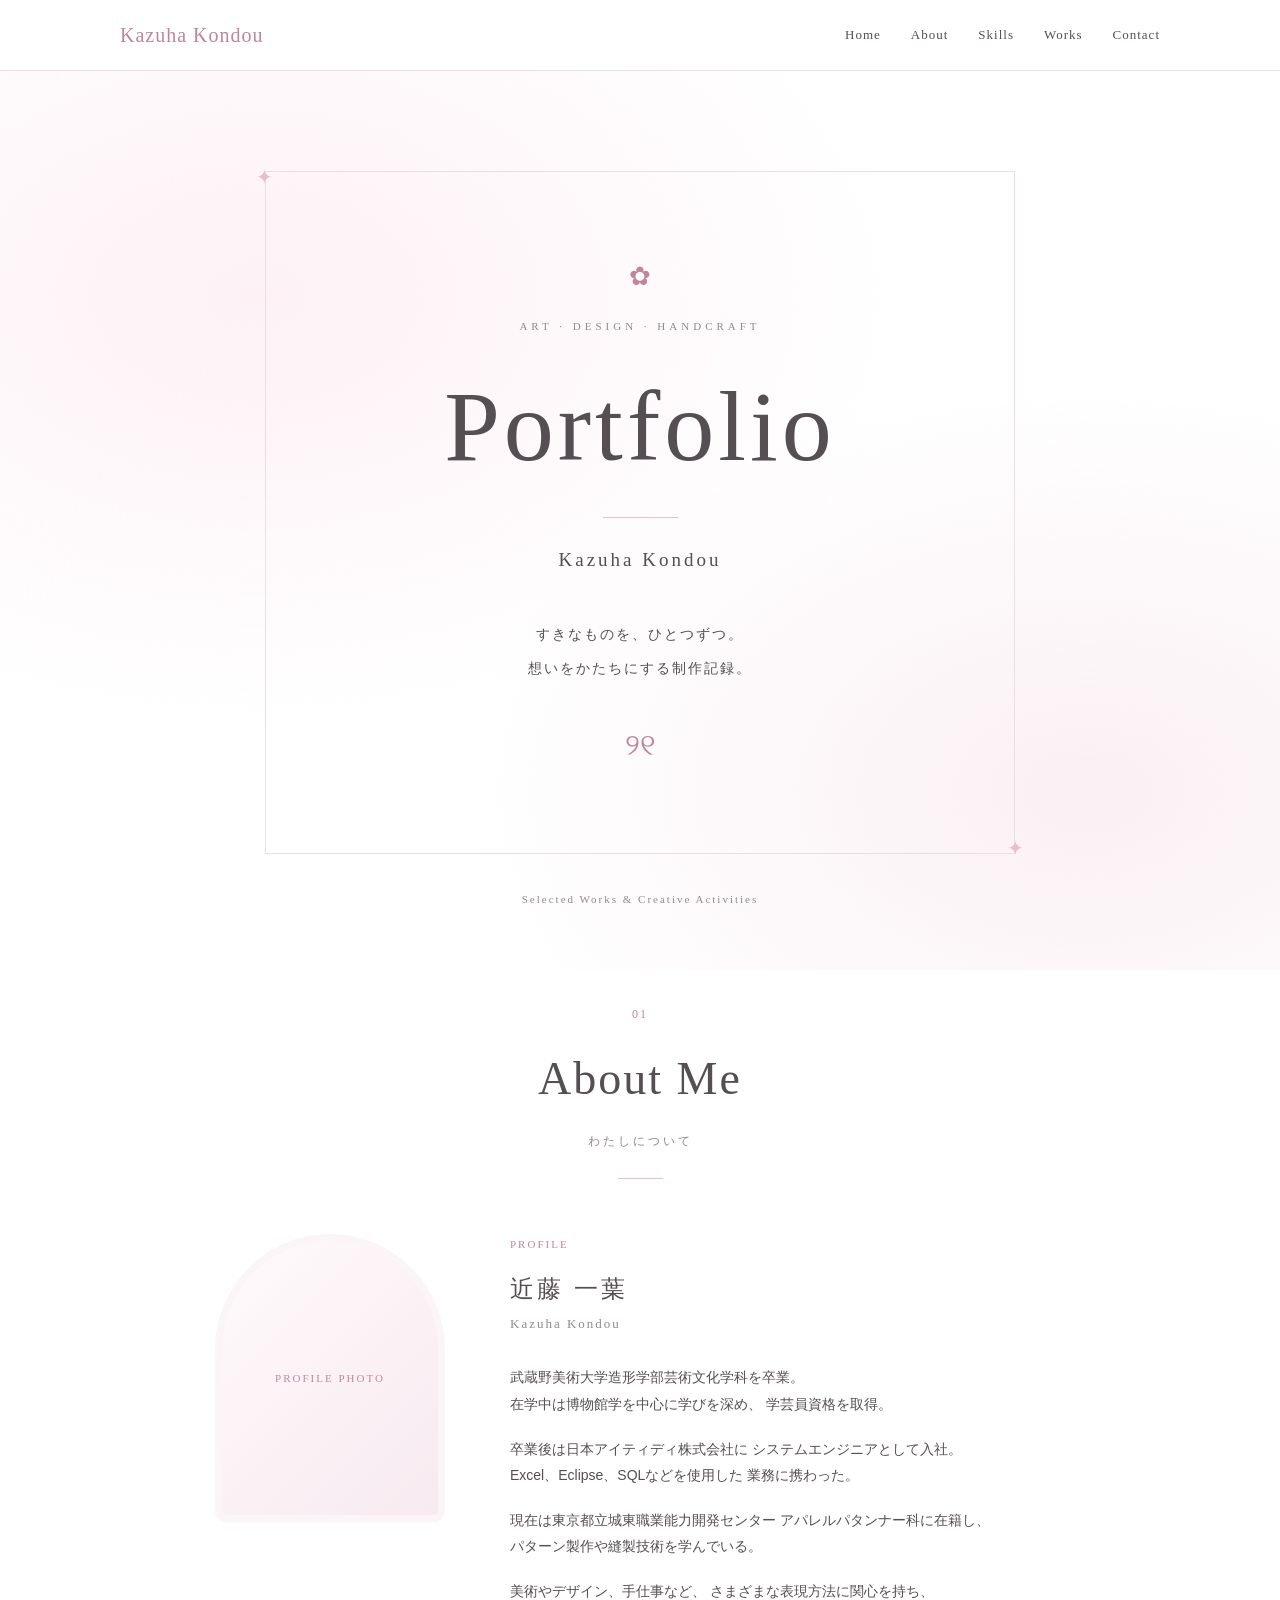
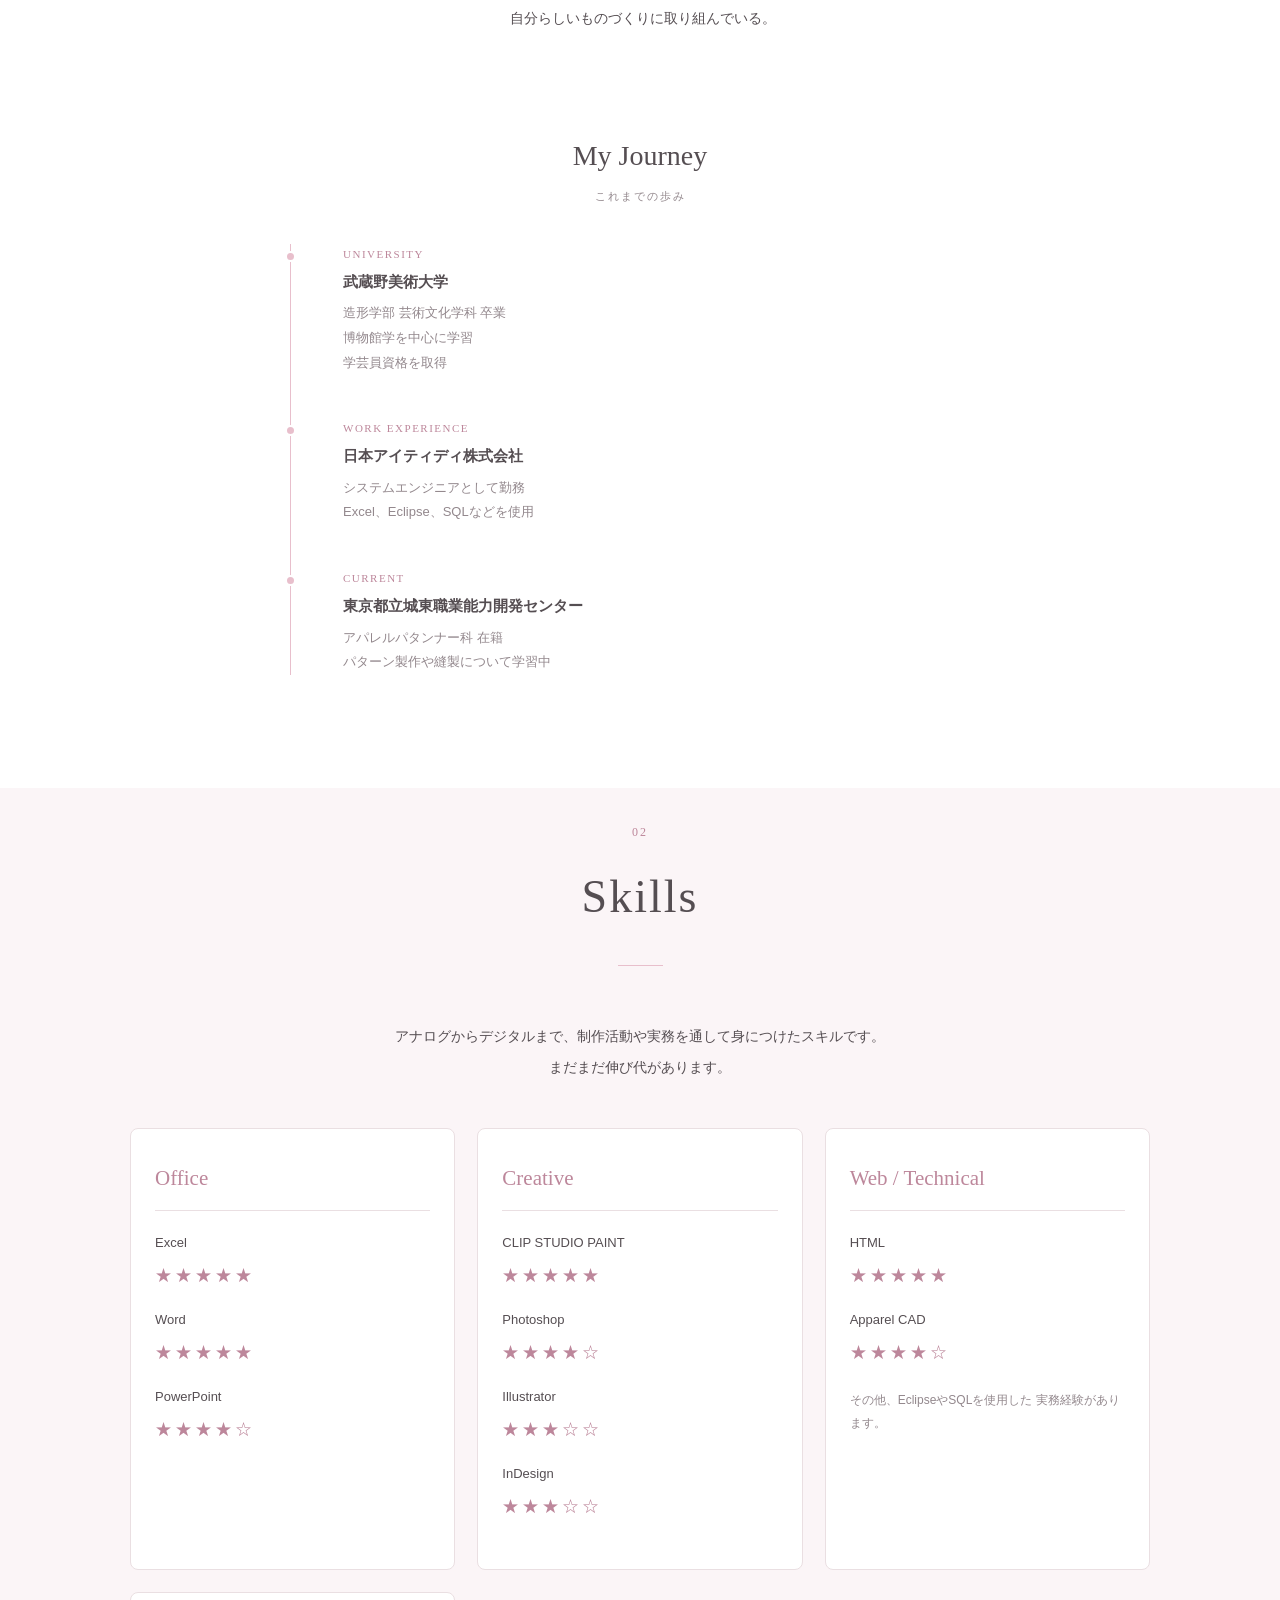
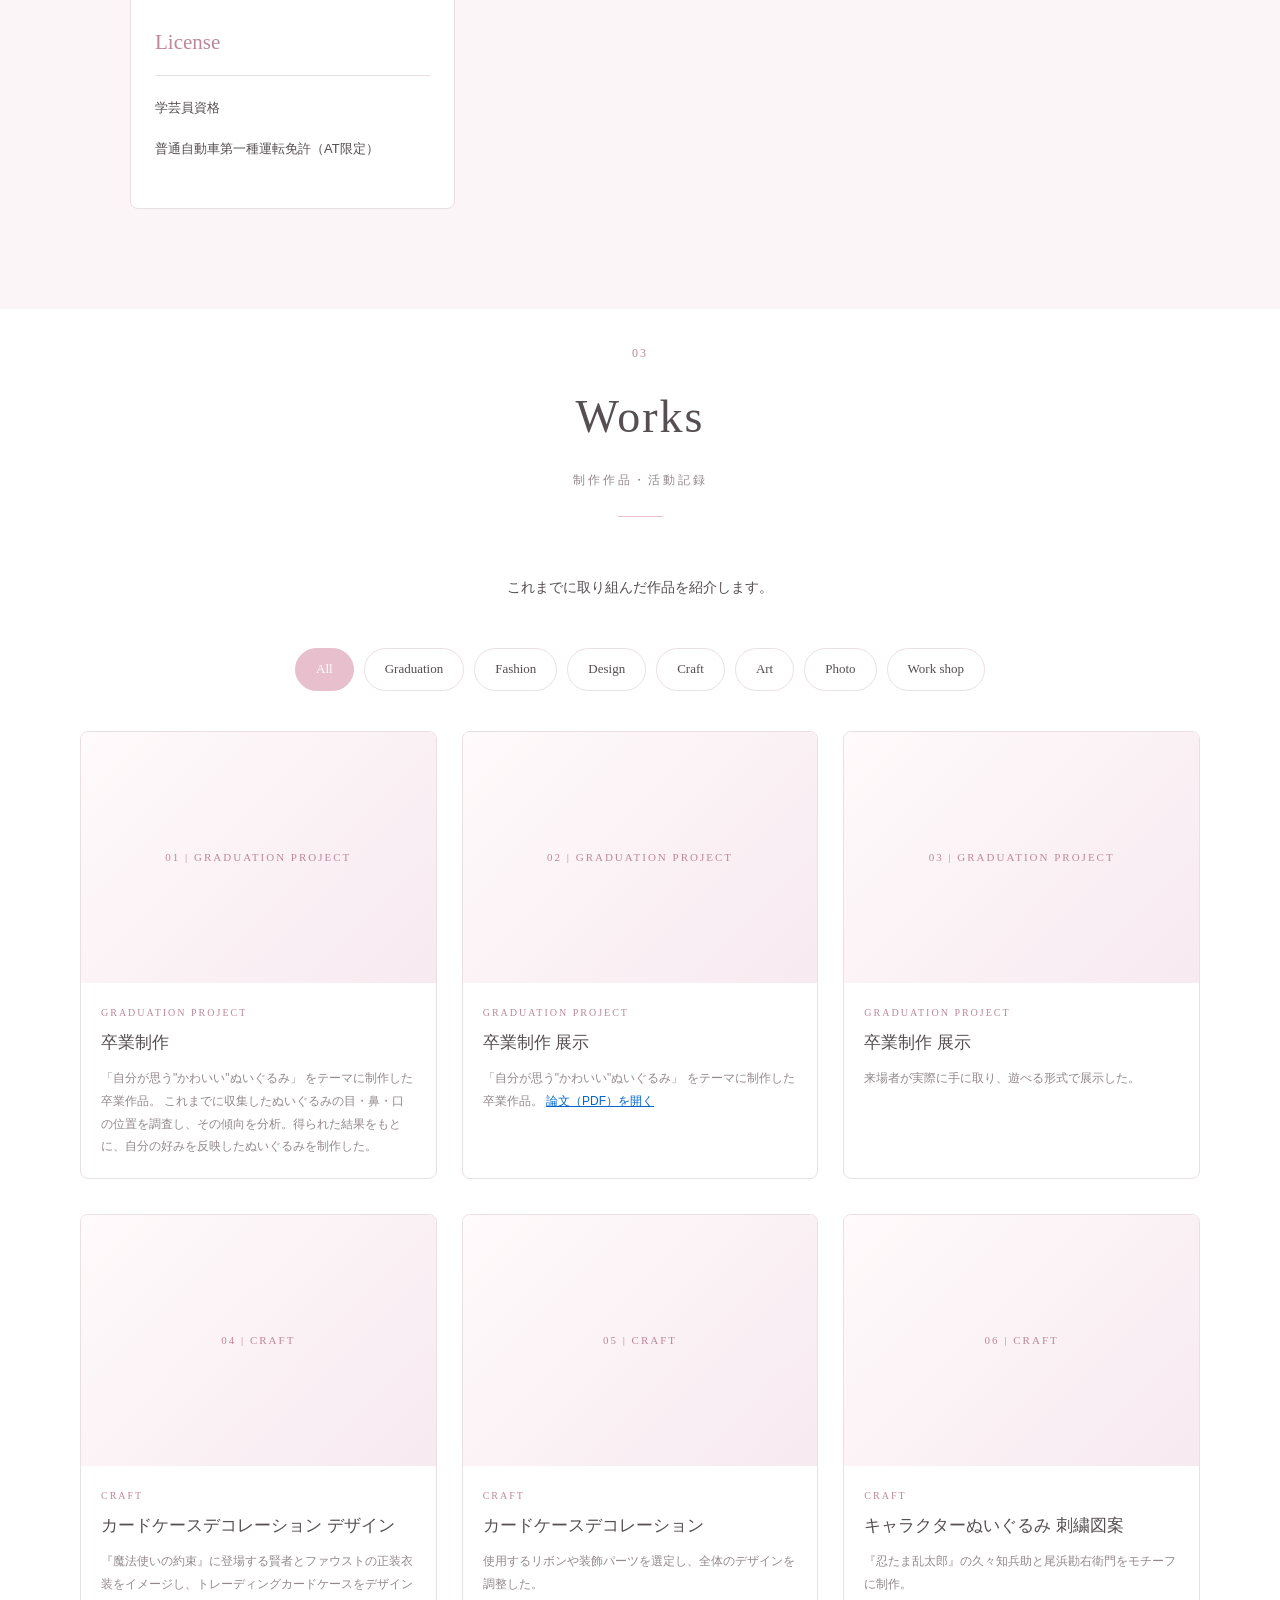
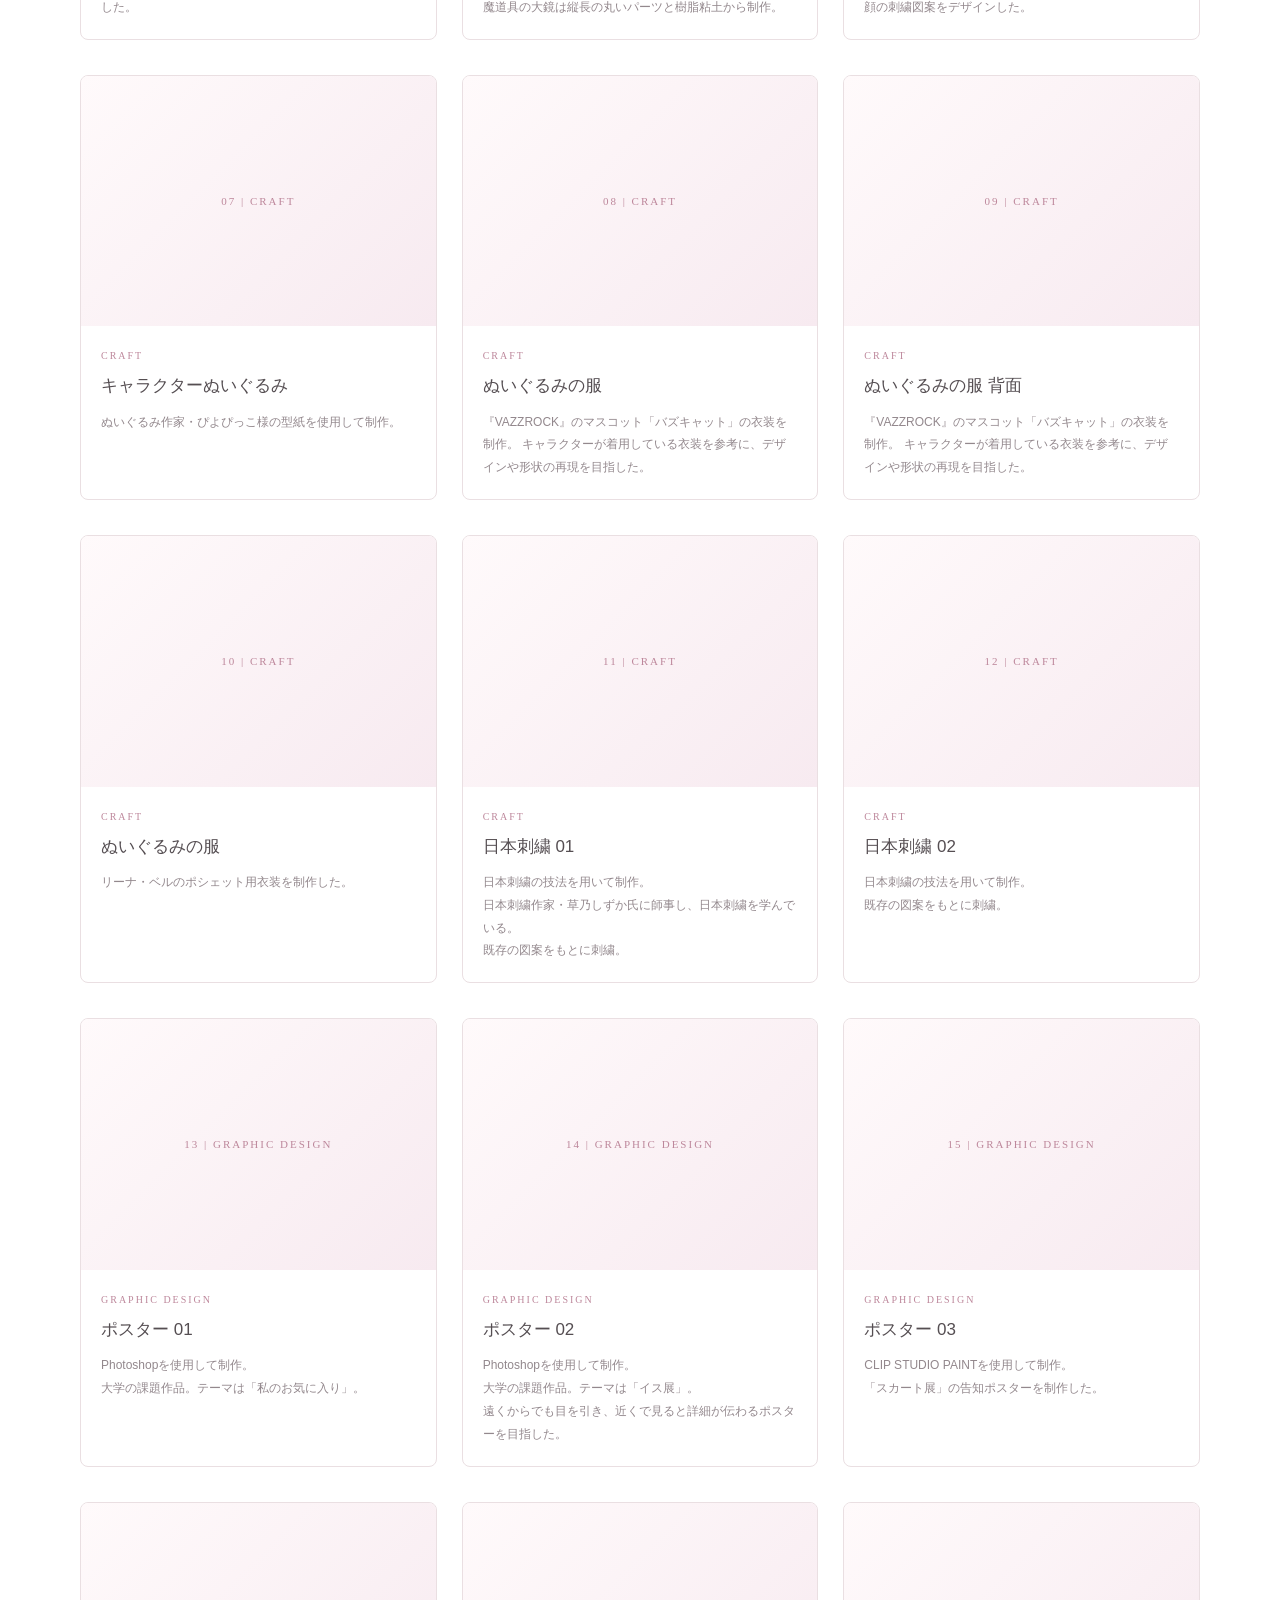
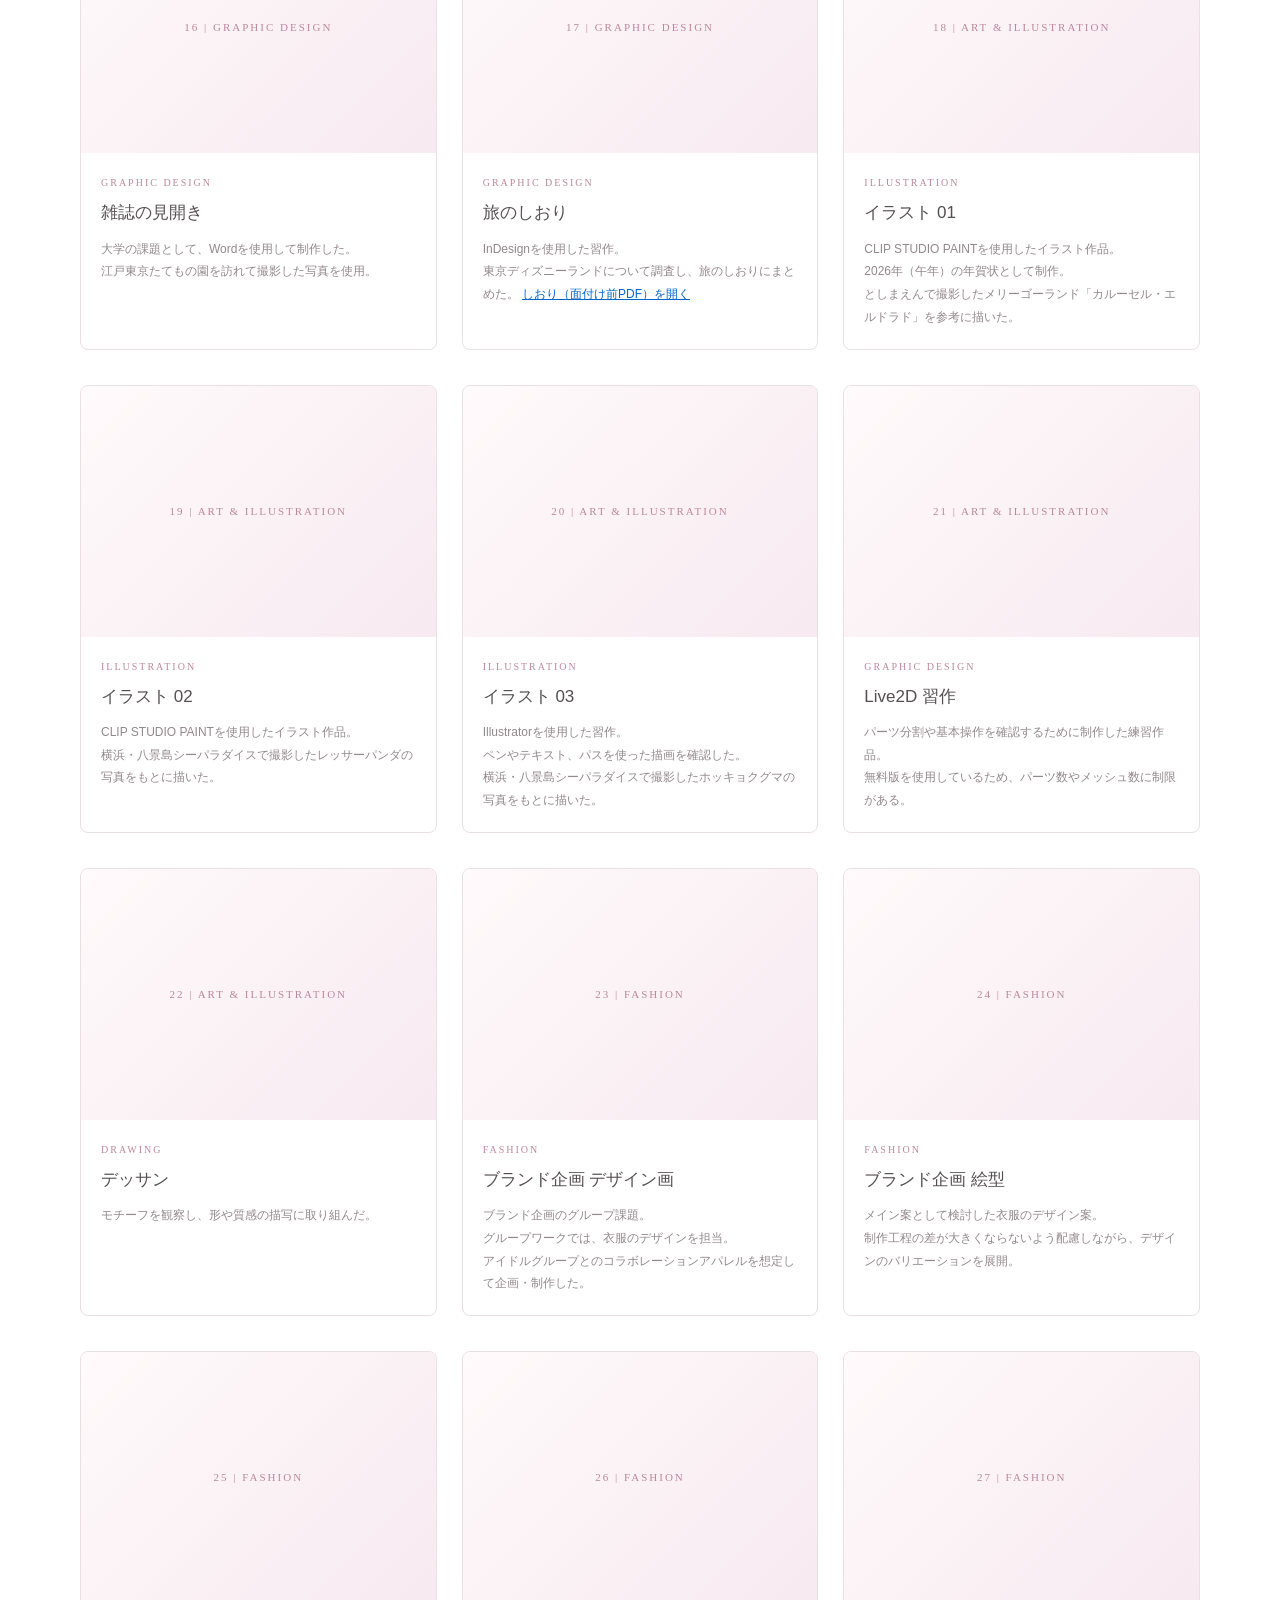
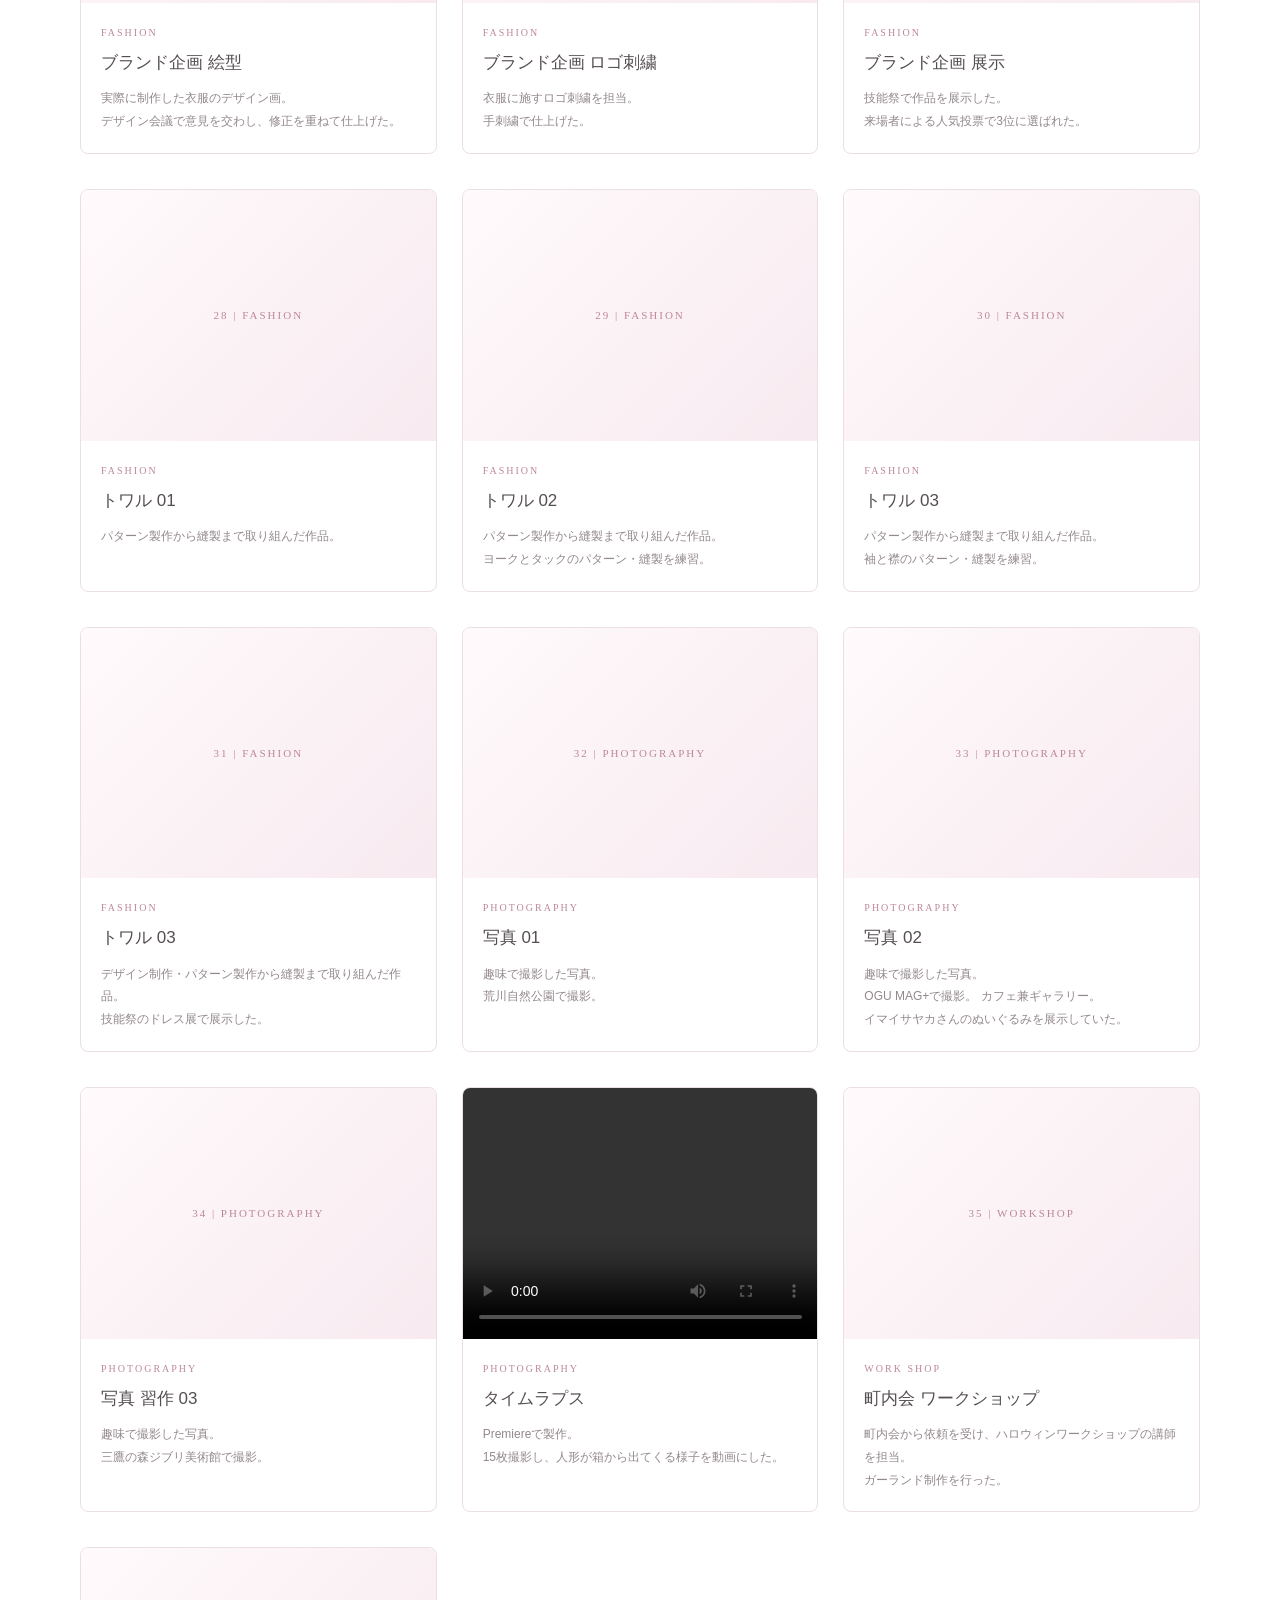
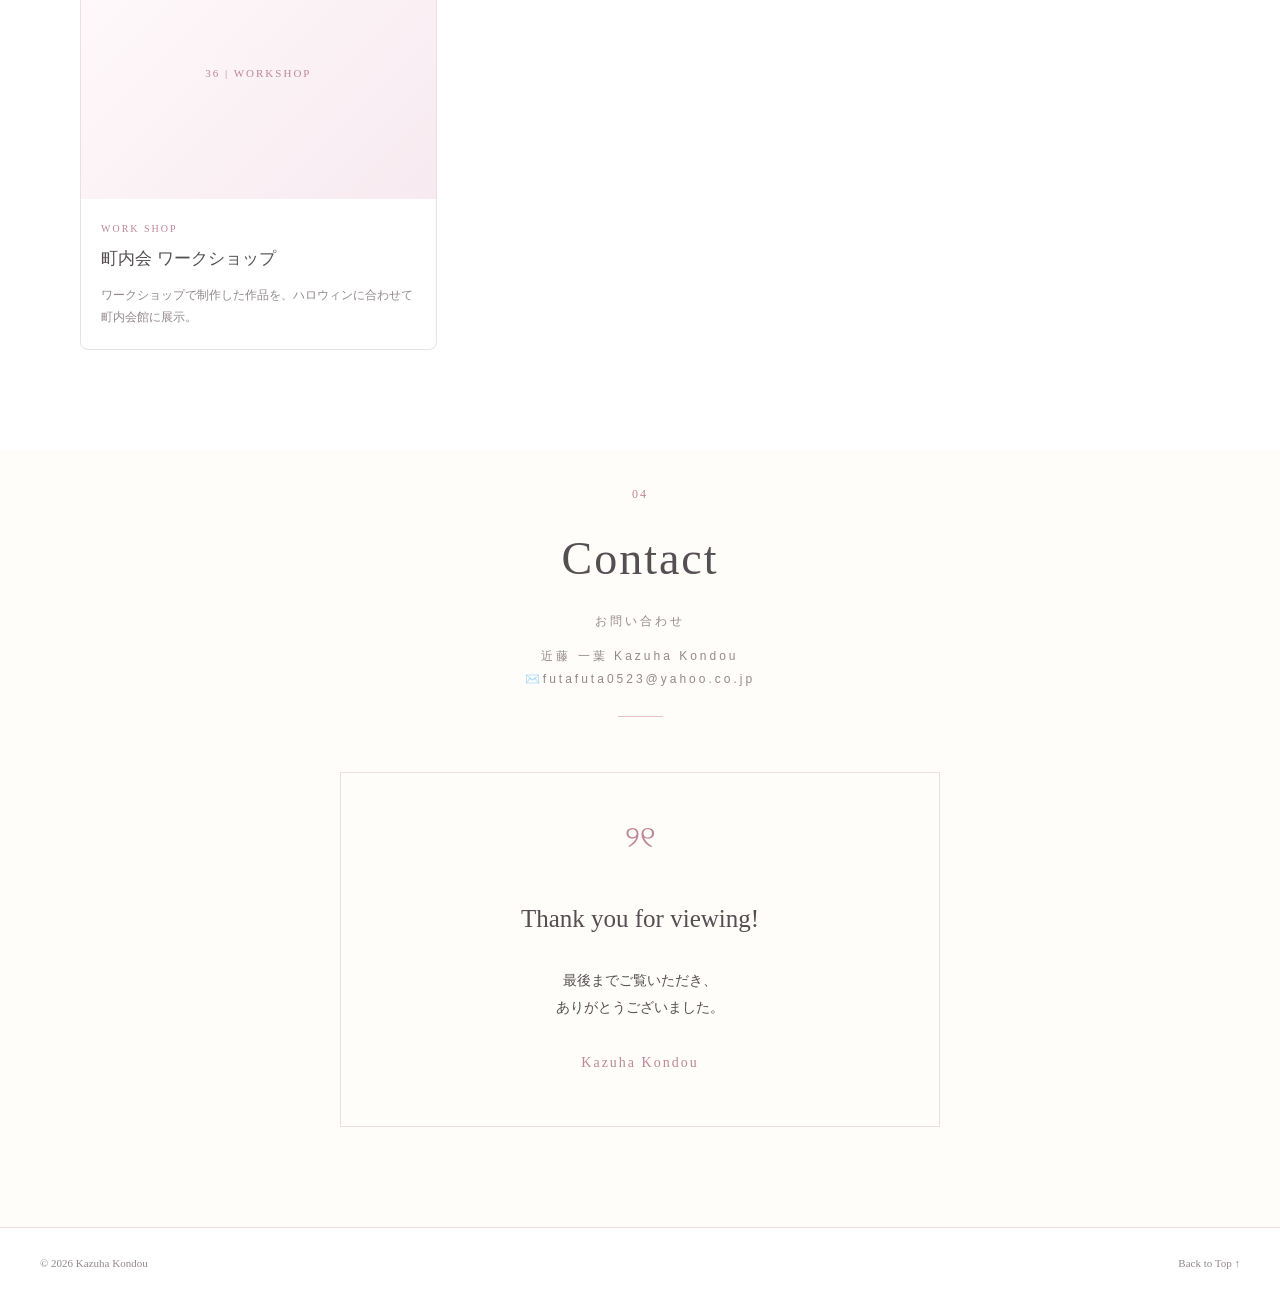
==== index.html @ a3560c6b "Rename portfolio.html to index.html" ====
<!DOCTYPE html>
<html lang="ja">
 <head>
  <meta charset="utf-8"/>
  <meta content="width=device-width, initial-scale=1.0" name="viewport"/>
  <meta content="美術・デザイン・工芸・ファッションなど、これまでの制作作品や活動を紹介しています。" name="description"/>
  <title>
   Kazuha Kondou | Portfolio
  </title>
  <link href="style_with_video.css" rel="stylesheet"/>
  <script defer="" src="script.js">
  </script>
 </head>
 <body>
  <!-- =================================
     HEADER
================================= -->
  <header class="site-header">
   <div class="header-inner">
    <a class="site-logo" href="#home">
     Kazuha Kondou
    </a>
    <button aria-expanded="false" aria-label="メニューを開く" class="menu-toggle" type="button">
     <span>
     </span>
     <span>
     </span>
     <span>
     </span>
    </button>
    <nav aria-label="メインメニュー" class="nav-links">
     <a href="#home">
      Home
     </a>
     <a href="#about">
      About
     </a>
     <a href="#skills">
      Skills
     </a>
     <a href="#works">
      Works
     </a>
     <a href="#contact">
      Contact
     </a>
    </nav>
   </div>
  </header>
  <main>
   <!-- =================================
     01. HOME
================================= -->
   <section class="hero print-page" id="home">
    <div class="hero-content">
     <div class="ornament">
      ✿
     </div>
     <p class="hero-label">
      ART &middot; DESIGN &middot; HANDCRAFT
     </p>
     <h1>
      Portfolio
     </h1>
     <div class="hero-line">
     </div>
     <p class="hero-name">
      Kazuha Kondou
     </p>
     <p class="hero-message">
      すきなものを、ひとつずつ。
      <br/>
      想いをかたちにする制作記録。
     </p>
     <div class="hero-ribbon">
      ୨୧
     </div>
    </div>
    <p class="hero-bottom">
     Selected Works &amp; Creative Activities
    </p>
   </section>
   <!-- =================================
     02. ABOUT ME
================================= -->
   <section class="section print-page" id="about">
    <div class="section-heading">
     <span class="section-number">
      01
     </span>
     <h2>
      About Me
     </h2>
     <p>
      わたしについて
     </p>
    </div>
    <div class="about-layout">
     <!-- プロフィール写真：29.jpg -->
     <div class="profile-photo image-placeholder">
      <img alt="プロフィール写真" loading="lazy" src="images/01.webp"/>
      <span>
       PROFILE PHOTO
      </span>
     </div>
     <div class="about-text">
      <p class="small-label">
       PROFILE
      </p>
      <h3>
       近藤 一葉
      </h3>
      <p class="english-name">
       Kazuha Kondou
      </p>
      <p>
       武蔵野美術大学造形学部芸術文化学科を卒業。
       <br>在学中は博物館学を中心に学びを深め、
        学芸員資格を取得。
      </p>
      <p>
       卒業後は日本アイティディ株式会社に
        システムエンジニアとして入社。
        <br>Excel、Eclipse、SQLなどを使用した
        業務に携わった。
      </p>
      <p>
       現在は東京都立城東職業能力開発センター
        アパレルパタンナー科に在籍し、
        <br>パターン製作や縫製技術を学んでいる。
      </p>
      <p>
       美術やデザイン、手仕事など、
       さまざまな表現方法に関心を持ち、<br>
        自分らしいものづくりに取り組んでいる。
      </p>
     </div>
    </div>
    <!-- 経歴 -->
    <div class="sub-heading">
     <h3>
      My Journey
     </h3>
     <span>
      これまでの歩み
     </span>
    </div>
    <div class="timeline">
     <div class="timeline-item">
      <div class="timeline-dot">
      </div>
      <div>
       <p class="timeline-label">
        UNIVERSITY
       </p>
       <h4>
        武蔵野美術大学
       </h4>
       <p>
        造形学部 芸術文化学科 卒業
        <br/>
        博物館学を中心に学習
        <br/>
        学芸員資格を取得
       </p>
      </div>
     </div>
     <div class="timeline-item">
      <div class="timeline-dot">
      </div>
      <div>
       <p class="timeline-label">
        WORK EXPERIENCE
       </p>
       <h4>
        日本アイティディ株式会社
       </h4>
       <p>
        システムエンジニアとして勤務
        <br/>
        Excel、Eclipse、SQLなどを使用
       </p>
      </div>
     </div>
     <div class="timeline-item">
      <div class="timeline-dot">
      </div>
      <div>
       <p class="timeline-label">
        CURRENT
       </p>
       <h4>
        東京都立城東職業能力開発センター
       </h4>
       <p>
        アパレルパタンナー科 在籍
        <br/>
        パターン製作や縫製について学習中
       </p>
      </div>
     </div>
    </div>
   </section>
   <!-- =================================
     03. SKILLS
================================= -->
   <section class="section section-pink print-page" id="skills">
    <div class="section-heading">
     <span class="section-number">
      02
     </span>
     <h2>
      Skills
     </h2>
    </div>
    <p class="section-intro">
     アナログからデジタルまで、制作活動や実務を通して身につけたスキルです。
     <br>まだまだ伸び代があります。
    </p>
    <div class="skills-grid">
     <!-- Office -->
     <div class="skill-card">
      <p class="skill-category">
       Office
      </p>
      <div class="skill-item">
       <span>
        Excel
       </span>
       <span class="stars">
        &starf;&starf;&starf;&starf;&starf;
       </span>
      </div>
      <div class="skill-item">
       <span>
        Word
       </span>
       <span class="stars">
        &starf;&starf;&starf;&starf;&starf;
       </span>
      </div>
      <div class="skill-item">
       <span>
        PowerPoint
       </span>
       <span class="stars">
        &starf;&starf;&starf;&starf;&star;
       </span>
      </div>
     </div>
     <!-- Creative -->
     <div class="skill-card">
      <p class="skill-category">
       Creative
      </p>
      <div class="skill-item">
       <span>
        CLIP STUDIO PAINT
       </span>
       <span class="stars">
        &starf;&starf;&starf;&starf;&starf;
       </span>
      </div>
      <div class="skill-item">
       <span>
        Photoshop
       </span>
       <span class="stars">
        &starf;&starf;&starf;&starf;&star;
       </span>
      </div>
      <div class="skill-item">
       <span>
        Illustrator
       </span>
       <span class="stars">
        &starf;&starf;&starf;&star;&star;
       </span>
      </div>
      <div class="skill-item">
       <span>
        InDesign
       </span>
       <span class="stars">
        &starf;&starf;&starf;&star;&star;
       </span>
      </div>
     </div>
     <!-- Web -->
     <div class="skill-card">
      <p class="skill-category">
       Web / Technical
      </p>
      <div class="skill-item">
       <span>
        HTML
       </span>
       <span class="stars">
        &starf;&starf;&starf;&starf;&starf;
       </span>
      </div>
      <div class="skill-item">
       <span>
        Apparel CAD
       </span>
       <span class="stars">
        &starf;&starf;&starf;&starf;&star;
       </span>
      </div>
      <p class="skill-note">
       その他、EclipseやSQLを使用した
        実務経験があります。
      </p>
     </div>
     <!-- Web -->
     <div class="skill-card">
      <p class="skill-category">
       License
      </p>
      <div class="skill-item">
       <span>
        学芸員資格
       </span>
      </div>
      <div class="skill-item">
       <span>
        普通自動車第一種運転免許（AT限定）
       </span>
      </div>
     </div>
    </div>
   </section>
   <!-- =================================
     04. WORKS
================================= -->
   <section class="section works-section" id="works">
    <div class="section-heading">
     <span class="section-number">
      03
     </span>
     <h2>
      Works
     </h2>
     <p>
      制作作品・活動記録
     </p>
    </div>
    <p class="section-intro">
     これまでに取り組んだ作品を紹介します。
    </p>
    <!-- ジャンル別フィルター -->
    <div class="work-filters">
     <button class="filter-btn active" data-filter="all">
      All
     </button>
     <button class="filter-btn" data-filter="graduation">
      Graduation
     </button>
     <button class="filter-btn" data-filter="fashion">
      Fashion
     </button>
     <button class="filter-btn" data-filter="design">
      Design
     </button>
     <button class="filter-btn" data-filter="craft">
      Craft
     </button>
     <button class="filter-btn" data-filter="art">
      Art
     </button>
     <button class="filter-btn" data-filter="photo">
      Photo
     </button>
     <button class="filter-btn" data-filter="work shop">
      Work shop
     </button>
    </div>
    <div class="works-grid">
     <!-- =================================
     01. GRADUATION PROJECT
     卒業制作
================================= -->
     <article class="work-card" data-category="graduation">
      <div class="work-image image-placeholder">
       <img alt="大学卒業制作" loading="lazy" src="images/02.webp"/>
       <span>
        01  |  GRADUATION PROJECT
       </span>
      </div>
      <div class="work-info">
       <p class="work-category">
        GRADUATION PROJECT
       </p>
       <h3>
        卒業制作
       </h3>
       <p>
        「自分が思う"かわいい"ぬいぐるみ」
          をテーマに制作した卒業作品。
          これまでに収集したぬいぐるみの目・鼻・口の位置を調査し、その傾向を分析。得られた結果をもとに、自分の好みを反映したぬいぐるみを制作した。
       </p>
      </div>
     </article>
     <article class="work-card" data-category="graduation">
      <div class="work-image image-placeholder">
       <img alt="大学卒業制作" loading="lazy" src="images/03.webp"/>
       <span>
        02  |  GRADUATION PROJECT
       </span>
      </div>
      <div class="work-info">
       <p class="work-category">
        GRADUATION PROJECT
       </p>
       <h3>
        卒業制作 展示
       </h3>
       <p>
        「自分が思う"かわいい"ぬいぐるみ」
          をテーマに制作した卒業作品。
        <a class="pdf-link" href="images/03.pdf" rel="noopener noreferrer" target="_blank">
         論文（PDF）を開く
        </a>
       </p>
      </div>
     </article>
     <article class="work-card" data-category="graduation">
      <div class="work-image image-placeholder">
       <img alt="大学卒業制作" loading="lazy" src="images/04.webp"/>
       <span>
        03  |  GRADUATION PROJECT
       </span>
      </div>
      <div class="work-info">
       <p class="work-category">
        GRADUATION PROJECT
       </p>
       <h3>
        卒業制作 展示
       </h3>
       <p>
        来場者が実際に手に取り、遊べる形式で展示した。
       </p>
      </div>
     </article>
     <!-- =================================
     22. CARD CASE DECORATION
     トレカケースデコ
================================= -->
     <article class="work-card" data-category="craft">
      <div class="work-image image-placeholder">
       <img alt="トレカケースデコ" loading="lazy" src="images/05.webp"/>
       <span>
        04  |  CRAFT
       </span>
      </div>
      <div class="work-info">
       <p class="work-category">
        CRAFT
       </p>
       <h3>
        カードケースデコレーション デザイン
       </h3>
       <p>
        『魔法使いの約束』に登場する賢者とファウストの正装衣装をイメージし、トレーディングカードケースをデザインした。
       </p>
      </div>
     </article>
     <article class="work-card" data-category="craft">
      <div class="work-image image-placeholder">
       <img alt="トレカケースデコ" loading="lazy" src="images/06.webp"/>
       <span>
        05  |  CRAFT
       </span>
      </div>
      <div class="work-info">
       <p class="work-category">
        CRAFT
       </p>
       <h3>
        カードケースデコレーション
       </h3>
       <p>
        使用するリボンや装飾パーツを選定し、全体のデザインを調整した。
        <br/>
        魔道具の大鏡は縦長の丸いパーツと樹脂粘土から制作。
       </p>
      </div>
     </article>
     <!-- =================================
     13. PLUSH TOYS
     ぬいぐるみ 2作品・写真1枚
================================= -->
     <article class="work-card" data-category="craft">
      <div class="work-image image-placeholder">
       <img alt="ぬいぐるみ2作品" loading="lazy" src="images/07.webp"/>
       <span>
        06  |  CRAFT
       </span>
      </div>
      <div class="work-info">
       <p class="work-category">
        CRAFT
       </p>
       <h3>
        キャラクターぬいぐるみ 刺繍図案
       </h3>
       <p>
        『忍たま乱太郎』の久々知兵助と尾浜勘右衛門をモチーフに制作。
        <br/>
        顔の刺繍図案をデザインした。
       </p>
      </div>
     </article>
     <article class="work-card" data-category="craft">
      <div class="work-image image-placeholder">
       <img alt="ぬいぐるみ2作品" loading="lazy" src="images/08.webp"/>
       <span>
        07  |  CRAFT
       </span>
      </div>
      <div class="work-info">
       <p class="work-category">
        CRAFT
       </p>
       <h3>
        キャラクターぬいぐるみ
       </h3>
       <p>
        ぬいぐるみ作家・ぴよぴっこ様の型紙を使用して制作。
       </p>
      </div>
     </article>
     <!-- =================================
     14. PLUSH COSTUME
     ぬいぐるみの服
================================= -->
     <article class="work-card" data-category="craft">
      <div class="work-image image-placeholder">
       <img alt="ぬいぐるみの服" loading="lazy" src="images/09.webp"/>
       <span>
        08  |  CRAFT
       </span>
      </div>
      <div class="work-info">
       <p class="work-category">
        CRAFT
       </p>
       <h3>
        ぬいぐるみの服
       </h3>
       <p>
        『VAZZROCK』のマスコット「バズキャット」の衣装を制作。
          キャラクターが着用している衣装を参考に、デザインや形状の再現を目指した。
       </p>
      </div>
     </article>
     <article class="work-card" data-category="craft">
      <div class="work-image image-placeholder">
       <img alt="ぬいぐるみの服" loading="lazy" src="images/10.webp"/>
       <span>
        09  |  CRAFT
       </span>
      </div>
      <div class="work-info">
       <p class="work-category">
        CRAFT
       </p>
       <h3>
        ぬいぐるみの服 背面
       </h3>
       <p>
        『VAZZROCK』のマスコット「バズキャット」の衣装を制作。
          キャラクターが着用している衣装を参考に、デザインや形状の再現を目指した。
       </p>
      </div>
     </article>
     <article class="work-card" data-category="craft">
      <div class="work-image image-placeholder">
       <img alt="ぬいぐるみの服" loading="lazy" src="images/11.webp"/>
       <span>
        10  |  CRAFT
       </span>
      </div>
      <div class="work-info">
       <p class="work-category">
        CRAFT
       </p>
       <h3>
        ぬいぐるみの服
       </h3>
       <p>
        リーナ・ベルのポシェット用衣装を制作した。
       </p>
      </div>
     </article>
     <!-- =================================
     15-16. JAPANESE EMBROIDERY
     日本刺繍 2作品
================================= -->
     <article class="work-card" data-category="craft">
      <div class="work-image image-placeholder">
       <img alt="日本刺繍作品1" loading="lazy" src="images/12.webp"/>
       <span>
        11  |  CRAFT
       </span>
      </div>
      <div class="work-info">
       <p class="work-category">
        CRAFT
       </p>
       <h3>
        日本刺繍 01
       </h3>
       <p>
        日本刺繍の技法を用いて制作。
        <br/>
        日本刺繍作家・草乃しずか氏に師事し、日本刺繍を学んでいる。
        <br/>
        既存の図案をもとに刺繍。
       </p>
      </div>
     </article>
     <article class="work-card" data-category="craft">
      <div class="work-image image-placeholder">
       <img alt="日本刺繍作品2" loading="lazy" src="images/13.webp"/>
       <span>
        12  |  CRAFT
       </span>
      </div>
      <div class="work-info">
       <p class="work-category">
        CRAFT
       </p>
       <h3>
        日本刺繍 02
       </h3>
       <p>
        日本刺繍の技法を用いて制作。
        <br/>
        既存の図案をもとに刺繍。
       </p>
      </div>
     </article>
     <!-- =================================
     09-11. POSTER DESIGN
     ポスター 3作品
================================= -->
     <article class="work-card" data-category="design">
      <div class="work-image image-placeholder">
       <img alt="ポスター作品1" loading="lazy" src="images/14.webp"/>
       <span>
        13  |  GRAPHIC DESIGN
       </span>
      </div>
      <div class="work-info">
       <p class="work-category">
        GRAPHIC DESIGN
       </p>
       <h3>
        ポスター 01
       </h3>
       <p>
        Photoshopを使用して制作。
        <br/>
        大学の課題作品。テーマは「私のお気に入り」。
       </p>
      </div>
     </article>
     <article class="work-card" data-category="design">
      <div class="work-image image-placeholder">
       <img alt="ポスター作品2" loading="lazy" src="images/15.webp"/>
       <span>
        14  |  GRAPHIC DESIGN
       </span>
      </div>
      <div class="work-info">
       <p class="work-category">
        GRAPHIC DESIGN
       </p>
       <h3>
        ポスター 02
       </h3>
       <p>
        Photoshopを使用して制作。
        <br/>
        大学の課題作品。テーマは「イス展」。
        <br/>
        遠くからでも目を引き、近くで見ると詳細が伝わるポスターを目指した。
       </p>
      </div>
     </article>
     <article class="work-card" data-category="design">
      <div class="work-image image-placeholder">
       <img alt="ポスター作品3" loading="lazy" src="images/16.webp"/>
       <span>
        15  |  GRAPHIC DESIGN
       </span>
      </div>
      <div class="work-info">
       <p class="work-category">
        GRAPHIC DESIGN
       </p>
       <h3>
        ポスター 03
       </h3>
       <p>
        CLIP STUDIO PAINTを使用して制作。
        <br/>
        「スカート展」の告知ポスターを制作した。
       </p>
      </div>
     </article>
     <!-- =================================
     12. EDITORIAL DESIGN
     雑誌の見開き
================================= -->
     <article class="work-card" data-category="design">
      <div class="work-image image-placeholder">
       <img alt="雑誌の見開きデザイン" loading="lazy" src="images/17.webp"/>
       <span>
        16  |  GRAPHIC DESIGN
       </span>
      </div>
      <div class="work-info">
       <p class="work-category">
        GRAPHIC DESIGN
       </p>
       <h3>
        雑誌の見開き
       </h3>
       <p>
        大学の課題として、Wordを使用して制作した。
        <br/>
        江戸東京たてもの園を訪れて撮影した写真を使用。
       </p>
      </div>
     </article>
     <article class="work-card" data-category="design">
      <div class="work-image image-placeholder">
       <img alt="旅のしおり" loading="lazy" src="images/18.webp"/>
       <span>
        17  |  GRAPHIC DESIGN
       </span>
      </div>
      <div class="work-info">
       <p class="work-category">
        GRAPHIC DESIGN
       </p>
       <h3>
        旅のしおり
       </h3>
       <p>
        InDesignを使用した習作。
        <br/>
        東京ディズニーランドについて調査し、旅のしおりにまとめた。
        <a class="pdf-link" href="images/18.pdf" rel="noopener noreferrer" target="_blank">
         しおり（面付け前PDF）を開く
        </a>
       </p>
      </div>
     </article>
     <!-- =================================
     17-18. ILLUSTRATION
     個人制作 2作品
================================= -->
     <article class="work-card" data-category="art">
      <div class="work-image image-placeholder">
       <img alt="個人制作イラスト1" loading="lazy" src="images/19.webp"/>
       <span>
        18  |  ART &amp; ILLUSTRATION
       </span>
      </div>
      <div class="work-info">
       <p class="work-category">
        ILLUSTRATION
       </p>
       <h3>
        イラスト 01
       </h3>
       <p>
        CLIP STUDIO PAINTを使用したイラスト作品。
        <br/>
        2026年（午年）の年賀状として制作。
        <br/>
        としまえんで撮影したメリーゴーランド「カルーセル・エルドラド」を参考に描いた。
       </p>
      </div>
     </article>
     <article class="work-card" data-category="art">
      <div class="work-image image-placeholder">
       <img alt="個人制作イラスト2" loading="lazy" src="images/20.webp"/>
       <span>
        19  |  ART &amp; ILLUSTRATION
       </span>
      </div>
      <div class="work-info">
       <p class="work-category">
        ILLUSTRATION
       </p>
       <h3>
        イラスト 02
       </h3>
       <p>
        CLIP STUDIO PAINTを使用したイラスト作品。
        <br/>
        横浜・八景島シーパラダイスで撮影したレッサーパンダの写真をもとに描いた。
       </p>
      </div>
     </article>
     <article class="work-card" data-category="art">
      <div class="work-image image-placeholder">
       <img alt="個人制作イラスト2" loading="lazy" src="images/21.webp"/>
       <span>
        20  |  ART &amp; ILLUSTRATION
       </span>
      </div>
      <div class="work-info">
       <p class="work-category">
        ILLUSTRATION
       </p>
       <h3>
        イラスト 03
       </h3>
       <p>
        Illustratorを使用した習作。
        <br/>
        ペンやテキスト、パスを使った描画を確認した。
        <br/>
        横浜・八景島シーパラダイスで撮影したホッキョクグマの写真をもとに描いた。
       </p>
      </div>
     </article>
     <!-- =================================
     12. EDITORIAL DESIGN
     Live2D
================================= -->
     <article class="work-card" data-category="art">
      <div class="work-image image-placeholder">
       <img alt="Live2D" loading="lazy" src="images/22.gif"/>
       <span>
        21  |  ART &amp; ILLUSTRATION
       </span>
      </div>
      <div class="work-info">
       <p class="work-category">
        GRAPHIC DESIGN
       </p>
       <h3>
        Live2D 習作
       </h3>
       <p>
        パーツ分割や基本操作を確認するために制作した練習作品。
        <br/>
        無料版を使用しているため、パーツ数やメッシュ数に制限がある。
       </p>
      </div>
     </article>
     <!-- =================================
     19-21. DRAWING
     デッサン 3作品
================================= -->
     <article class="work-card" data-category="art">
      <div class="work-image image-placeholder">
       <img alt="デッサン作品1" loading="lazy" src="images/23.webp"/>
       <span>
        22  |  ART &amp; ILLUSTRATION
       </span>
      </div>
      <div class="work-info">
       <p class="work-category">
        DRAWING
       </p>
       <h3>
        デッサン
       </h3>
       <p>
        モチーフを観察し、形や質感の描写に取り組んだ。
       </p>
      </div>
     </article>
     <!-- =================================
     02. FASHION DESIGN
     服のデザイン画
================================= -->
     <article class="work-card" data-category="fashion">
      <div class="work-image image-placeholder">
       <img alt="ブランド企画 デザイン画" loading="lazy" src="images/24.webp"/>
       <span>
        23  |  FASHION
       </span>
      </div>
      <div class="work-info">
       <p class="work-category">
        FASHION
       </p>
       <h3>
        ブランド企画 デザイン画
       </h3>
       <p>
        ブランド企画のグループ課題。
        <br/>
        グループワークでは、衣服のデザインを担当。
        <br/>
        アイドルグループとのコラボレーションアパレルを想定して企画・制作した。
       </p>
      </div>
     </article>
     <article class="work-card" data-category="fashion">
      <div class="work-image image-placeholder">
       <img alt="ブランド企画 絵型" loading="lazy" src="images/25.webp"/>
       <span>
        24  |  FASHION
       </span>
      </div>
      <div class="work-info">
       <p class="work-category">
        FASHION
       </p>
       <h3>
        ブランド企画 絵型
       </h3>
       <p>
        メイン案として検討した衣服のデザイン案。
        <br/>
        制作工程の差が大きくならないよう配慮しながら、デザインのバリエーションを展開。
       </p>
      </div>
     </article>
     <article class="work-card" data-category="fashion">
      <div class="work-image image-placeholder">
       <img alt="ブランド企画 絵型" loading="lazy" src="images/26.webp"/>
       <span>
        25  |  FASHION
       </span>
      </div>
      <div class="work-info">
       <p class="work-category">
        FASHION
       </p>
       <h3>
        ブランド企画 絵型
       </h3>
       <p>
        実際に制作した衣服のデザイン画。
        <br/>
        デザイン会議で意見を交わし、修正を重ねて仕上げた。
       </p>
      </div>
     </article>
     <article class="work-card" data-category="fashion">
      <div class="work-image image-placeholder">
       <img alt="ブランド企画 ロゴ刺繍" loading="lazy" src="images/27.webp"/>
       <span>
        26  |  FASHION
       </span>
      </div>
      <div class="work-info">
       <p class="work-category">
        FASHION
       </p>
       <h3>
        ブランド企画 ロゴ刺繍
       </h3>
       <p>
        衣服に施すロゴ刺繍を担当。
        <br/>
        手刺繍で仕上げた。
       </p>
      </div>
     </article>
     <article class="work-card" data-category="fashion">
      <div class="work-image image-placeholder">
       <img alt="ブランド企画 展示" loading="lazy" src="images/28.webp"/>
       <span>
        27  |  FASHION
       </span>
      </div>
      <div class="work-info">
       <p class="work-category">
        FASHION
       </p>
       <h3>
        ブランド企画 展示
       </h3>
       <p>
        技能祭で作品を展示した。
        <br/>
        来場者による人気投票で3位に選ばれた。
       </p>
      </div>
     </article>
     <!-- =================================
     03-08. TOILE
     トワル 6作品
================================= -->
     <article class="work-card" data-category="fashion">
      <div class="work-image image-placeholder">
       <img alt="トワル作品1" loading="lazy" src="images/29.webp"/>
       <span>
        28  |  FASHION
       </span>
      </div>
      <div class="work-info">
       <p class="work-category">
        FASHION
       </p>
       <h3>
        トワル 01
       </h3>
       <p>
        パターン製作から縫製まで取り組んだ作品。
       </p>
      </div>
     </article>
     <article class="work-card" data-category="fashion">
      <div class="work-image image-placeholder">
       <img alt="トワル作品2" loading="lazy" src="images/30.webp"/>
       <span>
        29  |  FASHION
       </span>
      </div>
      <div class="work-info">
       <p class="work-category">
        FASHION
       </p>
       <h3>
        トワル 02
       </h3>
       <p>
        パターン製作から縫製まで取り組んだ作品。
        <br/>
        ヨークとタックのパターン・縫製を練習。
       </p>
      </div>
     </article>
     <article class="work-card" data-category="fashion">
      <div class="work-image image-placeholder">
       <img alt="トワル作品3" loading="lazy" src="images/31.webp"/>
       <span>
        30  |  FASHION
       </span>
      </div>
      <div class="work-info">
       <p class="work-category">
        FASHION
       </p>
       <h3>
        トワル 03
       </h3>
       <p>
        パターン製作から縫製まで取り組んだ作品。
        <br/>
        袖と襟のパターン・縫製を練習。
       </p>
      </div>
     </article>
     <article class="work-card" data-category="fashion">
      <div class="work-image image-placeholder">
       <img alt="トワル作品3" loading="lazy" src="images/32.webp"/>
       <span>
        31  |  FASHION
       </span>
      </div>
      <div class="work-info">
       <p class="work-category">
        FASHION
       </p>
       <h3>
        トワル 03
       </h3>
       <p>
        デザイン制作・パターン製作から縫製まで取り組んだ作品。
        <br/>
        技能祭のドレス展で展示した。
       </p>
      </div>
     </article>
     <!-- =================================
     32-34. PHOTOGRAPHY
     写真 6作品
================================= -->
     <article class="work-card" data-category="photo">
      <div class="work-image image-placeholder">
       <img alt="写真作品1" loading="lazy" src="images/33.webp"/>
       <span>
        32  |  PHOTOGRAPHY
       </span>
      </div>
      <div class="work-info">
       <p class="work-category">
        PHOTOGRAPHY
       </p>
       <h3>
        写真 01
       </h3>
       <p>
        趣味で撮影した写真。
        <br/>
        荒川自然公園で撮影。
       </p>
      </div>
     </article>
     <article class="work-card" data-category="photo">
      <div class="work-image image-placeholder">
       <img alt="写真作品1" loading="lazy" src="images/34.webp"/>
       <span>
        33  |  PHOTOGRAPHY
       </span>
      </div>
      <div class="work-info">
       <p class="work-category">
        PHOTOGRAPHY
       </p>
       <h3>
        写真 02
       </h3>
       <p>
        趣味で撮影した写真。
        <br/>
        OGU MAG+で撮影。
        カフェ兼ギャラリー。<br>イマイサヤカさんのぬいぐるみを展示していた。
       </p>
      </div>
     </article>
     <article class="work-card" data-category="photo">
      <div class="work-image image-placeholder">
       <img alt="写真作品2" loading="lazy" src="images/35.webp"/>
       <span>
        34  |  PHOTOGRAPHY
       </span>
      </div>
      <div class="work-info">
       <p class="work-category">
        PHOTOGRAPHY
       </p>
       <h3>
        写真 習作 03
       </h3>
       <p>
        趣味で撮影した写真。
        <br/>
        三鷹の森ジブリ美術館で撮影。
       </p>
      </div>
     </article>
     <!-- =================================
     32-34. PHOTOGRAPHY
     タイムラプス
================================= -->
     <article class="work-card" data-category="photo">
      <div class="work-image image-placeholder">
       <video aria-label="タイムラプス作品" class="work-video" controls="" playsinline="" preload="metadata">
        <source src="images/mov_web.mp4" type="video/mp4"/>
        お使いのブラウザは動画の再生に対応していません。
       </video>
       <span>
       </span>
      </div>
      <div class="work-info">
       <p class="work-category">
        PHOTOGRAPHY
       </p>
       <h3>
        タイムラプス
       </h3>
       <p>
         Premiereで製作。
         <br>15枚撮影し、人形が箱から出てくる様子を動画にした。
       </p>
      </div>
     </article>
     <!-- =================================
     32-34. PHOTOGRAPHY
     workshop
================================= -->
     <article class="work-card" data-category="work shop">
      <div class="work-image image-placeholder">
       <img alt="ワークショップ" loading="lazy" src="images/36.webp"/>
       <span>
        35  |  WORKSHOP
       </span>
      </div>
      <div class="work-info">
       <p class="work-category">
        WORK SHOP
       </p>
       <h3>
        町内会 ワークショップ
       </h3>
       <p>
        町内会から依頼を受け、ハロウィンワークショップの講師を担当。
        <br>ガーランド制作を行った。
       </p>
      </div>
     </article>
     <article class="work-card" data-category="work shop">
      <div class="work-image image-placeholder">
       <img alt="ワークショップ" loading="lazy" src="images/37.webp"/>
       <span>
        36  |  WORKSHOP
       </span>
      </div>
      <div class="work-info">
       <p class="work-category">
        WORK SHOP
       </p>
       <h3>
        町内会 ワークショップ
       </h3>
       <p>
        ワークショップで制作した作品を、ハロウィンに合わせて町内会館に展示。
       </p>
      </div>
     </article>
    </div>
    <!-- WORKS GRID END -->
   </section>
   <!-- =================================
     05. CONTACT
================================= -->
   <section class="section contact-section print-page" id="contact">
    <div class="section-heading">
     <span class="section-number">
      04
     </span>
     <h2>
      Contact
     </h2>
     <p>
      お問い合わせ
     </p>
     <p>
      近藤 一葉 Kazuha Kondou
      <br/>
      ✉️futafuta0523@yahoo.co.jp
     </p>
    </div>
    <div class="contact-content">
     <p class="contact-decoration">
      ୨୧
     </p>
     <h3>
      Thank you for viewing!
     </h3>
     <p>
      最後までご覧いただき、
      <br/>
      ありがとうございました。
     </p>
     <p class="contact-name">
      Kazuha Kondou
     </p>
     <!--
      必要に応じて連絡先を追加できます。
      公開時は個人情報に注意してください。
    -->
    </div>
   </section>
  </main>
  <!-- =================================
     FOOTER
================================= -->
  <footer class="site-footer">
   <p>
    &copy;
    <span id="year">
    </span>
    Kazuha Kondou
   </p>
   <a href="#home">
    Back to Top &uarr;
   </a>
  </footer>
 </body>
</html>
---- style_with_video.css ----
@charset "UTF-8";

/* =================================
   01. COLOR & BASIC SETTINGS
================================= */

:root {
  --white: #ffffff;
  --pink: #e8bfcc;
  --pink-light: #fbf5f7;
  --pink-dark: #bd879b;
  --cream: #fffdf9;
  --text: #554e52;
  --muted: #93888d;
  --line: #eadfe2;

  /* ナビゲーションの高さに合わせた余白 */
  --header-height: 65px;
  --jump-gap: 8px;
}

* {
  box-sizing: border-box;
}

html {
  scroll-behavior: smooth;
  scroll-padding-top: 0;
}

body {
  margin: 0;
  background: var(--white);
  color: var(--text);
  font-family:
    "Hiragino Kaku Gothic ProN",
    "Yu Gothic",
    "Meiryo",
    sans-serif;
  font-size: 14px;
  line-height: 1.9;
}

h1, h2, h3, h4, p {
  margin-top: 0;
}

a {
  color: inherit;
  text-decoration: none;
}

img {
  display: block;
  max-width: 100%;
}

button {
  font: inherit;
}

/* HOMEのみ一番上まで戻る */
#home {
  scroll-margin-top: 0;
}

/* その他は見出しがメニュー直下に来る位置へ */
#about,
#skills,
#works,
#contact {
  scroll-margin-top:
    calc(var(--header-height) + var(--jump-gap) - 30px);
}


/* =================================
   02. HEADER
================================= */

.site-header {
  position: sticky;
  top: 0;
  z-index: 100;
  background: rgba(255,255,255,0.96);
  border-bottom: 1px solid var(--line);
}

.header-inner {
  max-width: 1100px;
  margin: auto;
  padding: 16px 30px;
  display: flex;
  justify-content: space-between;
  align-items: center;
}

.site-logo {
  font-family: Georgia, serif;
  font-size: 20px;
  letter-spacing: 1px;
  color: var(--pink-dark);
}

.nav-links {
  display: flex;
  gap: 30px;
}

.nav-links a {
  font-family: Georgia, serif;
  font-size: 13px;
  letter-spacing: 1px;
  transition: color 0.3s;
}

.nav-links a:hover {
  color: var(--pink-dark);
}

.menu-toggle {
  display: none;
}


/* =================================
   03. HOME
================================= */

.hero {
  min-height: 90vh;
  padding: 100px 24px 50px;
  display: flex;
  flex-direction: column;
  justify-content: center;
  align-items: center;
  text-align: center;
  position: relative;
  background:
    radial-gradient(
      ellipse at 20% 25%,
      #fdf1f5 0%,
      transparent 45%
    ),
    radial-gradient(
      ellipse at 85% 80%,
      #faf0f3 0%,
      transparent 40%
    ),
    var(--white);
}

.hero-content {
  width: min(100%, 750px);
  padding: 80px 30px;
  border: 1px solid var(--line);
  position: relative;
}

.hero-content::before,
.hero-content::after {
  content: "✦";
  position: absolute;
  color: var(--pink);
  font-size: 20px;
}

.hero-content::before {
  top: -14px;
  left: -10px;
}

.hero-content::after {
  bottom: -14px;
  right: -10px;
}

.ornament {
  color: var(--pink-dark);
  font-size: 26px;
  margin-bottom: 15px;
}

.hero-label {
  font-family: Georgia, serif;
  font-size: 11px;
  letter-spacing: 4px;
  color: var(--muted);
}

.hero h1 {
  font-family: Georgia, serif;
  font-weight: normal;
  font-size: clamp(56px, 10vw, 100px);
  letter-spacing: 4px;
  line-height: 1.3;
  color: var(--text);
  margin: 25px 0;
}

.hero-line {
  width: 75px;
  height: 1px;
  background: var(--pink);
  margin: 24px auto;
}

.hero-name {
  font-family: Georgia, serif;
  font-size: 19px;
  letter-spacing: 3px;
}

.hero-message {
  margin-top: 40px;
  line-height: 2.4;
  font-size: 14px;
  letter-spacing: 2px;
}

.hero-ribbon {
  margin-top: 30px;
  font-size: 30px;
  color: var(--pink-dark);
}

.hero-bottom {
  margin-top: 35px;
  font-family: Georgia, serif;
  font-size: 11px;
  letter-spacing: 2px;
  color: var(--muted);
}


/* =================================
   04. COMMON SECTIONS
================================= */

.section {
  max-width: 1100px;
  margin: auto;
  padding: 30px 40px 100px;
}

.section-heading {
  text-align: center;
  margin-bottom: 55px;
}

.section-number {
  color: var(--pink-dark);
  font-family: Georgia, serif;
  font-size: 12px;
  letter-spacing: 2px;
}

.section-heading h2 {
  font-family: Georgia, serif;
  font-size: 46px;
  font-weight: normal;
  letter-spacing: 2px;
  margin: 8px 0;
}

.section-heading p {
  color: var(--muted);
  font-size: 12px;
  letter-spacing: 3px;
}

.section-heading::after {
  content: "";
  display: block;
  width: 45px;
  height: 1px;
  background: var(--pink);
  margin: 25px auto 0;
}

.section-intro {
  text-align: center;
  margin-bottom: 45px;
  line-height: 2.2;
}


/* =================================
   05. ABOUT ME
================================= */

.about-layout {
  display: grid;
  grid-template-columns: 230px 1fr;
  gap: 65px;
  align-items: start;
  max-width: 850px;
  margin: auto;
}

.profile-photo {
  width: 100%;
  aspect-ratio: 4 / 5;
  border-radius: 120px 120px 12px 12px;
  border: 7px solid var(--pink-light);
}

.small-label {
  font-family: Georgia, serif;
  letter-spacing: 2px;
  color: var(--pink-dark);
  font-size: 11px;
}

.about-text h3 {
  font-size: 24px;
  font-weight: normal;
  letter-spacing: 3px;
  margin-bottom: 0;
}

.english-name {
  font-family: Georgia, serif;
  color: var(--muted);
  font-size: 13px;
  letter-spacing: 2px;
  margin-bottom: 28px;
}

.about-text > p:not(.small-label):not(.english-name) {
  margin-bottom: 18px;
}

.sub-heading {
  text-align: center;
  margin: 80px 0 35px;
}

.sub-heading h3 {
  font-family: Georgia, serif;
  font-weight: normal;
  font-size: 28px;
  margin-bottom: 0;
}

.sub-heading span {
  font-size: 11px;
  color: var(--muted);
  letter-spacing: 2px;
}

.timeline {
  max-width: 700px;
  margin: auto;
  padding-left: 22px;
  border-left: 1px solid var(--pink);
}

.timeline-item {
  position: relative;
  padding: 0 0 30px 30px;
}

.timeline-item:last-child {
  padding-bottom: 0;
}

.timeline-dot {
  position: absolute;
  left: -28px;
  top: 7px;
  width: 11px;
  height: 11px;
  background: var(--pink);
  border: 2px solid var(--white);
  border-radius: 50%;
}

.timeline-label {
  font-family: Georgia, serif;
  color: var(--pink-dark);
  font-size: 11px;
  letter-spacing: 1.5px;
  margin-bottom: 3px;
}

.timeline-item h4 {
  font-size: 15px;
  font-weight: 600;
  margin-bottom: 5px;
}

.timeline-item p:last-child {
  font-size: 13px;
  color: var(--muted);
}


/* =================================
   06. SKILLS
================================= */

.section-pink {
  max-width: none;
  background: var(--pink-light);
}

.section-pink > * {
  max-width: 1020px;
  margin-left: auto;
  margin-right: auto;
}

.skills-grid {
  display: grid;
  grid-template-columns: repeat(3, 1fr);
  gap: 22px;
}

.skill-card {
  padding: 30px 24px;
  background: var(--white);
  border: 1px solid var(--line);
  border-radius: 8px;
}

.skill-category {
  font-family: Georgia, serif;
  font-size: 21px;
  color: var(--pink-dark);
  border-bottom: 1px solid var(--line);
  padding-bottom: 12px;
  margin-bottom: 20px;
}

.skill-item {
  display: flex;
  flex-direction: column;
  gap: 4px;
  margin-bottom: 16px;
  font-size: 13px;
}

.stars {
  color: var(--pink-dark);
  letter-spacing: 3px;
  font-size: 17px;
}

.skill-note {
  color: var(--muted);
  font-size: 12px;
  margin-top: 20px;
}

.skill-caption {
  text-align: right;
  color: var(--muted);
  font-size: 11px;
  margin-top: 15px;
}


/* =================================
   07. WORKS
================================= */

.works-section {
  max-width: 1200px;
}

.work-filters {
  display: flex;
  justify-content: center;
  flex-wrap: wrap;
  gap: 10px;
  margin-bottom: 40px;
}

.filter-btn {
  background: var(--white);
  border: 1px solid var(--line);
  border-radius: 30px;
  padding: 8px 20px;
  color: var(--text);
  font-family: Georgia, serif;
  font-size: 13px;
  cursor: pointer;
  transition: 0.3s;
}

.filter-btn:hover,
.filter-btn.active {
  background: var(--pink);
  color: var(--white);
  border-color: var(--pink);
}

.works-grid {
  display: grid;
  grid-template-columns: repeat(3, 1fr);
  gap: 35px 25px;
}

.work-card {
  overflow: hidden;
  background: var(--white);
  border: 1px solid var(--line);
  border-radius: 8px;
  transition: transform 0.3s, box-shadow 0.3s;
}

.work-card:hover {
  transform: translateY(-5px);
  box-shadow: 0 10px 25px rgba(130,100,110,0.08);
}

.work-card.hidden {
  display: none;
}

.work-image {
  width: 100%;
  aspect-ratio: 4 / 3;
}

.image-placeholder {
  position: relative;
  overflow: hidden;
  background:
    linear-gradient(135deg, #fffafb, #f7eaf0);
}

.image-placeholder img {
  position: relative;
  z-index: 1;
  width: 100%;
  height: 100%;
  object-fit: cover;
}

.image-placeholder span {
  position: absolute;
  inset: 0;
  display: flex;
  align-items: center;
  justify-content: center;
  color: var(--pink-dark);
  font-family: Georgia, serif;
  font-size: 11px;
  letter-spacing: 2px;
  text-align: center;
  padding: 15px;
}

.image-placeholder img:not([src]) {
  display: none;
}

.work-info {
  padding: 20px;
}

.work-category {
  font-family: Georgia, serif;
  color: var(--pink-dark);
  font-size: 10px;
  letter-spacing: 2px;
  margin-bottom: 5px;
}

.work-info h3 {
  font-size: 17px;
  font-weight: 500;
  margin-bottom: 8px;
}

.work-info > p:last-child {
  color: var(--muted);
  font-size: 12px;
  margin-bottom: 0;
}


/* =================================
   08. CONTACT
================================= */

.contact-section {
  max-width: none;
  background: var(--cream);
  text-align: center;
}

.contact-content {
  max-width: 600px;
  margin: auto;
  padding: 35px;
  border: 1px solid var(--line);
}

.contact-decoration {
  color: var(--pink-dark);
  font-size: 30px;
}

.contact-content h3 {
  font-family: Georgia, serif;
  font-weight: normal;
  font-size: 25px;
}

.contact-name {
  font-family: Georgia, serif;
  color: var(--pink-dark);
  letter-spacing: 2px;
  margin-top: 30px;
}


/* =================================
   09. FOOTER
================================= */

.site-footer {
  padding: 25px 40px;
  display: flex;
  align-items: center;
  justify-content: space-between;
  border-top: 1px solid var(--line);
  font-family: Georgia, serif;
  font-size: 11px;
  color: var(--muted);
}

.site-footer p {
  margin: 0;
}


/* =================================
   10. RESPONSIVE
================================= */

@media screen and (max-width: 850px) {

  .about-layout {
    grid-template-columns: 180px 1fr;
    gap: 35px;
  }

  .skills-grid {
    grid-template-columns: 1fr 1fr;
  }

  .works-grid {
    grid-template-columns: 1fr 1fr;
  }

}

@media screen and (max-width: 600px) {

  :root {
    --header-height: 65px;
  }

  .header-inner {
    padding: 15px 20px;
  }

  .menu-toggle {
    display: flex;
    flex-direction: column;
    gap: 5px;
    border: none;
    background: none;
    cursor: pointer;
    padding: 8px;
  }

  .menu-toggle span {
    display: block;
    width: 23px;
    height: 2px;
    background: var(--pink-dark);
  }

  .nav-links {
    display: none;
    position: absolute;
    top: 100%;
    left: 0;
    right: 0;
    flex-direction: column;
    gap: 0;
    background: var(--white);
    border-bottom: 1px solid var(--line);
  }

  .nav-links.open {
    display: flex;
  }

  .nav-links a {
    padding: 13px 25px;
    border-bottom: 1px solid var(--pink-light);
  }

  .hero {
    padding: 45px 20px;
    min-height: 80vh;
  }

  .hero-content {
    padding: 65px 15px;
  }

  .hero-label {
    letter-spacing: 2px;
    font-size: 9px;
  }

  .hero h1 {
    font-size: 55px;
  }

  .section {
    padding: 30px 22px 70px;
  }

  .section-heading h2 {
    font-size: 37px;
  }

  .about-layout {
    grid-template-columns: 1fr;
    gap: 30px;
  }

  .profile-photo {
    max-width: 165px;
    margin: auto;
  }

  .skills-grid {
    grid-template-columns: 1fr;
  }

  .works-grid {
    grid-template-columns: 1fr;
    max-width: 420px;
    margin: auto;
  }

  .site-footer {
    padding: 20px;
  }

}


/* =================================
   11. A4 PRINT / PDF
================================= */

@page {
  size: A4 portrait;
  margin: 15mm;
}

@media print {

  html {
    scroll-behavior: auto;
    scroll-padding-top: 0;
  }

  body {
    font-size: 10pt;
    line-height: 1.65;
    background: white;
    -webkit-print-color-adjust: exact;
    print-color-adjust: exact;
  }

  .site-header,
  .site-footer,
  .work-filters {
    display: none !important;
  }

  #home,
  #about,
  #skills,
  #works,
  #contact {
    scroll-margin-top: 0;
  }

  .hero {
    min-height: 0;
    height: 267mm;
    padding: 12mm;
    break-after: page;
    page-break-after: always;
  }

  .hero-content {
    padding: 22mm 10mm;
  }

  .hero h1 {
    font-size: 56pt;
  }

  .section {
    max-width: none;
    padding: 10mm 0;
    margin: 0;
  }

  .section-heading {
    margin-bottom: 10mm;
  }

  .section-heading h2 {
    font-size: 30pt;
  }

  #about,
  #skills,
  #works,
  #contact {
    break-before: page;
    page-break-before: always;
  }

  .about-layout {
    grid-template-columns: 42mm 1fr;
    gap: 9mm;
  }

  .about-text p {
    font-size: 9pt;
  }

  .sub-heading {
    margin-top: 14mm;
  }

  .timeline-item {
    padding-bottom: 5mm;
  }

  .skills-grid {
    grid-template-columns: 1fr 1fr;
    gap: 5mm;
  }

  .skill-card {
    padding: 6mm;
  }

  .works-grid {
    grid-template-columns: 1fr 1fr;
    gap: 7mm 5mm;
  }

  .work-card {
    break-inside: avoid;
    page-break-inside: avoid;
    box-shadow: none !important;
    transform: none !important;
  }

  .work-card.hidden {
    display: block !important;
  }

  .work-image {
    aspect-ratio: 4 / 3;
  }

  .work-info {
    padding: 4mm;
  }

  .work-info h3 {
    font-size: 12pt;
  }

  .section-pink {
    background: var(--pink-light);
  }

  .contact-section {
    background: white;
  }

  .contact-content {
    margin-top: 25mm;
  }

  .print-page {
    break-inside: auto;
  }

}


/* =================================
   WORK IMAGE DISPLAY
================================= */

/* 一覧では画像全体を表示 */
.work-image img {
  object-fit: contain;
  cursor: zoom-in;
  background: #fffafb;
}

/* 画像にマウスを重ねたとき */
.work-image img:hover {
  opacity: 0.85;
  transition: opacity 0.3s;
}

.work-image img:focus-visible {
  outline: 3px solid var(--pink-dark);
  outline-offset: -3px;
}


/* =================================
   IMAGE MODAL
================================= */

.image-modal {
  position: fixed;
  inset: 0;
  z-index: 9999;
  background: rgba(45, 35, 40, 0.88);
  display: none;
  align-items: center;
  justify-content: center;
  padding: 30px 65px;
}

.image-modal.open {
  display: flex;
}

.modal-content {
  position: relative;
  max-width: 100%;
  max-height: 100%;
  display: flex;
  flex-direction: column;
  align-items: center;
  gap: 12px;
}

.modal-image {
  display: block;
  max-width: 100%;
  max-height: 78vh;
  width: auto;
  height: auto;
  object-fit: contain;
  box-shadow: 0 5px 35px rgba(0,0,0,0.2);
}

.modal-caption {
  color: white;
  font-size: 14px;
  text-align: center;
  letter-spacing: 1px;
}

.modal-counter {
  color: #ddd0d5;
  font-family: Georgia, serif;
  font-size: 12px;
}

.modal-close {
  position: absolute;
  top: 20px;
  right: 25px;
  background: transparent;
  border: none;
  color: white;
  font-size: 36px;
  cursor: pointer;
  z-index: 2;
}

.modal-prev,
.modal-next {
  position: absolute;
  top: 50%;
  transform: translateY(-50%);
  background: transparent;
  border: none;
  color: white;
  font-size: 38px;
  cursor: pointer;
  padding: 10px;
}

.modal-prev {
  left: 12px;
}

.modal-next {
  right: 12px;
}

.modal-close:hover,
.modal-prev:hover,
.modal-next:hover {
  color: var(--pink);
}

body.modal-open {
  overflow: hidden;
}


/* =================================
   MOBILE MODAL
================================= */

@media screen and (max-width: 600px) {

  .image-modal {
    padding: 50px 35px;
  }

  .modal-image {
    max-height: 75vh;
  }

  .modal-prev,
  .modal-next {
    font-size: 26px;
    padding: 4px;
  }

  .modal-prev {
    left: 3px;
  }

  .modal-next {
    right: 3px;
  }

  .modal-close {
    top: 12px;
    right: 15px;
  }

}


/* =================================
   PRINT / PDF
================================= */

@media print {

  .image-modal {
    display: none !important;
  }

  .work-image img {
    object-fit: contain;
    background: white;
  }

}


/* =================================
   WORK IMAGE / A4 PORTRAIT
================================= */

/* 作品画像の枠をA4縦の比率に統一 */
.work-image {
  width: 100%;
  aspect-ratio: 210 / 297;
  overflow: hidden;
}


/* =================================
   WORK IMAGE / A4 LANDSCAPE
================================= */

/* 作品画像の枠をA4横に統一 */
.work-image {
  width: 100%;
  aspect-ratio: 297 / 210;
  overflow: hidden;
}

/* 画像を切り抜かずに全体表示 */
.work-image img {
  width: 100%;
  height: 100%;
  object-fit: contain;
  object-position: center;
}

/* PDF・印刷時 */
@media print {
  .work-image {
    aspect-ratio: 297 / 210;
  }

  .work-image img {
    object-fit: contain;
  }
}


/* =================================
   WORK IMAGE / AUTO FIT
================================= */

/* A4横の画像枠 */
.work-image {
  width: 100%;
  aspect-ratio: 297 / 210;
  overflow: hidden;
}

/* 通常は画像全体を表示 */
.work-image img {
  width: 100%;
  height: 100%;
  object-fit: contain;
  object-position: center;
}

/* 横長画像だけ中央を基準に余白を埋める */
.work-image img.landscape {
  object-fit: cover;
  object-position: center center;
}

/* PDFでも同じ表示 */
@media print {
  .work-image {
    aspect-ratio: 297 / 210;
  }
}

/* 通常のとき（下線あり・青文字） */
.pdf-link {
  color: #0066cc;
  text-decoration: underline;
  transition: all 0.3s ease; /* 変化をふわっと滑らかにする効果 */
}

/* マウスオーバーしたとき（下線が消えて、色がオレンジに変わる） */
.pdf-link:hover {
  color: #ff9900;
  text-decoration: none; /* 下線を消す */
  opacity: 0.8;          /* 少し透明にする */
}


/* 動画：作品画像と同じ枠内に、縦横比を保って全体表示 */
.work-image video {
  display: block;
  width: 100%;
  height: 100%;
  object-fit: contain;
  object-position: center;
  background: #fffafb;
}

/* 動画・画像上の作品番号表示がクリックを妨げないようにする */
.image-placeholder span {
  pointer-events: none;
}
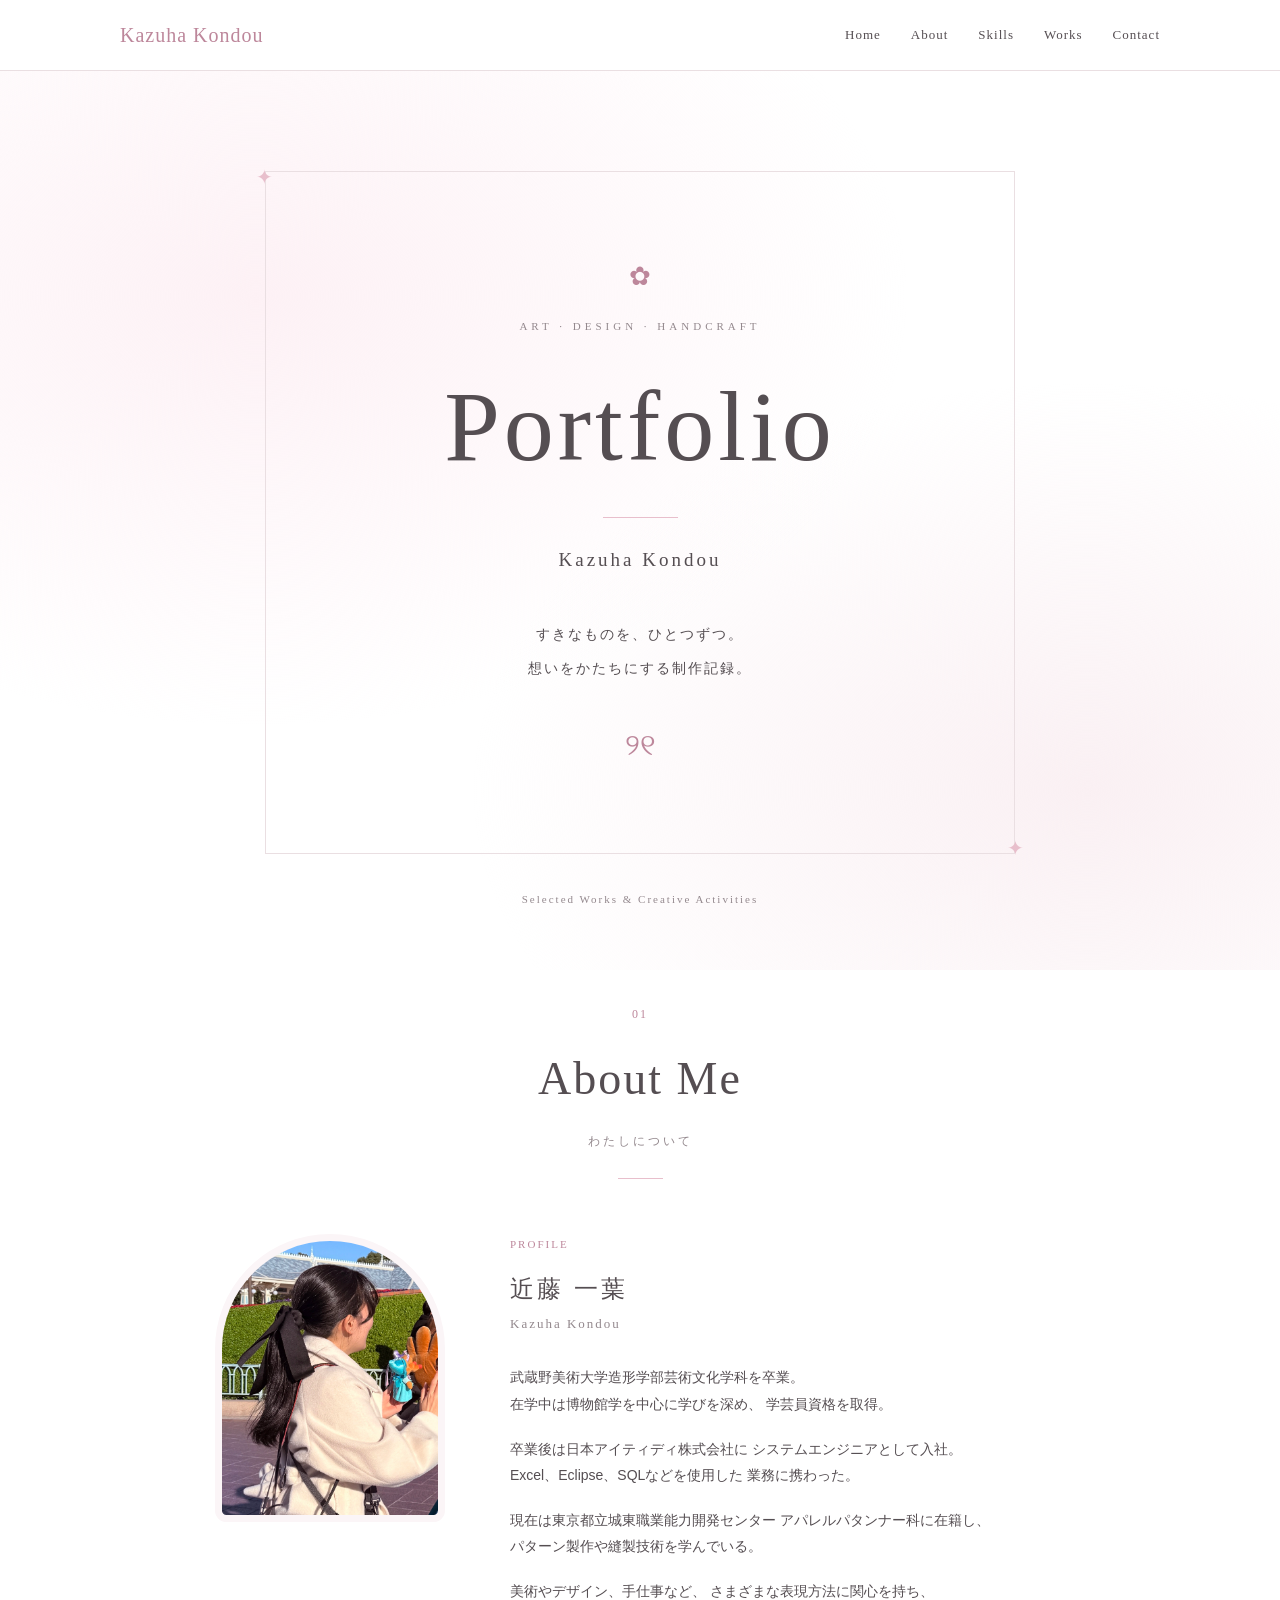
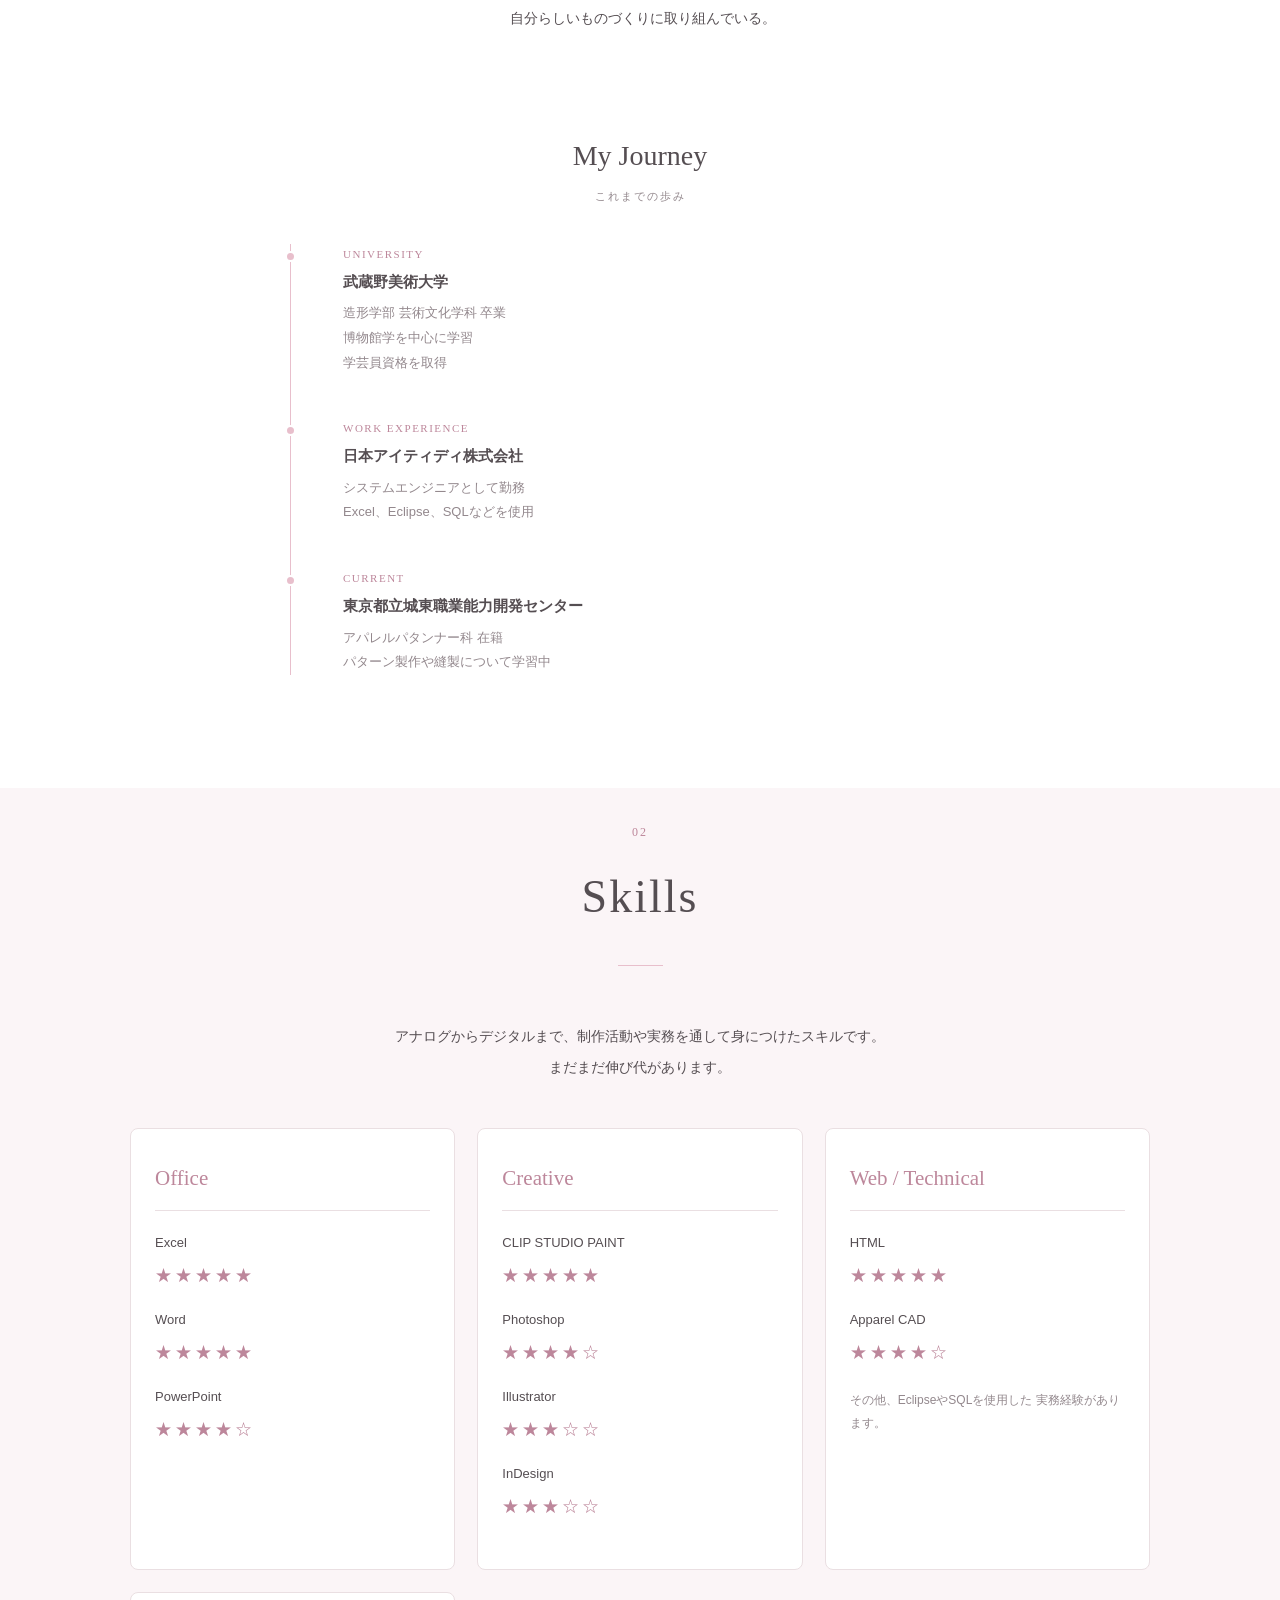
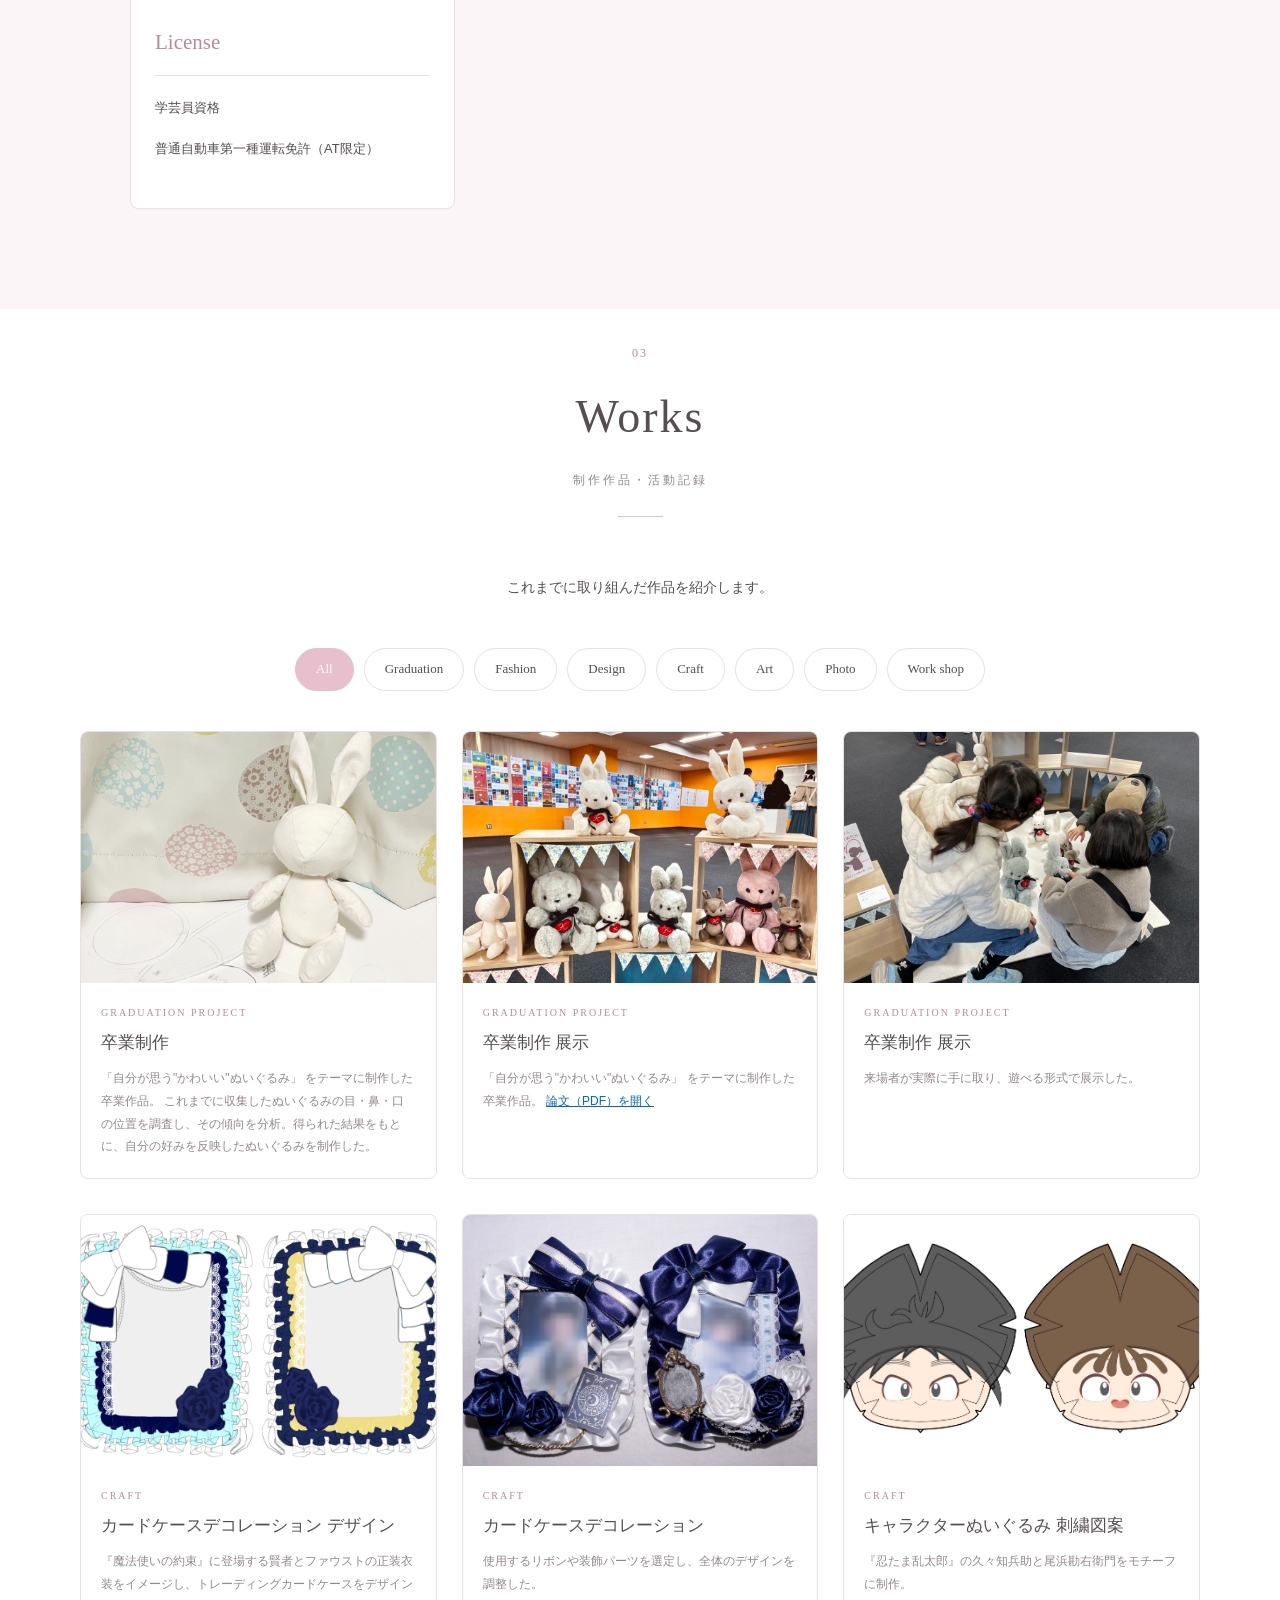
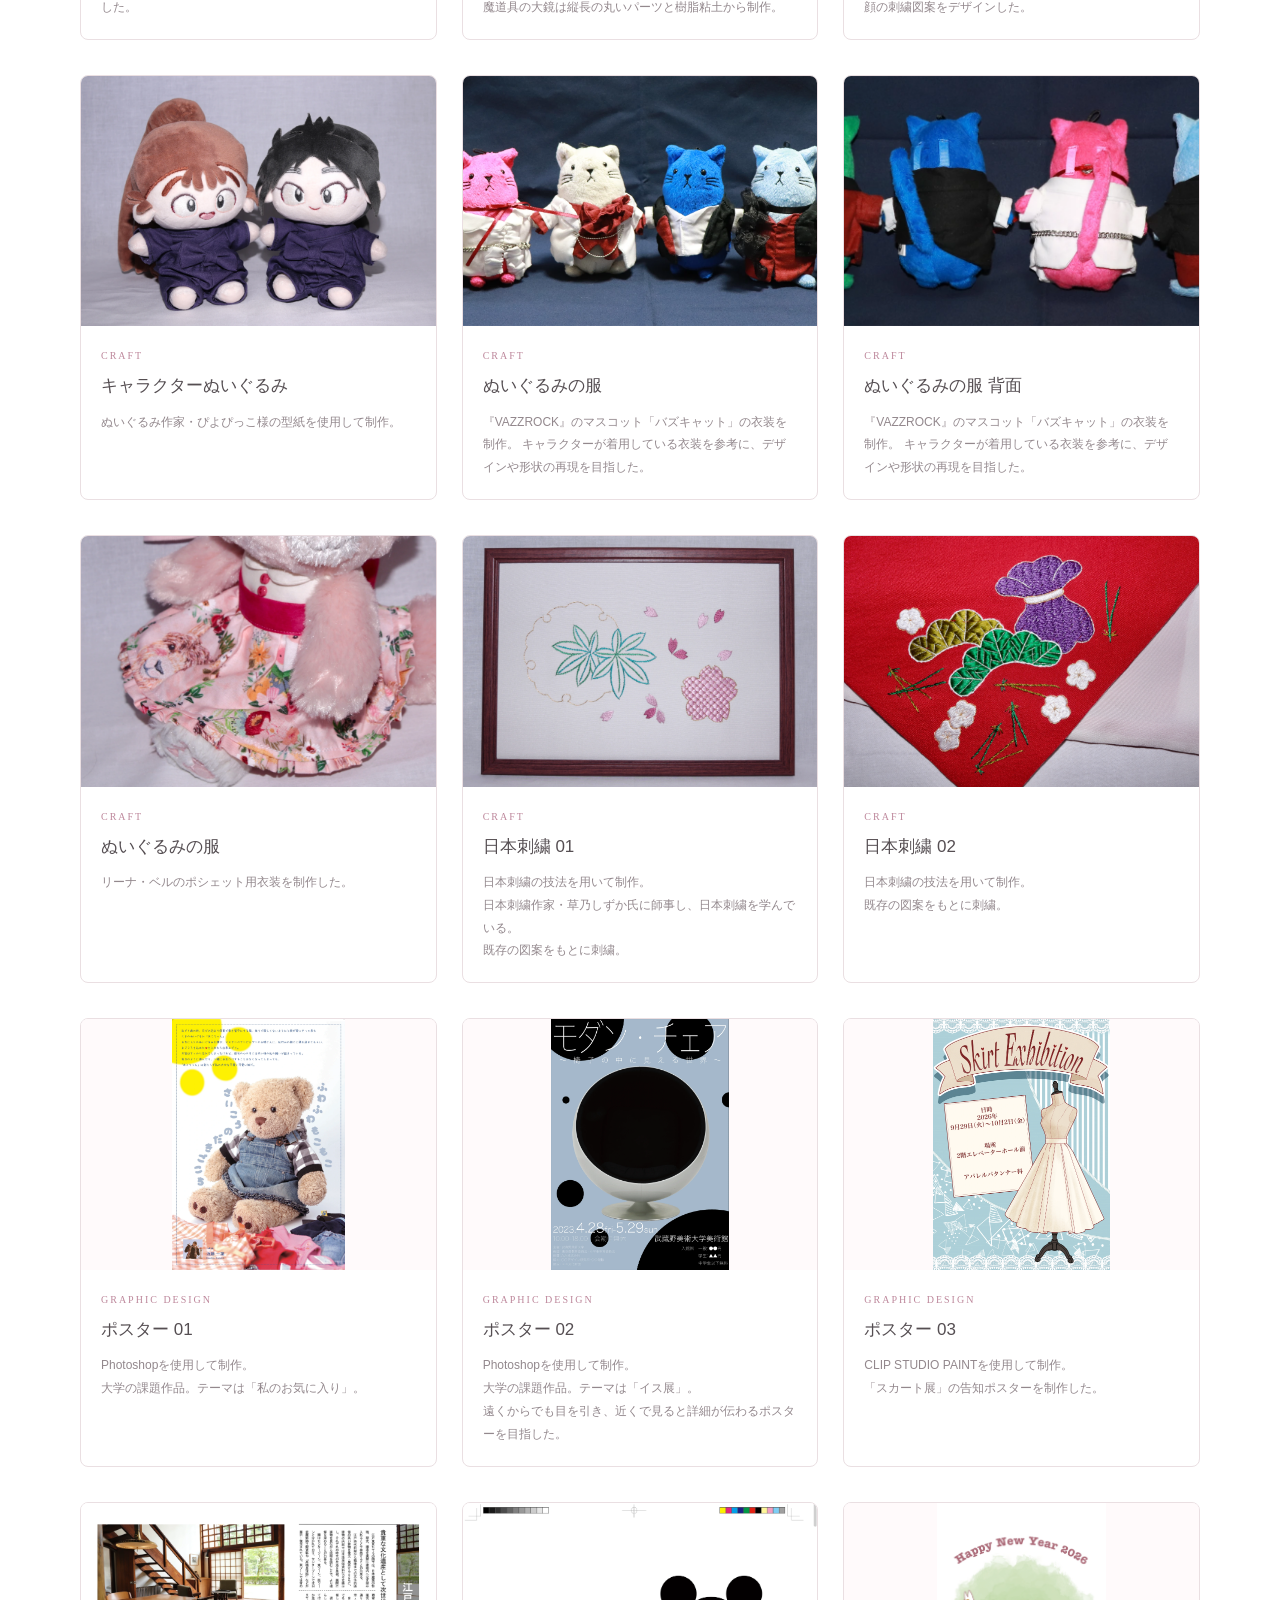
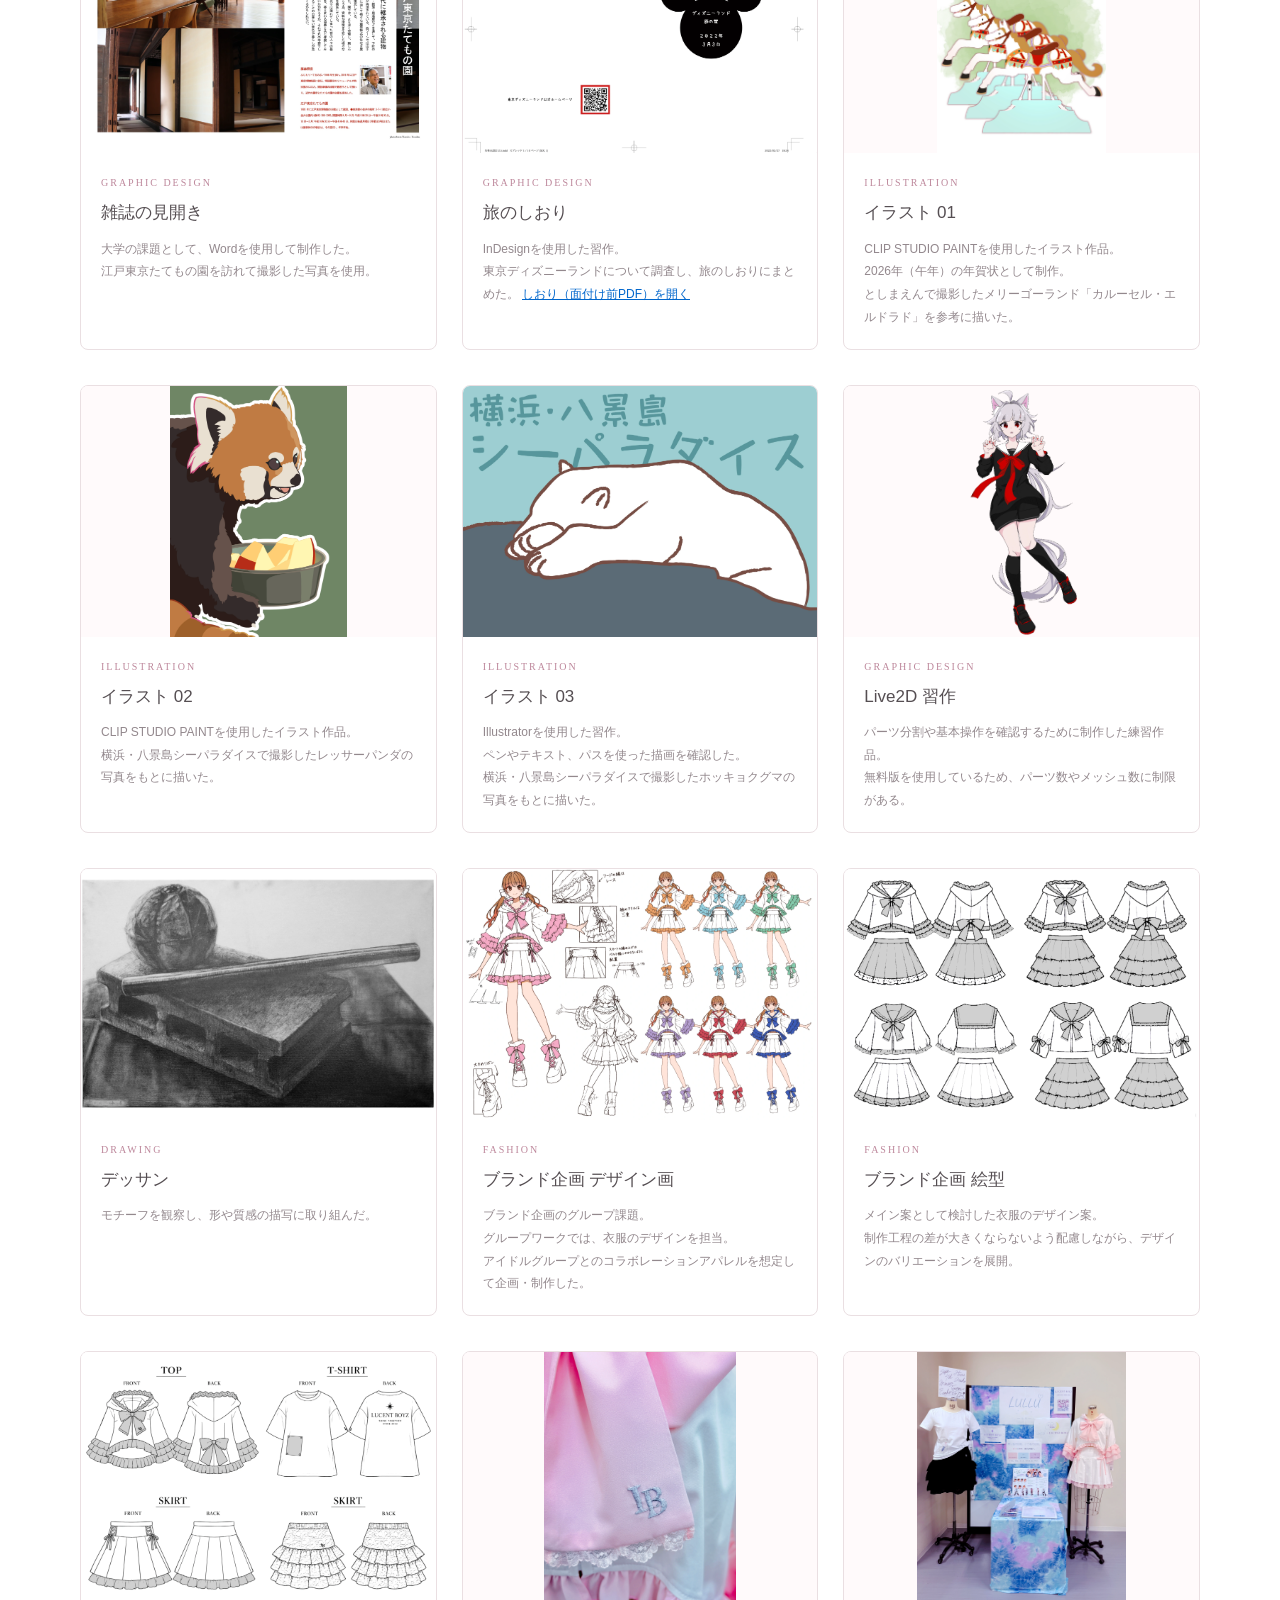
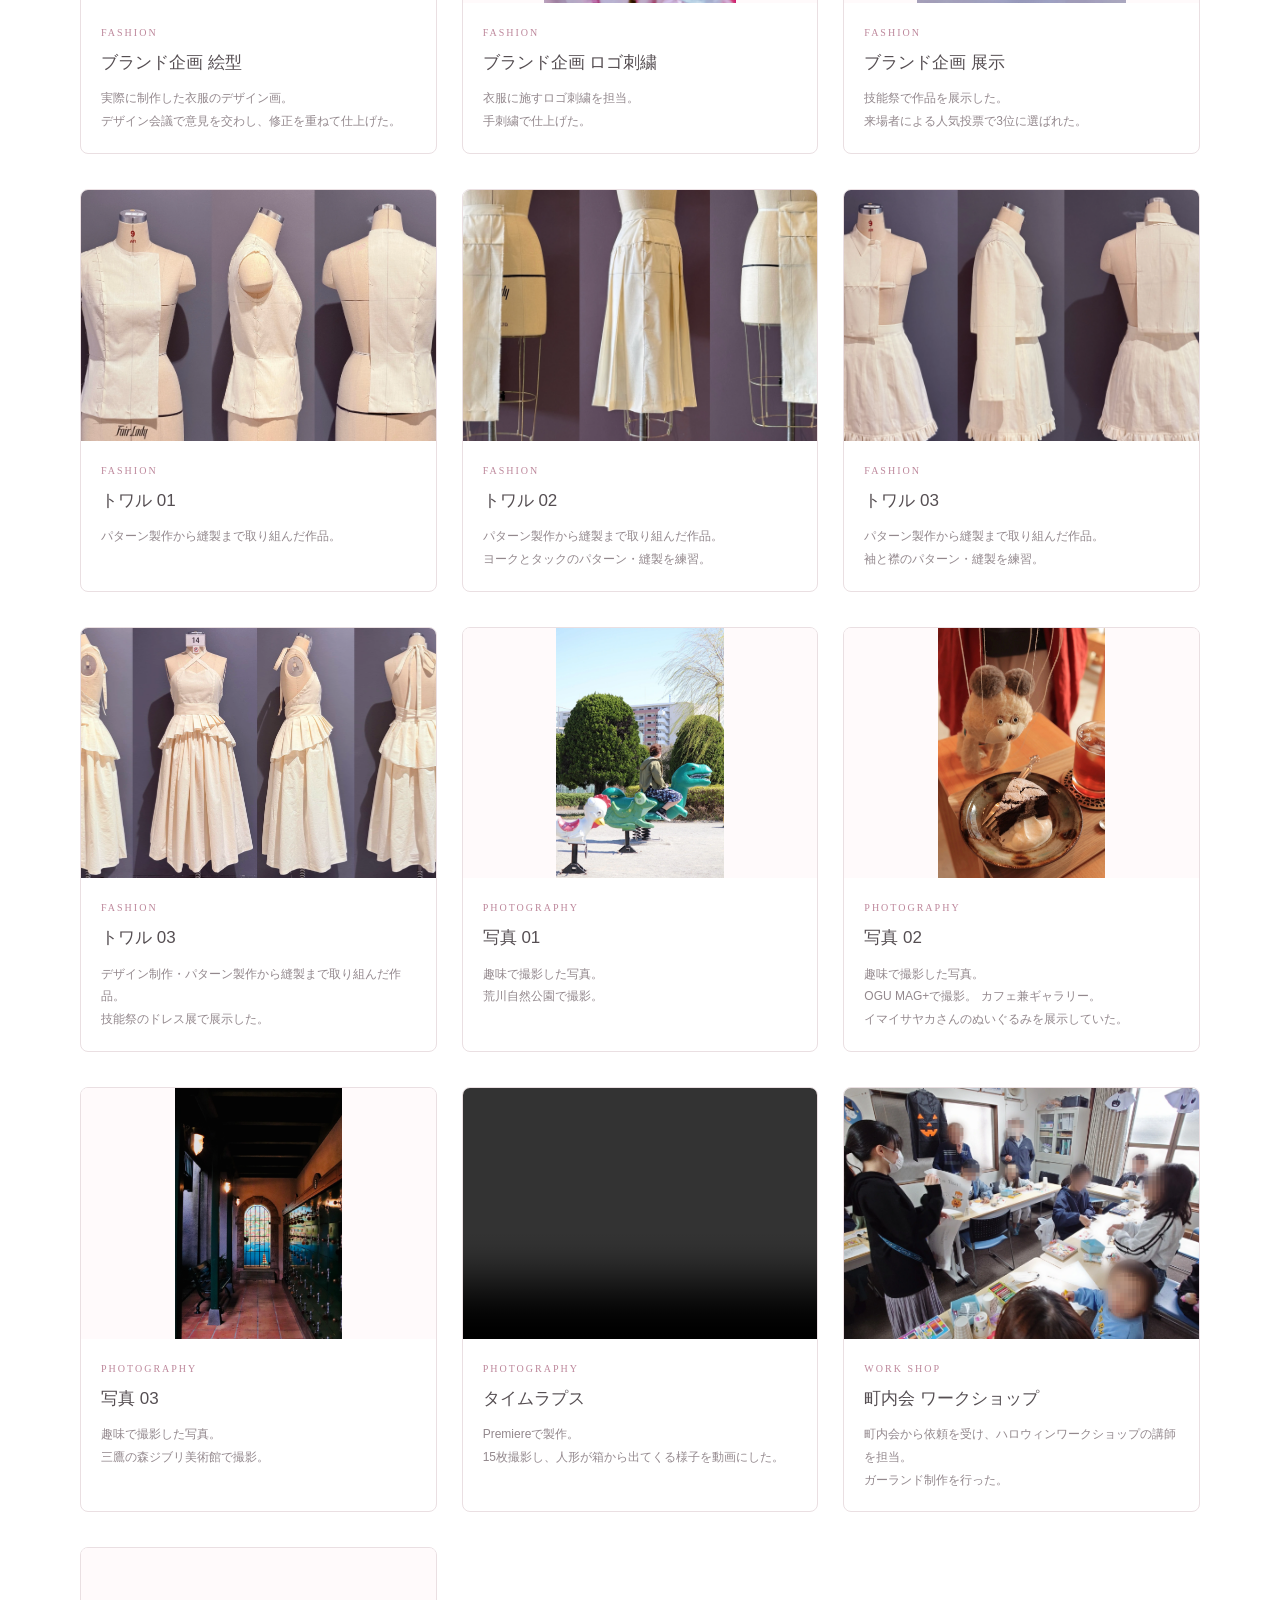
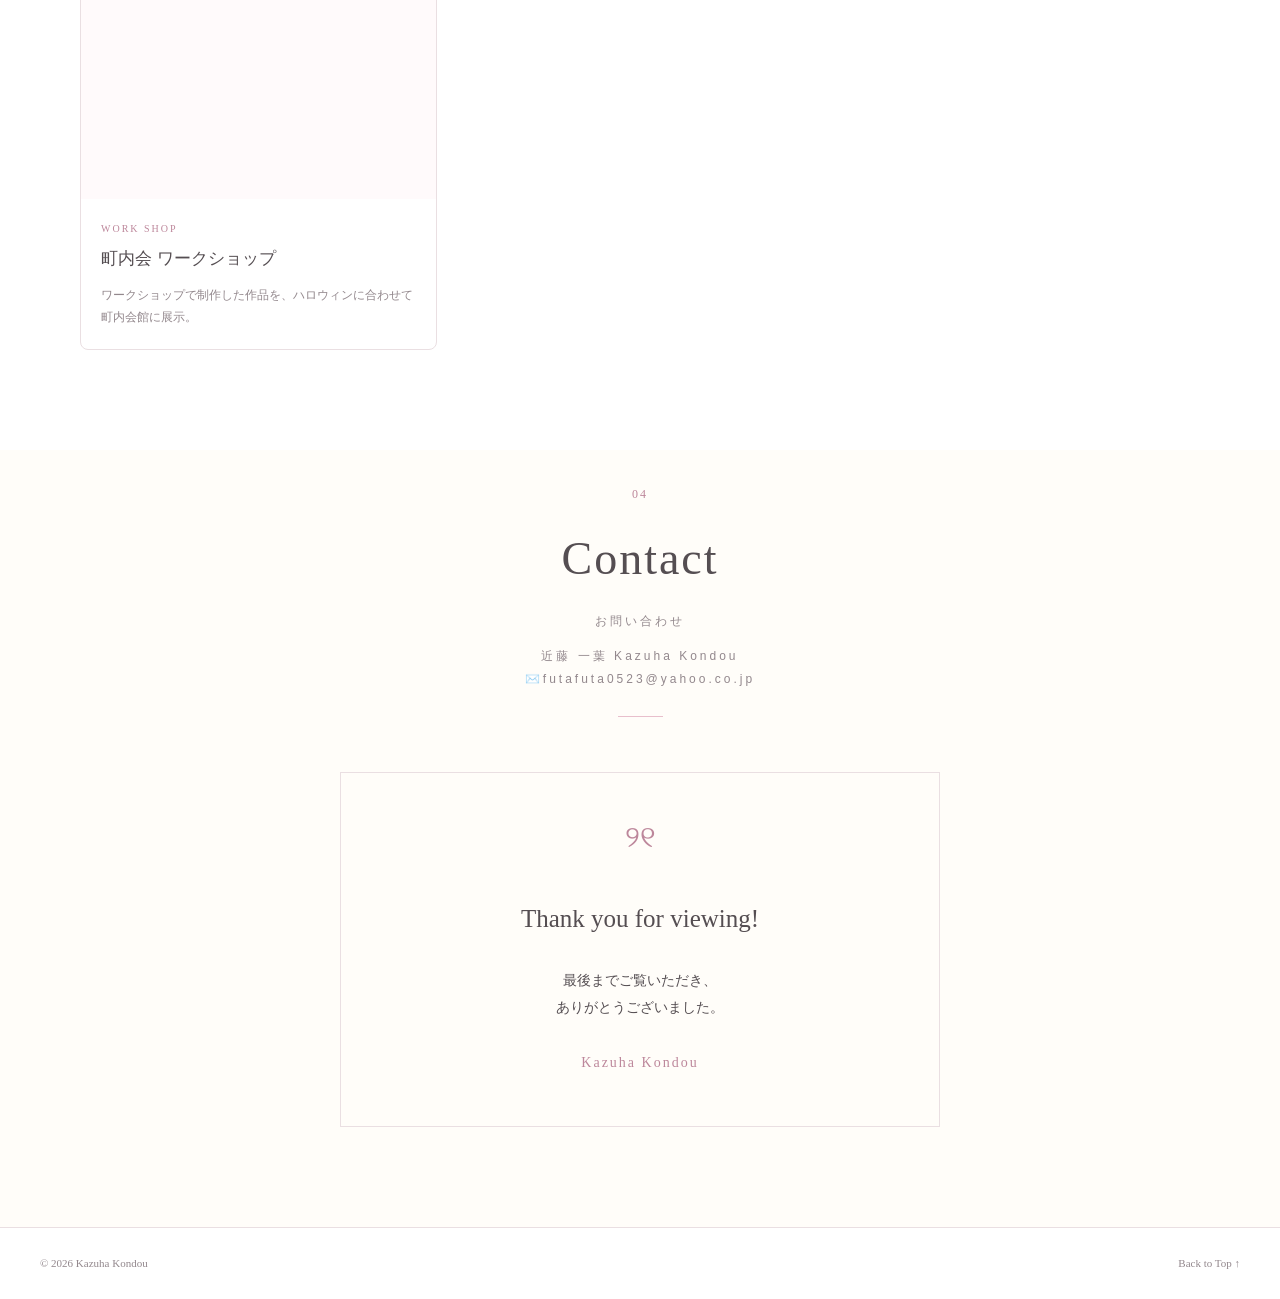
==== commit 6ab5a86e: "Update index.html" ====
--- a/index.html
+++ b/index.html
@@ -1135,7 +1135,7 @@
         PHOTOGRAPHY
        </p>
        <h3>
-        写真 習作 03
+        写真 03
        </h3>
        <p>
         趣味で撮影した写真。
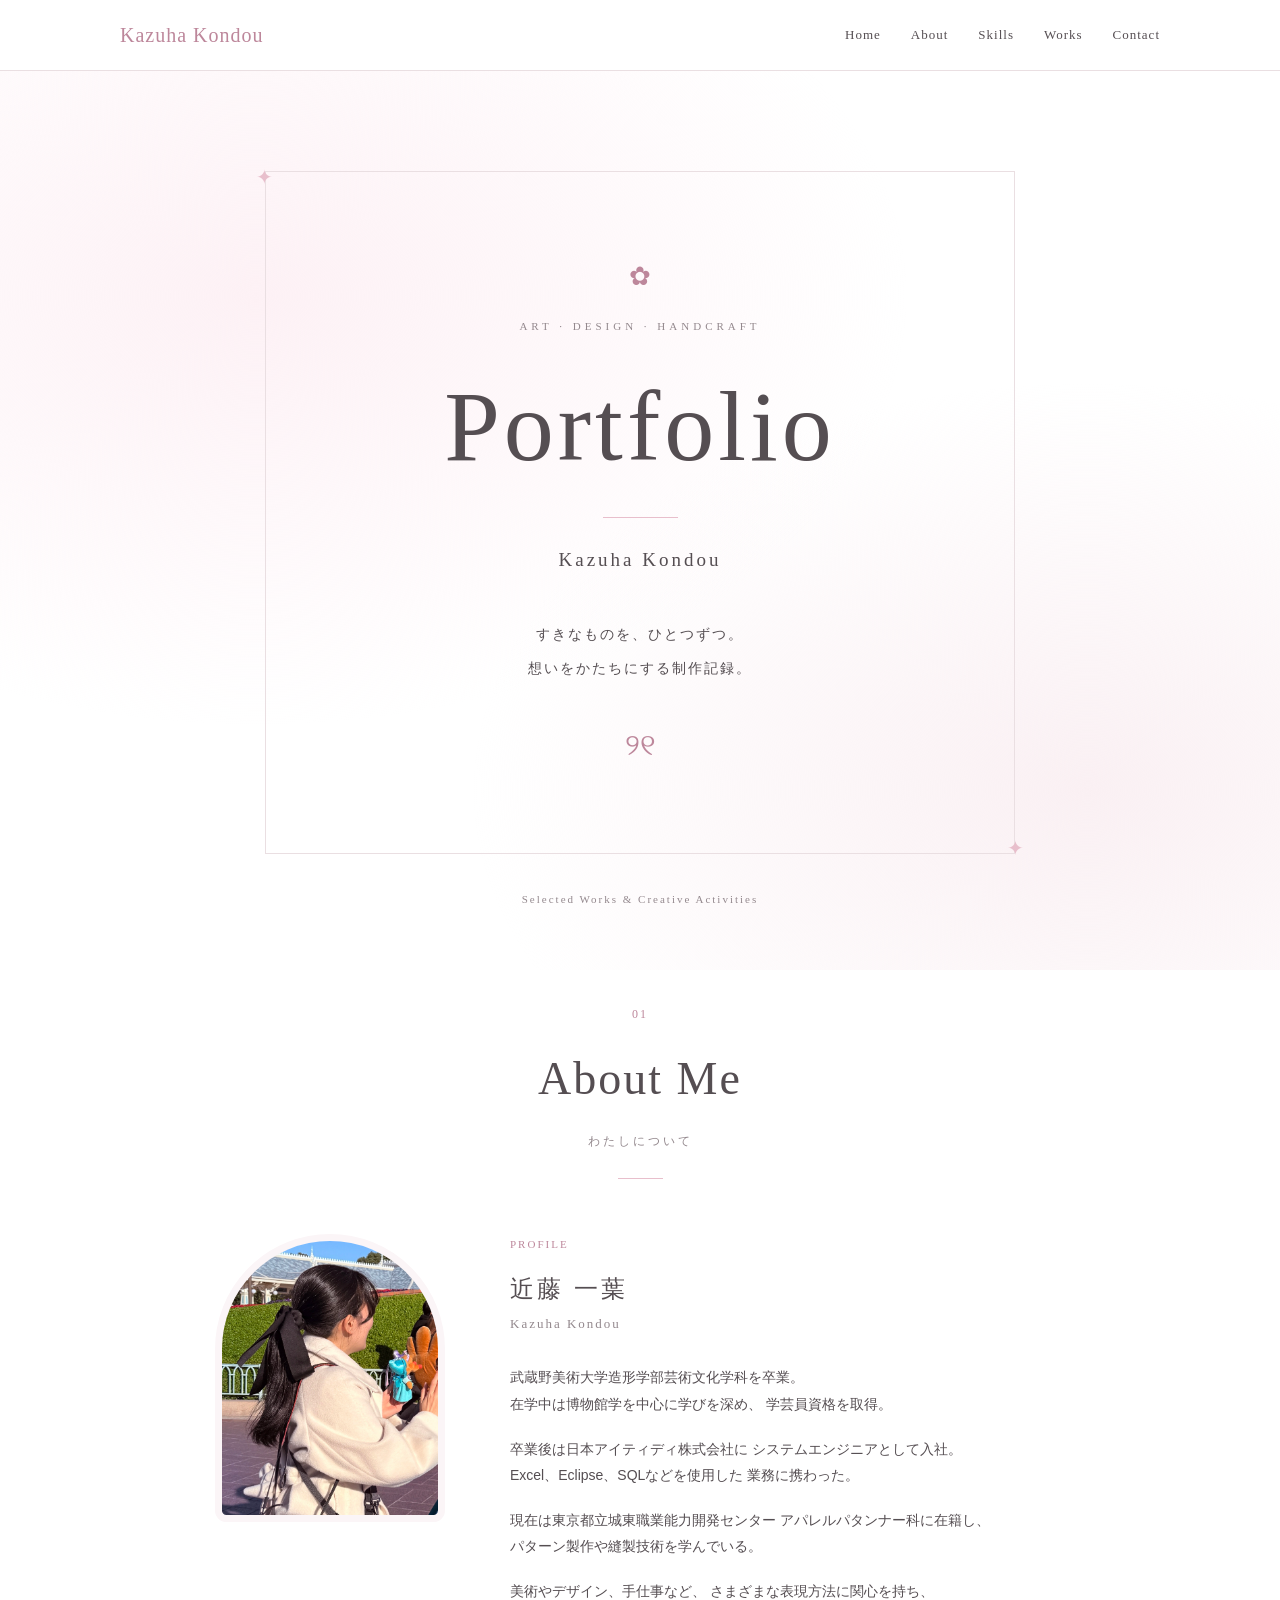
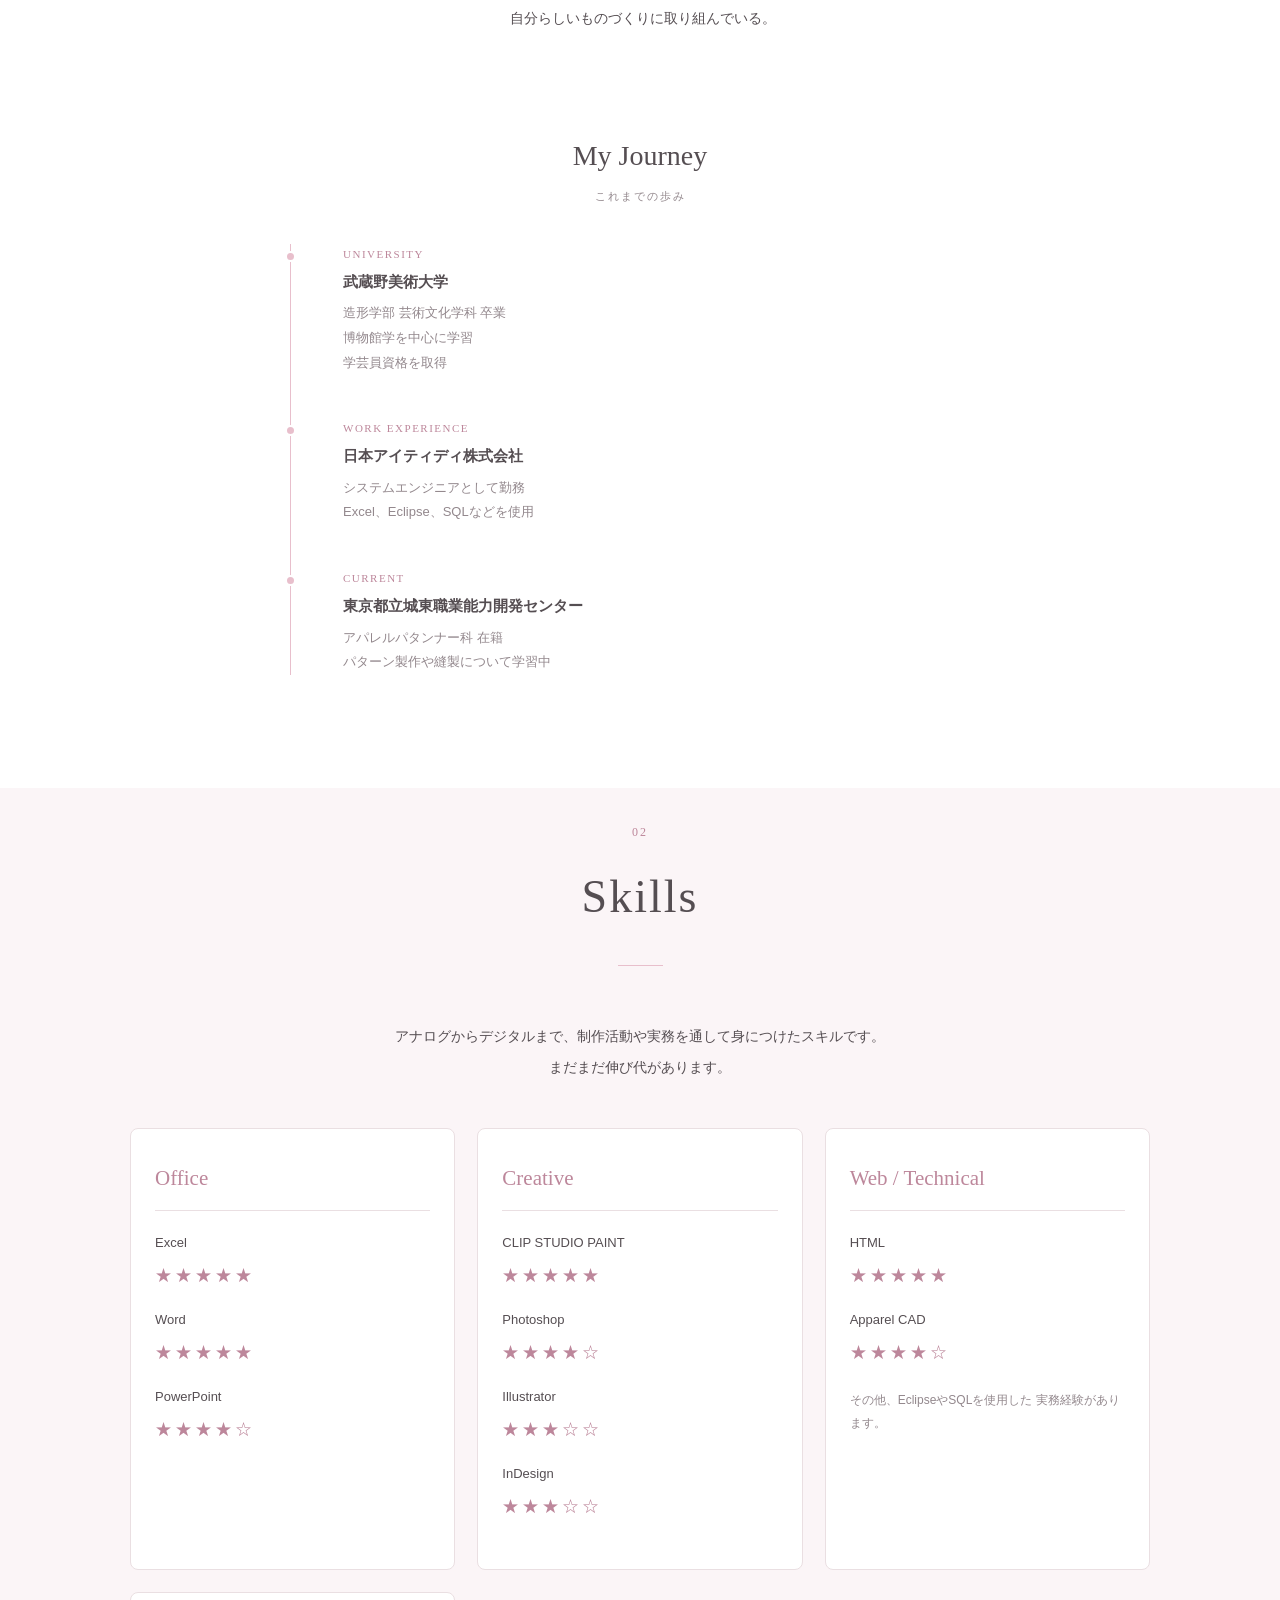
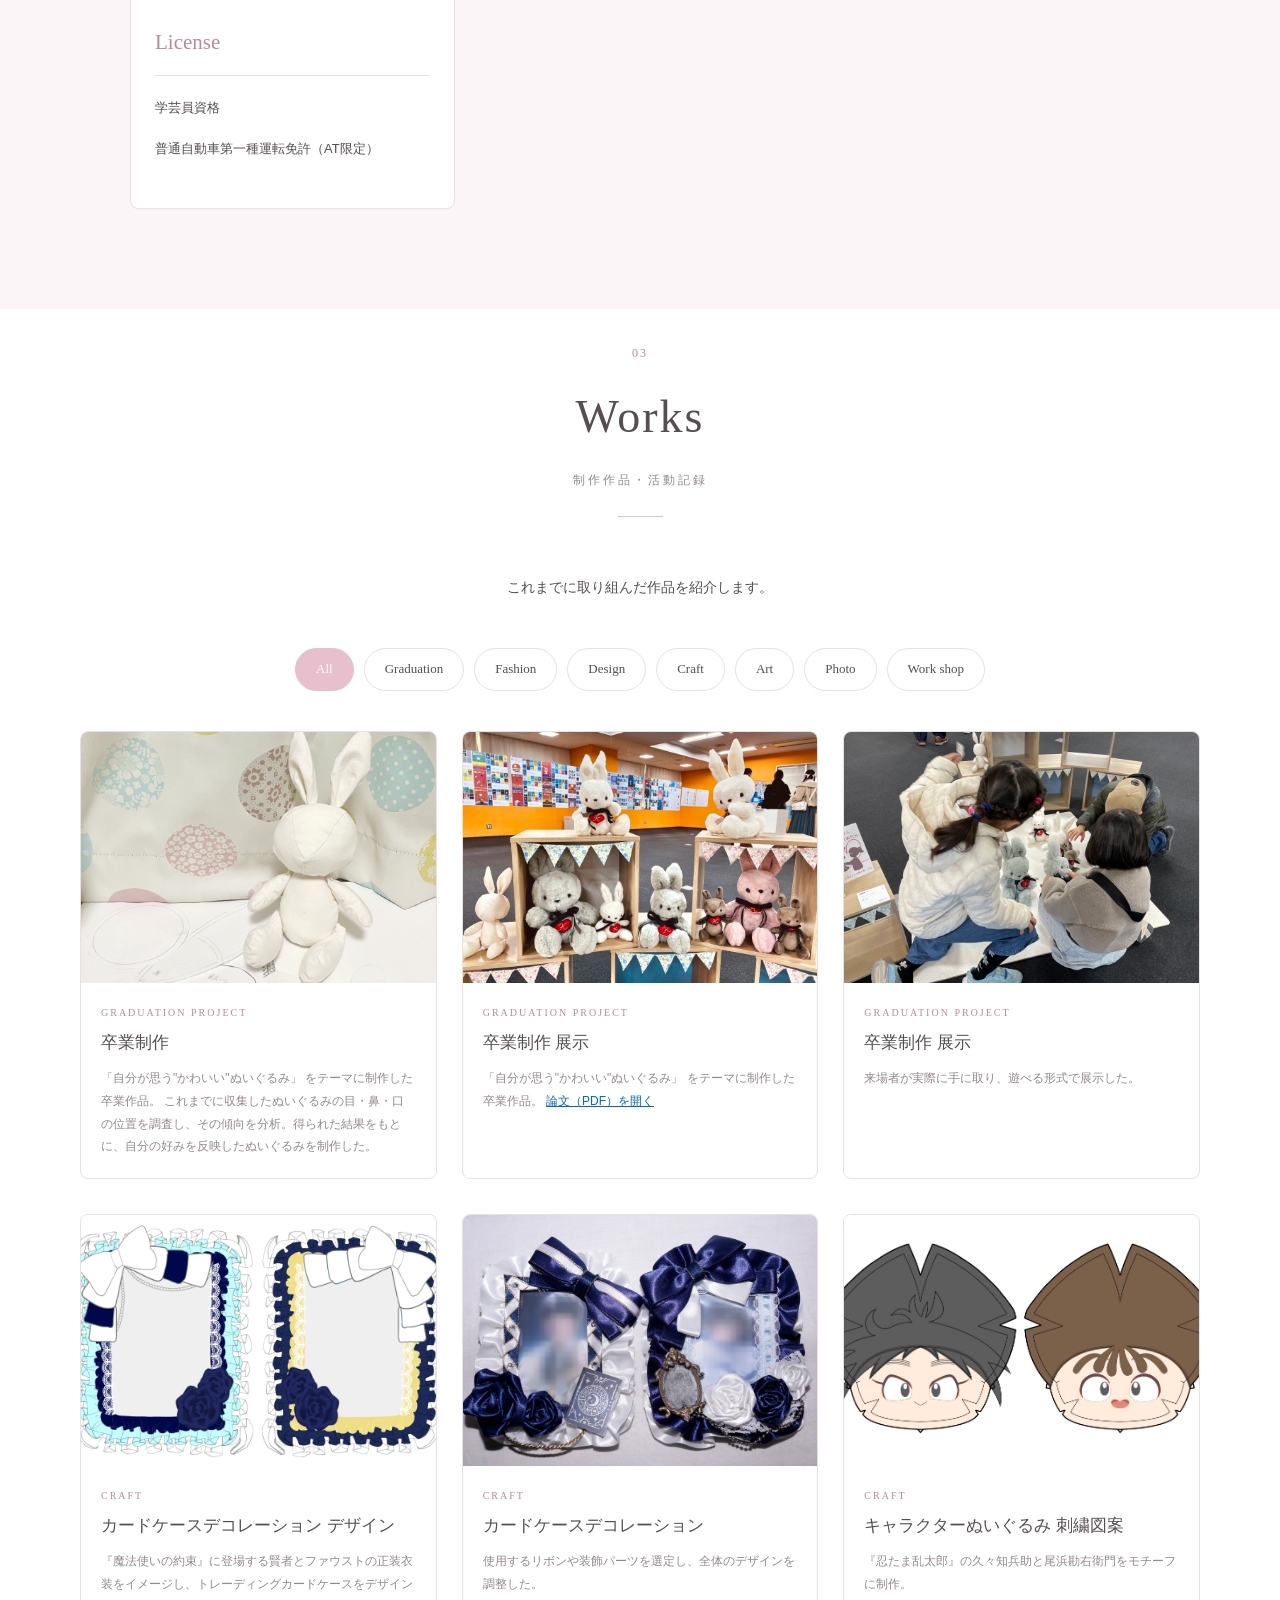
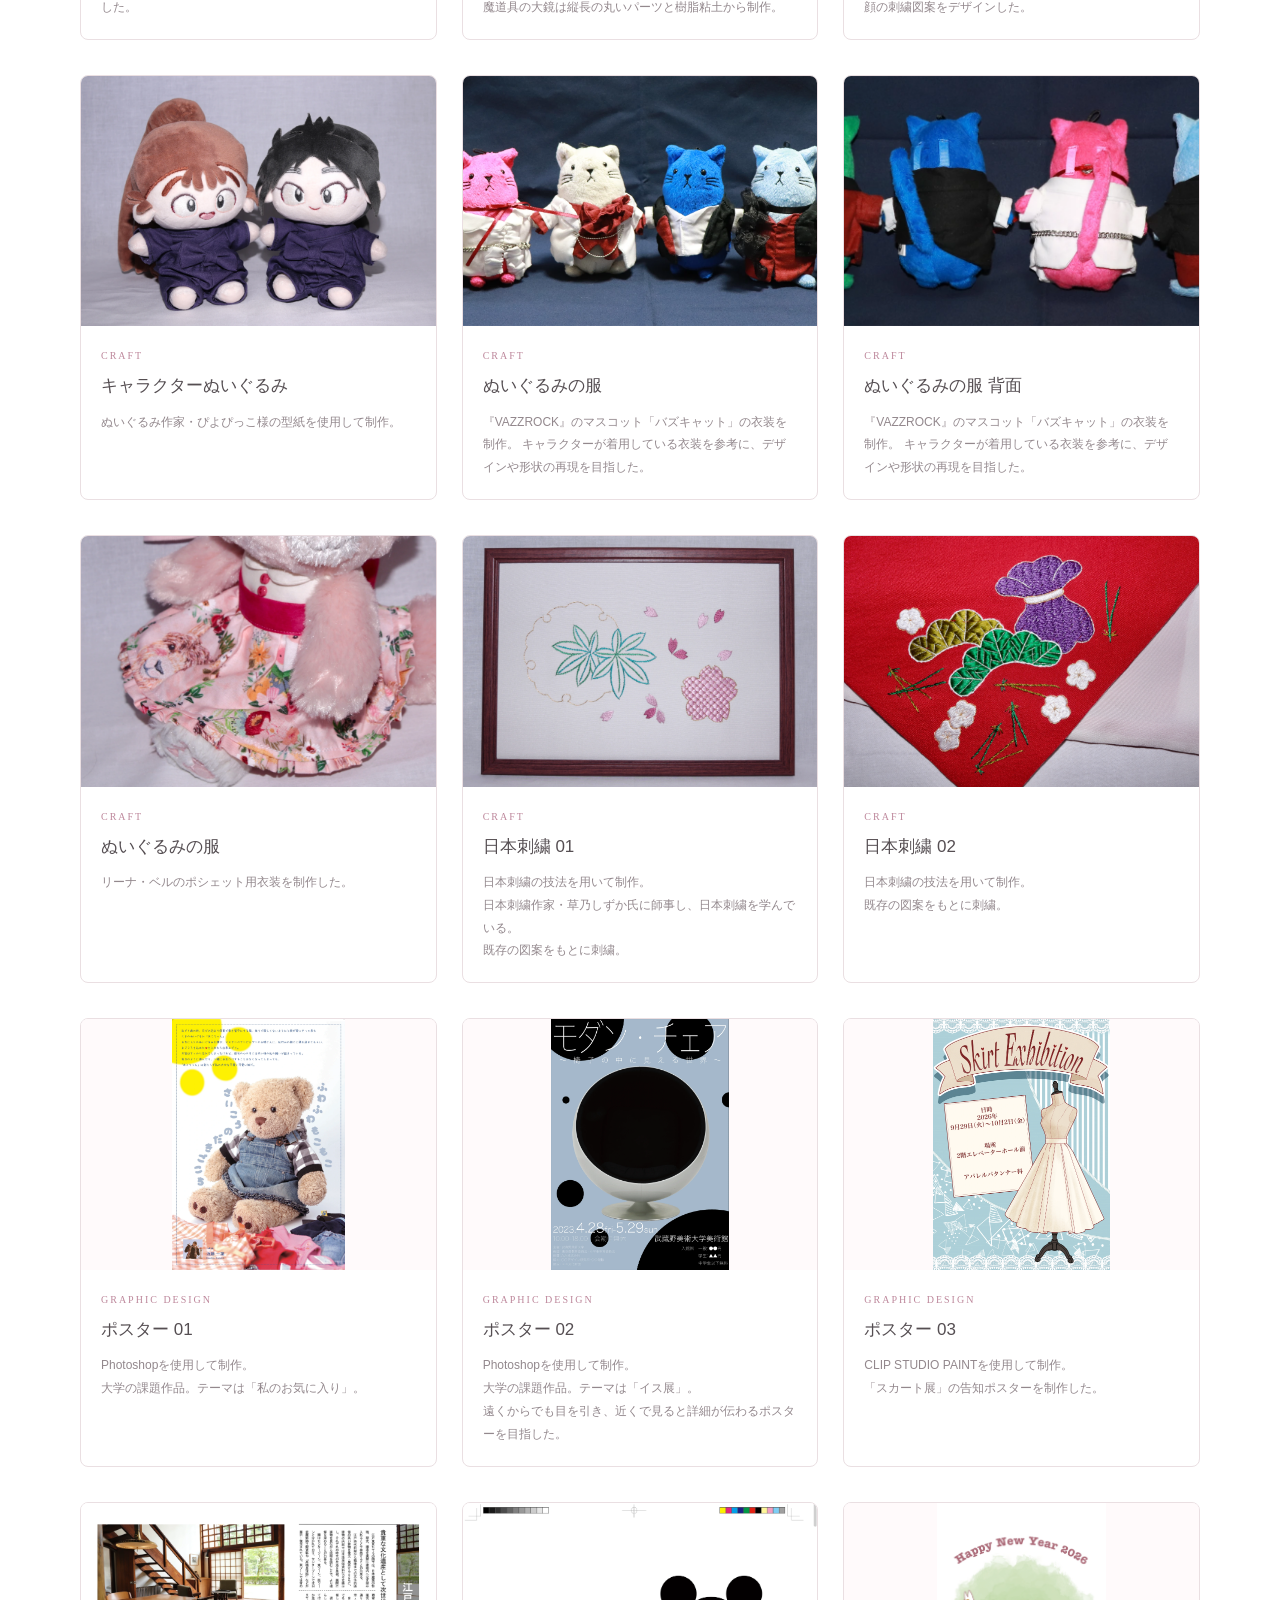
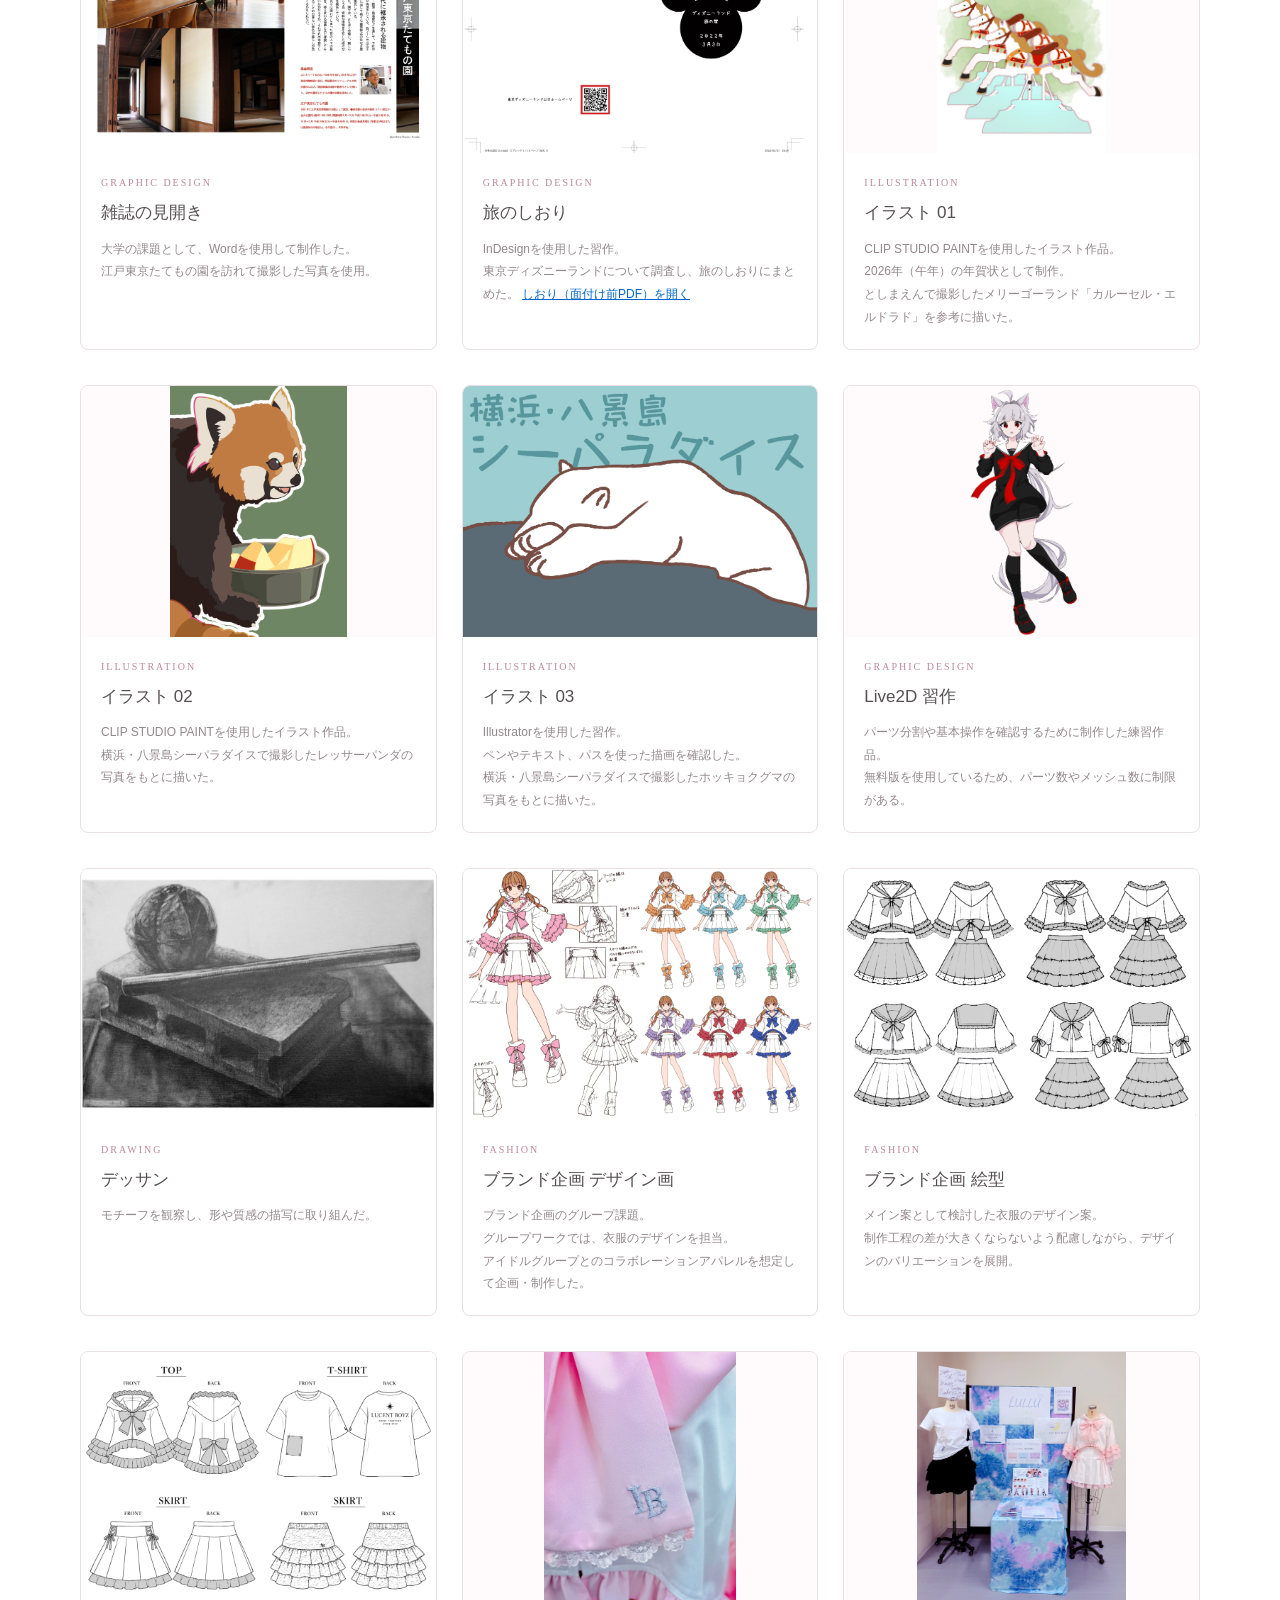
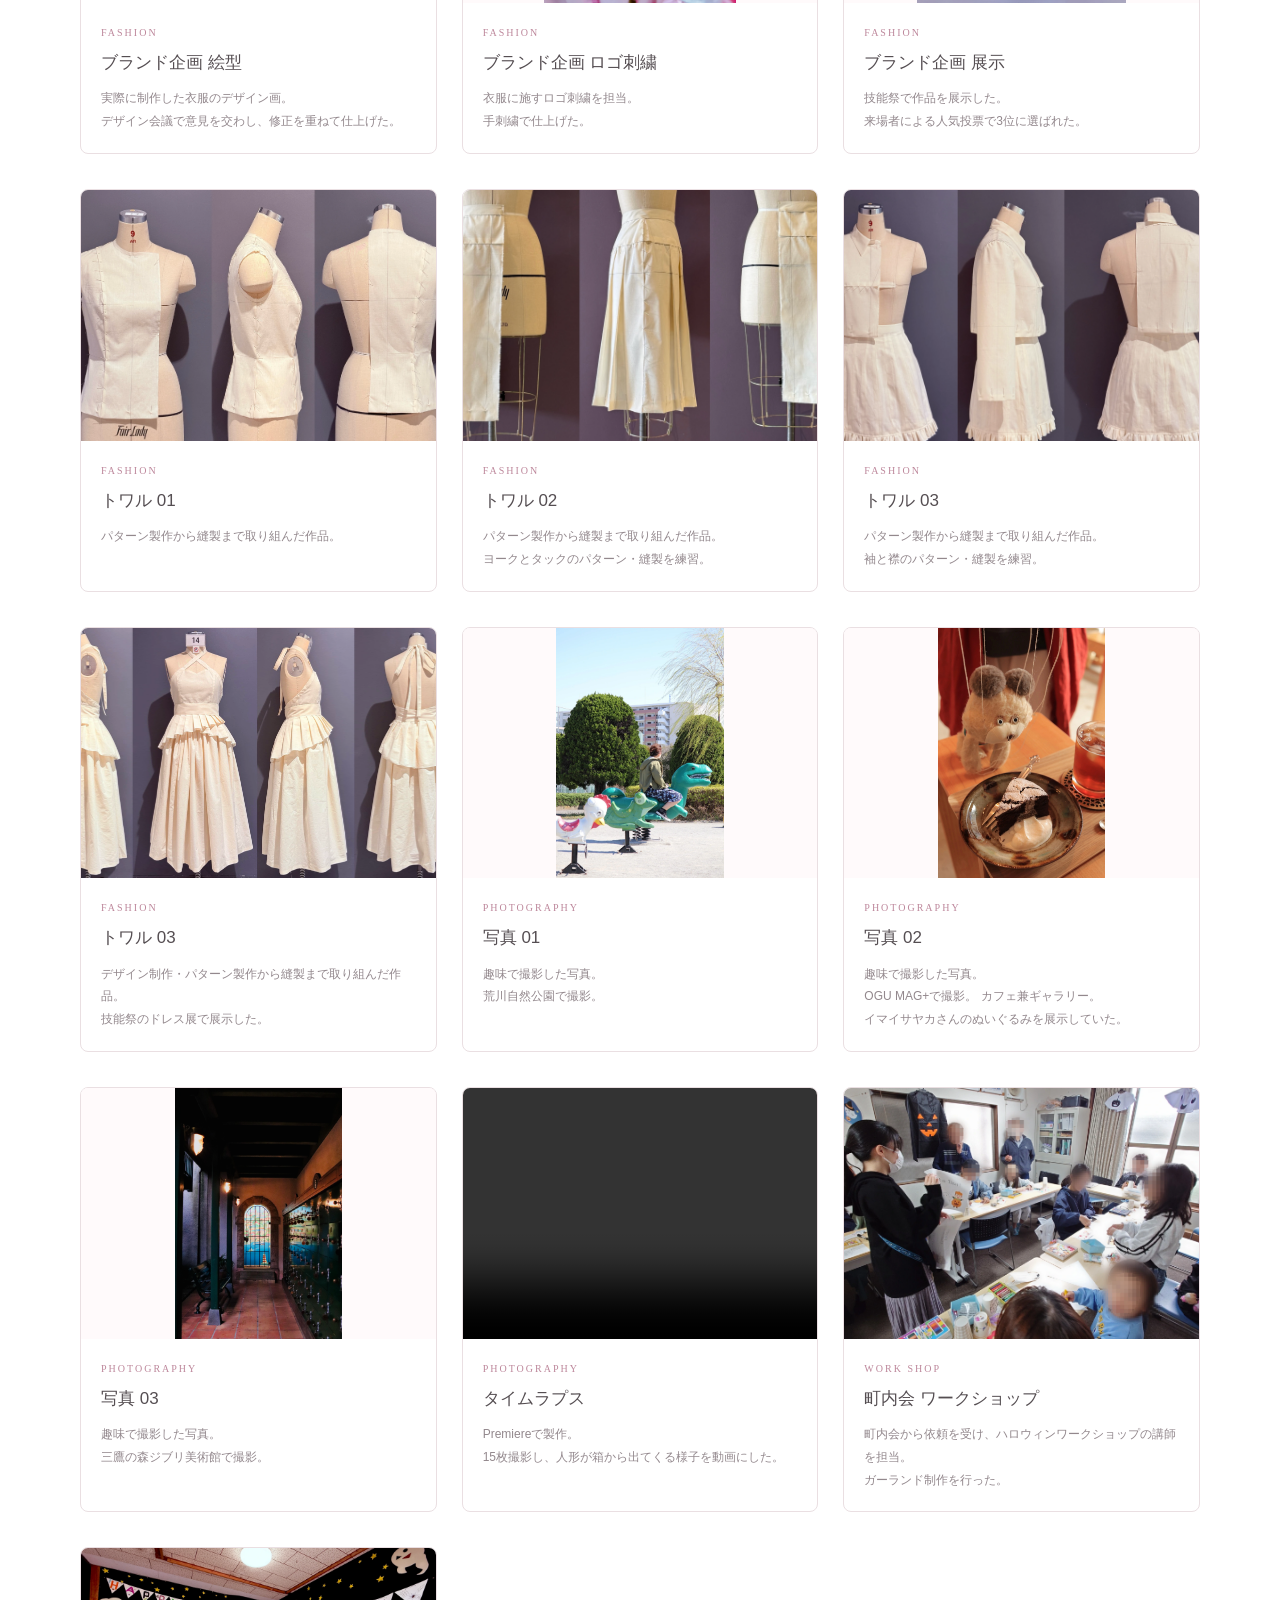
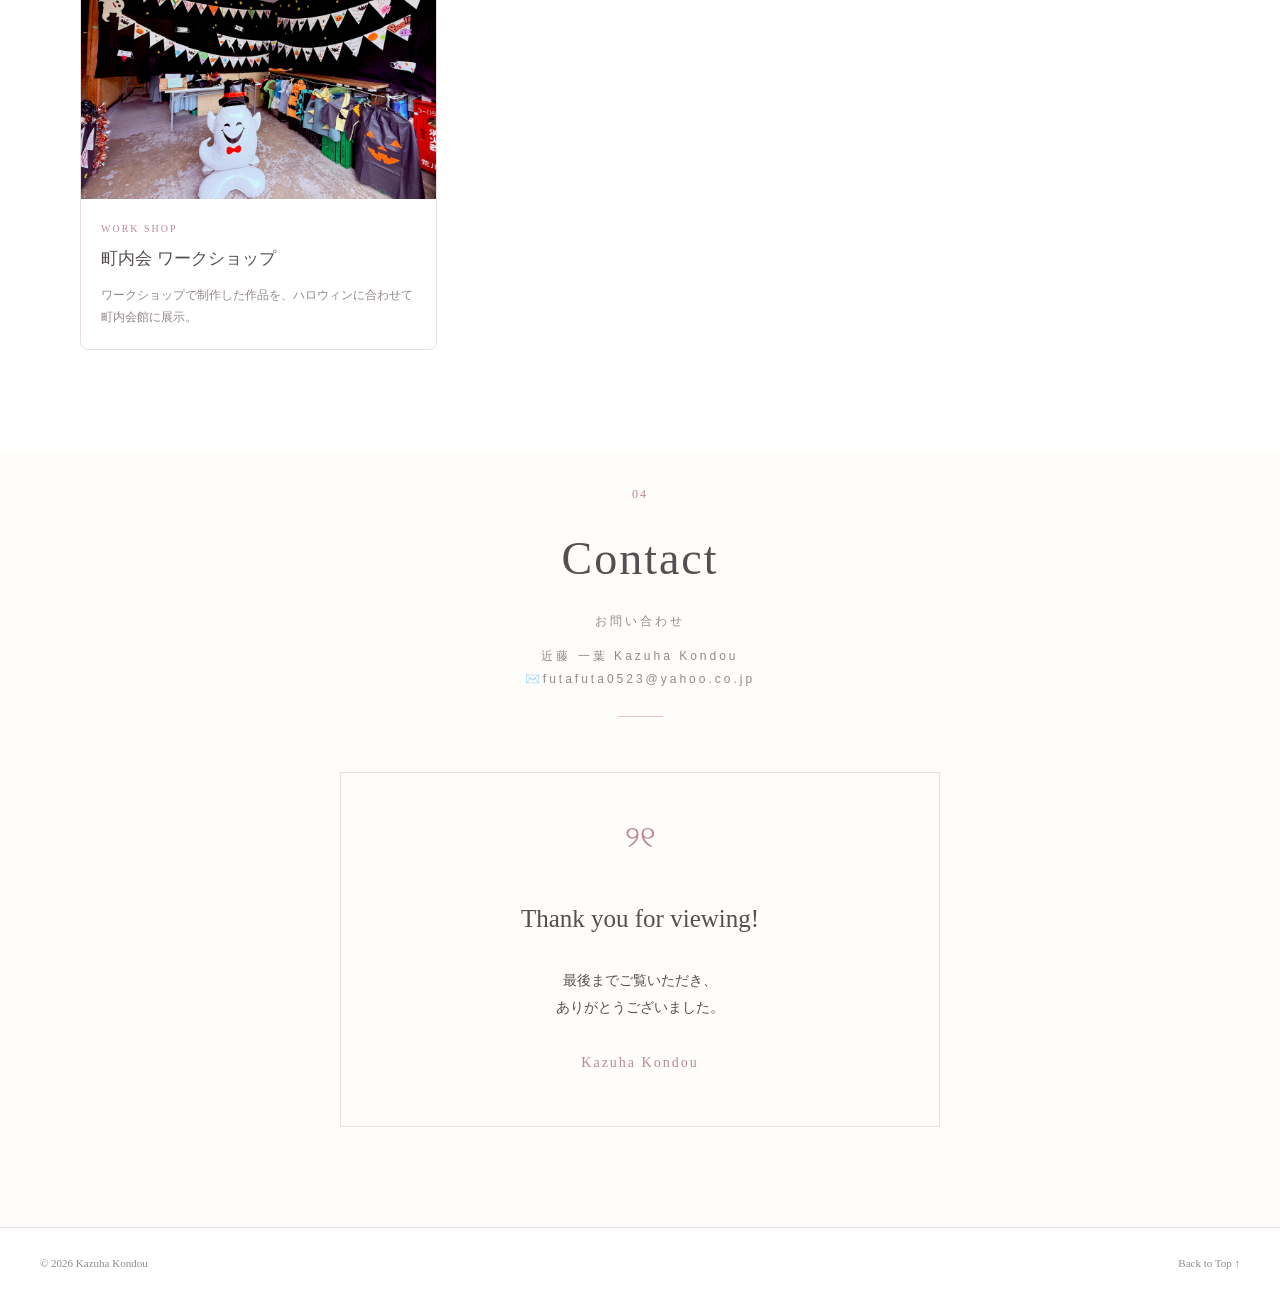
==== commit ca691885: "Update index.html" ====
--- a/index.html
+++ b/index.html
@@ -49,7 +49,7 @@
   </header>
   <main>
    <!-- =================================
-     01. HOME
+1. HOME
 ================================= -->
    <section class="hero print-page" id="home">
     <div class="hero-content">
@@ -81,7 +81,7 @@
     </p>
    </section>
    <!-- =================================
-     02. ABOUT ME
+02. ABOUT ME
 ================================= -->
    <section class="section print-page" id="about">
     <div class="section-heading">
@@ -96,9 +96,9 @@
      </p>
     </div>
     <div class="about-layout">
-     <!-- プロフィール写真：29.jpg -->
+     <!-- プロフィール写真 -->
      <div class="profile-photo image-placeholder">
-      <img alt="プロフィール写真" loading="lazy" src="images/01.webp"/>
+      <img alt="プロフィール写真" src="images/01.webp"/>
       <span>
        PROFILE PHOTO
       </span>
@@ -202,7 +202,7 @@
     </div>
    </section>
    <!-- =================================
-     03. SKILLS
+03. SKILLS
 ================================= -->
    <section class="section section-pink print-page" id="skills">
     <div class="section-heading">
@@ -286,7 +286,7 @@
        </span>
       </div>
      </div>
-     <!-- Web -->
+     <!-- Web / Technical -->
      <div class="skill-card">
       <p class="skill-category">
        Web / Technical
@@ -312,7 +312,7 @@
         実務経験があります。
       </p>
      </div>
-     <!-- Web -->
+     <!-- License -->
      <div class="skill-card">
       <p class="skill-category">
        License
@@ -331,7 +331,7 @@
     </div>
    </section>
    <!-- =================================
-     04. WORKS
+04. WORKS
 ================================= -->
    <section class="section works-section" id="works">
     <div class="section-heading">
@@ -376,13 +376,10 @@
      </button>
     </div>
     <div class="works-grid">
-     <!-- =================================
-     01. GRADUATION PROJECT
-     卒業制作
-================================= -->
+     <!-- 1. GRADUATION PROJECT -->
      <article class="work-card" data-category="graduation">
       <div class="work-image image-placeholder">
-       <img alt="大学卒業制作" loading="lazy" src="images/02.webp"/>
+       <img alt="大学卒業制作" src="images/02.webp"/>
        <span>
         01  |  GRADUATION PROJECT
        </span>
@@ -403,7 +400,7 @@
      </article>
      <article class="work-card" data-category="graduation">
       <div class="work-image image-placeholder">
-       <img alt="大学卒業制作" loading="lazy" src="images/03.webp"/>
+       <img alt="大学卒業制作" src="images/03.webp"/>
        <span>
         02  |  GRADUATION PROJECT
        </span>
@@ -426,7 +423,7 @@
      </article>
      <article class="work-card" data-category="graduation">
       <div class="work-image image-placeholder">
-       <img alt="大学卒業制作" loading="lazy" src="images/04.webp"/>
+       <img alt="大学卒業制作" src="images/04.webp"/>
        <span>
         03  |  GRADUATION PROJECT
        </span>
@@ -443,13 +440,10 @@
        </p>
       </div>
      </article>
-     <!-- =================================
-     22. CARD CASE DECORATION
-     トレカケースデコ
-================================= -->
+     <!-- 2. CARD CASE DECORATION -->
      <article class="work-card" data-category="craft">
       <div class="work-image image-placeholder">
-       <img alt="トレカケースデコ" loading="lazy" src="images/05.webp"/>
+       <img alt="トレカケースデコ" src="images/05.webp"/>
        <span>
         04  |  CRAFT
        </span>
@@ -468,7 +462,7 @@
      </article>
      <article class="work-card" data-category="craft">
       <div class="work-image image-placeholder">
-       <img alt="トレカケースデコ" loading="lazy" src="images/06.webp"/>
+       <img alt="トレカケースデコ" src="images/06.webp"/>
        <span>
         05  |  CRAFT
        </span>
@@ -487,13 +481,10 @@
        </p>
       </div>
      </article>
-     <!-- =================================
-     13. PLUSH TOYS
-     ぬいぐるみ 2作品・写真1枚
-================================= -->
+     <!-- 3. PLUSH TOYS -->
      <article class="work-card" data-category="craft">
       <div class="work-image image-placeholder">
-       <img alt="ぬいぐるみ2作品" loading="lazy" src="images/07.webp"/>
+       <img alt="ぬいぐるみ2作品" src="images/07.webp"/>
        <span>
         06  |  CRAFT
        </span>
@@ -514,7 +505,7 @@
      </article>
      <article class="work-card" data-category="craft">
       <div class="work-image image-placeholder">
-       <img alt="ぬいぐるみ2作品" loading="lazy" src="images/08.webp"/>
+       <img alt="ぬいぐるみ2作品" src="images/08.webp"/>
        <span>
         07  |  CRAFT
        </span>
@@ -531,13 +522,10 @@
        </p>
       </div>
      </article>
-     <!-- =================================
-     14. PLUSH COSTUME
-     ぬいぐるみの服
-================================= -->
+     <!-- 4. PLUSH COSTUME -->
      <article class="work-card" data-category="craft">
       <div class="work-image image-placeholder">
-       <img alt="ぬいぐるみの服" loading="lazy" src="images/09.webp"/>
+       <img alt="ぬいぐるみの服" src="images/09.webp"/>
        <span>
         08  |  CRAFT
        </span>
@@ -557,7 +545,7 @@
      </article>
      <article class="work-card" data-category="craft">
       <div class="work-image image-placeholder">
-       <img alt="ぬいぐるみの服" loading="lazy" src="images/10.webp"/>
+       <img alt="ぬいぐるみの服" src="images/10.webp"/>
        <span>
         09  |  CRAFT
        </span>
@@ -577,7 +565,7 @@
      </article>
      <article class="work-card" data-category="craft">
       <div class="work-image image-placeholder">
-       <img alt="ぬいぐるみの服" loading="lazy" src="images/11.webp"/>
+       <img alt="ぬいぐるみの服" src="images/11.webp"/>
        <span>
         10  |  CRAFT
        </span>
@@ -594,13 +582,10 @@
        </p>
       </div>
      </article>
-     <!-- =================================
-     15-16. JAPANESE EMBROIDERY
-     日本刺繍 2作品
-================================= -->
+     <!-- 5. JAPANESE EMBROIDERY -->
      <article class="work-card" data-category="craft">
       <div class="work-image image-placeholder">
-       <img alt="日本刺繍作品1" loading="lazy" src="images/12.webp"/>
+       <img alt="日本刺繍作品1" src="images/12.webp"/>
        <span>
         11  |  CRAFT
        </span>
@@ -623,7 +608,7 @@
      </article>
      <article class="work-card" data-category="craft">
       <div class="work-image image-placeholder">
-       <img alt="日本刺繍作品2" loading="lazy" src="images/13.webp"/>
+       <img alt="日本刺繍作品2" src="images/13.webp"/>
        <span>
         12  |  CRAFT
        </span>
@@ -642,13 +627,10 @@
        </p>
       </div>
      </article>
-     <!-- =================================
-     09-11. POSTER DESIGN
-     ポスター 3作品
-================================= -->
+     <!-- 6. POSTER DESIGN -->
      <article class="work-card" data-category="design">
       <div class="work-image image-placeholder">
-       <img alt="ポスター作品1" loading="lazy" src="images/14.webp"/>
+       <img alt="ポスター作品1" src="images/14.webp"/>
        <span>
         13  |  GRAPHIC DESIGN
        </span>
@@ -669,7 +651,7 @@
      </article>
      <article class="work-card" data-category="design">
       <div class="work-image image-placeholder">
-       <img alt="ポスター作品2" loading="lazy" src="images/15.webp"/>
+       <img alt="ポスター作品2" src="images/15.webp"/>
        <span>
         14  |  GRAPHIC DESIGN
        </span>
@@ -692,7 +674,7 @@
      </article>
      <article class="work-card" data-category="design">
       <div class="work-image image-placeholder">
-       <img alt="ポスター作品3" loading="lazy" src="images/16.webp"/>
+       <img alt="ポスター作品3" src="images/16.webp"/>
        <span>
         15  |  GRAPHIC DESIGN
        </span>
@@ -711,13 +693,10 @@
        </p>
       </div>
      </article>
-     <!-- =================================
-     12. EDITORIAL DESIGN
-     雑誌の見開き
-================================= -->
+     <!-- 7. EDITORIAL DESIGN -->
      <article class="work-card" data-category="design">
       <div class="work-image image-placeholder">
-       <img alt="雑誌の見開きデザイン" loading="lazy" src="images/17.webp"/>
+       <img alt="雑誌の見開きデザイン" src="images/17.webp"/>
        <span>
         16  |  GRAPHIC DESIGN
        </span>
@@ -738,7 +717,7 @@
      </article>
      <article class="work-card" data-category="design">
       <div class="work-image image-placeholder">
-       <img alt="旅のしおり" loading="lazy" src="images/18.webp"/>
+       <img alt="旅のしおり" src="images/18.webp"/>
        <span>
         17  |  GRAPHIC DESIGN
        </span>
@@ -760,13 +739,10 @@
        </p>
       </div>
      </article>
-     <!-- =================================
-     17-18. ILLUSTRATION
-     個人制作 2作品
-================================= -->
+     <!-- 8. ILLUSTRATION -->
      <article class="work-card" data-category="art">
       <div class="work-image image-placeholder">
-       <img alt="個人制作イラスト1" loading="lazy" src="images/19.webp"/>
+       <img alt="個人制作イラスト1" src="images/19.webp"/>
        <span>
         18  |  ART &amp; ILLUSTRATION
        </span>
@@ -789,7 +765,7 @@
      </article>
      <article class="work-card" data-category="art">
       <div class="work-image image-placeholder">
-       <img alt="個人制作イラスト2" loading="lazy" src="images/20.webp"/>
+       <img alt="個人制作イラスト2" src="images/20.webp"/>
        <span>
         19  |  ART &amp; ILLUSTRATION
        </span>
@@ -810,7 +786,7 @@
      </article>
      <article class="work-card" data-category="art">
       <div class="work-image image-placeholder">
-       <img alt="個人制作イラスト2" loading="lazy" src="images/21.webp"/>
+       <img alt="個人制作イラスト3" src="images/21.webp"/>
        <span>
         20  |  ART &amp; ILLUSTRATION
        </span>
@@ -831,13 +807,10 @@
        </p>
       </div>
      </article>
-     <!-- =================================
-     12. EDITORIAL DESIGN
-     Live2D
-================================= -->
+     <!-- 9. LIVE2D -->
      <article class="work-card" data-category="art">
       <div class="work-image image-placeholder">
-       <img alt="Live2D" loading="lazy" src="images/22.gif"/>
+       <img alt="Live2D" src="images/22.gif"/>
        <span>
         21  |  ART &amp; ILLUSTRATION
        </span>
@@ -856,13 +829,10 @@
        </p>
       </div>
      </article>
-     <!-- =================================
-     19-21. DRAWING
-     デッサン 3作品
-================================= -->
+     <!-- 10. DRAWING -->
      <article class="work-card" data-category="art">
       <div class="work-image image-placeholder">
-       <img alt="デッサン作品1" loading="lazy" src="images/23.webp"/>
+       <img alt="デッサン作品1" src="images/23.webp"/>
        <span>
         22  |  ART &amp; ILLUSTRATION
        </span>
@@ -879,13 +849,10 @@
        </p>
       </div>
      </article>
-     <!-- =================================
-     02. FASHION DESIGN
-     服のデザイン画
-================================= -->
+     <!-- 11. FASHION DESIGN -->
      <article class="work-card" data-category="fashion">
       <div class="work-image image-placeholder">
-       <img alt="ブランド企画 デザイン画" loading="lazy" src="images/24.webp"/>
+       <img alt="ブランド企画 デザイン画" src="images/24.webp"/>
        <span>
         23  |  FASHION
        </span>
@@ -908,7 +875,7 @@
      </article>
      <article class="work-card" data-category="fashion">
       <div class="work-image image-placeholder">
-       <img alt="ブランド企画 絵型" loading="lazy" src="images/25.webp"/>
+       <img alt="ブランド企画 絵型" src="images/25.webp"/>
        <span>
         24  |  FASHION
        </span>
@@ -929,7 +896,7 @@
      </article>
      <article class="work-card" data-category="fashion">
       <div class="work-image image-placeholder">
-       <img alt="ブランド企画 絵型" loading="lazy" src="images/26.webp"/>
+       <img alt="ブランド企画 絵型" src="images/26.webp"/>
        <span>
         25  |  FASHION
        </span>
@@ -950,7 +917,7 @@
      </article>
      <article class="work-card" data-category="fashion">
       <div class="work-image image-placeholder">
-       <img alt="ブランド企画 ロゴ刺繍" loading="lazy" src="images/27.webp"/>
+       <img alt="ブランド企画 ロゴ刺繍" src="images/27.webp"/>
        <span>
         26  |  FASHION
        </span>
@@ -971,7 +938,7 @@
      </article>
      <article class="work-card" data-category="fashion">
       <div class="work-image image-placeholder">
-       <img alt="ブランド企画 展示" loading="lazy" src="images/28.webp"/>
+       <img alt="ブランド企画 展示" src="images/28.webp"/>
        <span>
         27  |  FASHION
        </span>
@@ -990,13 +957,10 @@
        </p>
       </div>
      </article>
-     <!-- =================================
-     03-08. TOILE
-     トワル 6作品
-================================= -->
+     <!-- 12. TOILE -->
      <article class="work-card" data-category="fashion">
       <div class="work-image image-placeholder">
-       <img alt="トワル作品1" loading="lazy" src="images/29.webp"/>
+       <img alt="トワル作品1" src="images/29.webp"/>
        <span>
         28  |  FASHION
        </span>
@@ -1015,7 +979,7 @@
      </article>
      <article class="work-card" data-category="fashion">
       <div class="work-image image-placeholder">
-       <img alt="トワル作品2" loading="lazy" src="images/30.webp"/>
+       <img alt="トワル作品2" src="images/30.webp"/>
        <span>
         29  |  FASHION
        </span>
@@ -1036,7 +1000,7 @@
      </article>
      <article class="work-card" data-category="fashion">
       <div class="work-image image-placeholder">
-       <img alt="トワル作品3" loading="lazy" src="images/31.webp"/>
+       <img alt="トワル作品3" src="images/31.webp"/>
        <span>
         30  |  FASHION
        </span>
@@ -1057,7 +1021,7 @@
      </article>
      <article class="work-card" data-category="fashion">
       <div class="work-image image-placeholder">
-       <img alt="トワル作品3" loading="lazy" src="images/32.webp"/>
+       <img alt="トワル作品3" src="images/32.webp"/>
        <span>
         31  |  FASHION
        </span>
@@ -1076,13 +1040,10 @@
        </p>
       </div>
      </article>
-     <!-- =================================
-     32-34. PHOTOGRAPHY
-     写真 6作品
-================================= -->
+     <!-- 13. PHOTOGRAPHY -->
      <article class="work-card" data-category="photo">
       <div class="work-image image-placeholder">
-       <img alt="写真作品1" loading="lazy" src="images/33.webp"/>
+       <img alt="写真作品1" src="images/33.webp"/>
        <span>
         32  |  PHOTOGRAPHY
        </span>
@@ -1103,7 +1064,7 @@
      </article>
      <article class="work-card" data-category="photo">
       <div class="work-image image-placeholder">
-       <img alt="写真作品1" loading="lazy" src="images/34.webp"/>
+       <img alt="写真作品2" src="images/34.webp"/>
        <span>
         33  |  PHOTOGRAPHY
        </span>
@@ -1125,7 +1086,7 @@
      </article>
      <article class="work-card" data-category="photo">
       <div class="work-image image-placeholder">
-       <img alt="写真作品2" loading="lazy" src="images/35.webp"/>
+       <img alt="写真作品3" src="images/35.webp"/>
        <span>
         34  |  PHOTOGRAPHY
        </span>
@@ -1144,10 +1105,7 @@
        </p>
       </div>
      </article>
-     <!-- =================================
-     32-34. PHOTOGRAPHY
-     タイムラプス
-================================= -->
+     <!-- 14. TIMELAPSE -->
      <article class="work-card" data-category="photo">
       <div class="work-image image-placeholder">
        <video aria-label="タイムラプス作品" class="work-video" controls="" playsinline="" preload="metadata">
@@ -1170,13 +1128,10 @@
        </p>
       </div>
      </article>
-     <!-- =================================
-     32-34. PHOTOGRAPHY
-     workshop
-================================= -->
+     <!-- 15. WORKSHOP -->
      <article class="work-card" data-category="work shop">
       <div class="work-image image-placeholder">
-       <img alt="ワークショップ" loading="lazy" src="images/36.webp"/>
+       <img alt="ワークショップ" src="images/36.webp"/>
        <span>
         35  |  WORKSHOP
        </span>
@@ -1196,7 +1151,7 @@
      </article>
      <article class="work-card" data-category="work shop">
       <div class="work-image image-placeholder">
-       <img alt="ワークショップ" loading="lazy" src="images/37.webp"/>
+       <img alt="ワークショップ" src="images/37.webp"/>
        <span>
         36  |  WORKSHOP
        </span>
@@ -1217,7 +1172,7 @@
     <!-- WORKS GRID END -->
    </section>
    <!-- =================================
-     05. CONTACT
+05. CONTACT
 ================================= -->
    <section class="section contact-section print-page" id="contact">
     <div class="section-heading">
@@ -1251,10 +1206,6 @@
      <p class="contact-name">
       Kazuha Kondou
      </p>
-     <!--
-      必要に応じて連絡先を追加できます。
-      公開時は個人情報に注意してください。
-    -->
     </div>
    </section>
   </main>
@@ -1274,4 +1225,3 @@
   </footer>
  </body>
 </html>
-
--- a/style_with_video.css
+++ b/style_with_video.css
@@ -1,8 +1,7 @@
-
 @charset "UTF-8";
 
 /* =================================
-   01. COLOR & BASIC SETTINGS
+01. COLOR & BASIC SETTINGS
 ================================= */
 
 :root {
@@ -70,20 +69,19 @@
 #skills,
 #works,
 #contact {
-  scroll-margin-top:
-    calc(var(--header-height) + var(--jump-gap) - 30px);
-}
-
-
-/* =================================
-   02. HEADER
+  scroll-margin-top: calc(var(--header-height) + var(--jump-gap) - 30px);
+}
+
+
+/* =================================
+02. HEADER
 ================================= */
 
 .site-header {
   position: sticky;
   top: 0;
   z-index: 100;
-  background: rgba(255,255,255,0.96);
+  background: rgba(255, 255, 255, 0.96);
   border-bottom: 1px solid var(--line);
 }
 
@@ -125,7 +123,7 @@
 
 
 /* =================================
-   03. HOME
+03. HOME
 ================================= */
 
 .hero {
@@ -235,7 +233,7 @@
 
 
 /* =================================
-   04. COMMON SECTIONS
+04. COMMON SECTIONS
 ================================= */
 
 .section {
@@ -287,7 +285,7 @@
 
 
 /* =================================
-   05. ABOUT ME
+05. ABOUT ME
 ================================= */
 
 .about-layout {
@@ -398,7 +396,7 @@
 
 
 /* =================================
-   06. SKILLS
+06. SKILLS
 ================================= */
 
 .section-pink {
@@ -463,7 +461,7 @@
 
 
 /* =================================
-   07. WORKS
+07. WORKS & MEDIA DISPLAY
 ================================= */
 
 .works-section {
@@ -513,23 +511,17 @@
 
 .work-card:hover {
   transform: translateY(-5px);
-  box-shadow: 0 10px 25px rgba(130,100,110,0.08);
+  box-shadow: 0 10px 25px rgba(130, 100, 110, 0.08);
 }
 
 .work-card.hidden {
   display: none;
-}
-
-.work-image {
-  width: 100%;
-  aspect-ratio: 4 / 3;
 }
 
 .image-placeholder {
   position: relative;
   overflow: hidden;
-  background:
-    linear-gradient(135deg, #fffafb, #f7eaf0);
+  background: linear-gradient(135deg, #fffafb, #f7eaf0);
 }
 
 .image-placeholder img {
@@ -552,10 +544,56 @@
   letter-spacing: 2px;
   text-align: center;
   padding: 15px;
+  pointer-events: none;
 }
 
 .image-placeholder img:not([src]) {
   display: none;
+}
+
+/* 作品画像枠（A4横比率に統一） */
+.work-image {
+  width: 100%;
+  aspect-ratio: 297 / 210;
+  overflow: hidden;
+}
+
+/* Web画面表示：全体表示・クリック拡大 */
+.work-image img {
+  width: 100%;
+  height: 100%;
+  object-fit: contain;
+  object-position: center;
+  background: #fffafb;
+  cursor: zoom-in;
+  transition: opacity 0.3s;
+}
+
+.work-image img:hover {
+  opacity: 0.85;
+}
+
+.work-image img:focus-visible {
+  outline: 3px solid var(--pink-dark);
+  outline-offset: -3px;
+}
+
+/* 画面表示時のみ：横長クラスが付いた画像は中央基準で枠を埋める */
+@media screen {
+  .work-image img.landscape {
+    object-fit: cover;
+    object-position: center center;
+  }
+}
+
+/* 動画：作品画像と同じ枠内に縦横比を保って表示 */
+.work-image video {
+  display: block;
+  width: 100%;
+  height: 100%;
+  object-fit: contain;
+  object-position: center;
+  background: #fffafb;
 }
 
 .work-info {
@@ -582,9 +620,22 @@
   margin-bottom: 0;
 }
 
-
-/* =================================
-   08. CONTACT
+/* PDFリンク */
+.pdf-link {
+  color: #0066cc;
+  text-decoration: underline;
+  transition: all 0.3s ease;
+}
+
+.pdf-link:hover {
+  color: #ff9900;
+  text-decoration: none;
+  opacity: 0.8;
+}
+
+
+/* =================================
+08. CONTACT
 ================================= */
 
 .contact-section {
@@ -620,7 +671,7 @@
 
 
 /* =================================
-   09. FOOTER
+09. FOOTER
 ================================= */
 
 .site-footer {
@@ -640,301 +691,7 @@
 
 
 /* =================================
-   10. RESPONSIVE
-================================= */
-
-@media screen and (max-width: 850px) {
-
-  .about-layout {
-    grid-template-columns: 180px 1fr;
-    gap: 35px;
-  }
-
-  .skills-grid {
-    grid-template-columns: 1fr 1fr;
-  }
-
-  .works-grid {
-    grid-template-columns: 1fr 1fr;
-  }
-
-}
-
-@media screen and (max-width: 600px) {
-
-  :root {
-    --header-height: 65px;
-  }
-
-  .header-inner {
-    padding: 15px 20px;
-  }
-
-  .menu-toggle {
-    display: flex;
-    flex-direction: column;
-    gap: 5px;
-    border: none;
-    background: none;
-    cursor: pointer;
-    padding: 8px;
-  }
-
-  .menu-toggle span {
-    display: block;
-    width: 23px;
-    height: 2px;
-    background: var(--pink-dark);
-  }
-
-  .nav-links {
-    display: none;
-    position: absolute;
-    top: 100%;
-    left: 0;
-    right: 0;
-    flex-direction: column;
-    gap: 0;
-    background: var(--white);
-    border-bottom: 1px solid var(--line);
-  }
-
-  .nav-links.open {
-    display: flex;
-  }
-
-  .nav-links a {
-    padding: 13px 25px;
-    border-bottom: 1px solid var(--pink-light);
-  }
-
-  .hero {
-    padding: 45px 20px;
-    min-height: 80vh;
-  }
-
-  .hero-content {
-    padding: 65px 15px;
-  }
-
-  .hero-label {
-    letter-spacing: 2px;
-    font-size: 9px;
-  }
-
-  .hero h1 {
-    font-size: 55px;
-  }
-
-  .section {
-    padding: 30px 22px 70px;
-  }
-
-  .section-heading h2 {
-    font-size: 37px;
-  }
-
-  .about-layout {
-    grid-template-columns: 1fr;
-    gap: 30px;
-  }
-
-  .profile-photo {
-    max-width: 165px;
-    margin: auto;
-  }
-
-  .skills-grid {
-    grid-template-columns: 1fr;
-  }
-
-  .works-grid {
-    grid-template-columns: 1fr;
-    max-width: 420px;
-    margin: auto;
-  }
-
-  .site-footer {
-    padding: 20px;
-  }
-
-}
-
-
-/* =================================
-   11. A4 PRINT / PDF
-================================= */
-
-@page {
-  size: A4 portrait;
-  margin: 15mm;
-}
-
-@media print {
-
-  html {
-    scroll-behavior: auto;
-    scroll-padding-top: 0;
-  }
-
-  body {
-    font-size: 10pt;
-    line-height: 1.65;
-    background: white;
-    -webkit-print-color-adjust: exact;
-    print-color-adjust: exact;
-  }
-
-  .site-header,
-  .site-footer,
-  .work-filters {
-    display: none !important;
-  }
-
-  #home,
-  #about,
-  #skills,
-  #works,
-  #contact {
-    scroll-margin-top: 0;
-  }
-
-  .hero {
-    min-height: 0;
-    height: 267mm;
-    padding: 12mm;
-    break-after: page;
-    page-break-after: always;
-  }
-
-  .hero-content {
-    padding: 22mm 10mm;
-  }
-
-  .hero h1 {
-    font-size: 56pt;
-  }
-
-  .section {
-    max-width: none;
-    padding: 10mm 0;
-    margin: 0;
-  }
-
-  .section-heading {
-    margin-bottom: 10mm;
-  }
-
-  .section-heading h2 {
-    font-size: 30pt;
-  }
-
-  #about,
-  #skills,
-  #works,
-  #contact {
-    break-before: page;
-    page-break-before: always;
-  }
-
-  .about-layout {
-    grid-template-columns: 42mm 1fr;
-    gap: 9mm;
-  }
-
-  .about-text p {
-    font-size: 9pt;
-  }
-
-  .sub-heading {
-    margin-top: 14mm;
-  }
-
-  .timeline-item {
-    padding-bottom: 5mm;
-  }
-
-  .skills-grid {
-    grid-template-columns: 1fr 1fr;
-    gap: 5mm;
-  }
-
-  .skill-card {
-    padding: 6mm;
-  }
-
-  .works-grid {
-    grid-template-columns: 1fr 1fr;
-    gap: 7mm 5mm;
-  }
-
-  .work-card {
-    break-inside: avoid;
-    page-break-inside: avoid;
-    box-shadow: none !important;
-    transform: none !important;
-  }
-
-  .work-card.hidden {
-    display: block !important;
-  }
-
-  .work-image {
-    aspect-ratio: 4 / 3;
-  }
-
-  .work-info {
-    padding: 4mm;
-  }
-
-  .work-info h3 {
-    font-size: 12pt;
-  }
-
-  .section-pink {
-    background: var(--pink-light);
-  }
-
-  .contact-section {
-    background: white;
-  }
-
-  .contact-content {
-    margin-top: 25mm;
-  }
-
-  .print-page {
-    break-inside: auto;
-  }
-
-}
-
-
-/* =================================
-   WORK IMAGE DISPLAY
-================================= */
-
-/* 一覧では画像全体を表示 */
-.work-image img {
-  object-fit: contain;
-  cursor: zoom-in;
-  background: #fffafb;
-}
-
-/* 画像にマウスを重ねたとき */
-.work-image img:hover {
-  opacity: 0.85;
-  transition: opacity 0.3s;
-}
-
-.work-image img:focus-visible {
-  outline: 3px solid var(--pink-dark);
-  outline-offset: -3px;
-}
-
-
-/* =================================
-   IMAGE MODAL
+10. IMAGE MODAL
 ================================= */
 
 .image-modal {
@@ -969,7 +726,7 @@
   width: auto;
   height: auto;
   object-fit: contain;
-  box-shadow: 0 5px 35px rgba(0,0,0,0.2);
+  box-shadow: 0 5px 35px rgba(0, 0, 0, 0.2);
 }
 
 .modal-caption {
@@ -1030,10 +787,120 @@
 
 
 /* =================================
-   MOBILE MODAL
-================================= */
+11. RESPONSIVE
+================================= */
+
+@media screen and (max-width: 850px) {
+  .about-layout {
+    grid-template-columns: 180px 1fr;
+    gap: 35px;
+  }
+
+  .skills-grid {
+    grid-template-columns: 1fr 1fr;
+  }
+
+  .works-grid {
+    grid-template-columns: 1fr 1fr;
+  }
+}
 
 @media screen and (max-width: 600px) {
+  :root {
+    --header-height: 65px;
+  }
+
+  .header-inner {
+    padding: 15px 20px;
+  }
+
+  .menu-toggle {
+    display: flex;
+    flex-direction: column;
+    gap: 5px;
+    border: none;
+    background: none;
+    cursor: pointer;
+    padding: 8px;
+  }
+
+  .menu-toggle span {
+    display: block;
+    width: 23px;
+    height: 2px;
+    background: var(--pink-dark);
+  }
+
+  .nav-links {
+    display: none;
+    position: absolute;
+    top: 100%;
+    left: 0;
+    right: 0;
+    flex-direction: column;
+    gap: 0;
+    background: var(--white);
+    border-bottom: 1px solid var(--line);
+  }
+
+  .nav-links.open {
+    display: flex;
+  }
+
+  .nav-links a {
+    padding: 13px 25px;
+    border-bottom: 1px solid var(--pink-light);
+  }
+
+  .hero {
+    padding: 45px 20px;
+    min-height: 80vh;
+  }
+
+  .hero-content {
+    padding: 65px 15px;
+  }
+
+  .hero-label {
+    letter-spacing: 2px;
+    font-size: 9px;
+  }
+
+  .hero h1 {
+    font-size: 55px;
+  }
+
+  .section {
+    padding: 30px 22px 70px;
+  }
+
+  .section-heading h2 {
+    font-size: 37px;
+  }
+
+  .about-layout {
+    grid-template-columns: 1fr;
+    gap: 30px;
+  }
+
+  .profile-photo {
+    max-width: 165px;
+    margin: auto;
+  }
+
+  .skills-grid {
+    grid-template-columns: 1fr;
+  }
+
+  .works-grid {
+    grid-template-columns: 1fr;
+    max-width: 420px;
+    margin: auto;
+  }
+
+  .site-footer {
+    padding: 20px;
+  }
 
   .image-modal {
     padding: 50px 35px;
@@ -1061,129 +928,248 @@
     top: 12px;
     right: 15px;
   }
-
-}
-
-
-/* =================================
-   PRINT / PDF
-================================= */
+}
+
+
+/* =================================
+12. A4 LANDSCAPE PRINT / PDF
+================================= */
+
+@page {
+  size: A4 landscape;
+  margin: 10mm;
+}
+
+/* =================================
+   A4 PORTRAIT PRINT / PDF
+================================= */
+@page {
+  size: A4 portrait;
+  margin: 10mm;
+}
 
 @media print {
-
-  .image-modal {
+  html, body {
+    width: 100%;
+    margin: 0;
+    padding: 0;
+    font-size: 8.5pt;
+    line-height: 1.45;
+    background: #ffffff !important;
+    color: var(--text);
+    -webkit-print-color-adjust: exact;
+    print-color-adjust: exact;
+  }
+
+  /* 印刷不要要素を非表示 */
+  .site-header,
+  .menu-toggle,
+  .site-footer,
+  .work-filters,
+  .image-modal,
+  .pdf-link {
     display: none !important;
   }
 
-  .work-image img {
-    object-fit: contain;
-    background: white;
-  }
-
-}
-
-
-/* =================================
-   WORK IMAGE / A4 PORTRAIT
-================================= */
-
-/* 作品画像の枠をA4縦の比率に統一 */
-.work-image {
-  width: 100%;
-  aspect-ratio: 210 / 297;
-  overflow: hidden;
-}
-
-
-/* =================================
-   WORK IMAGE / A4 LANDSCAPE
-================================= */
-
-/* 作品画像の枠をA4横に統一 */
-.work-image {
-  width: 100%;
-  aspect-ratio: 297 / 210;
-  overflow: hidden;
-}
-
-/* 画像を切り抜かずに全体表示 */
-.work-image img {
-  width: 100%;
-  height: 100%;
-  object-fit: contain;
-  object-position: center;
-}
-
-/* PDF・印刷時 */
-@media print {
+  /* 条件3：表紙の謎の黒い部分を防止（radial-gradientを解除して白背景に） */
+  .hero {
+    min-height: 0 !important;
+    height: auto !important;
+    padding: 18mm 8mm !important;
+    background: #ffffff !important;
+    display: block !important;
+    break-after: page;
+    page-break-after: always;
+  }
+
+  .hero::before,
+  .hero::after,
+  .hero-content::before,
+  .hero-content::after {
+    background: transparent !important;
+    box-shadow: none !important;
+  }
+
+  .hero-content {
+    width: 100%;
+    max-width: none;
+    padding: 14mm 10mm;
+    background: #ffffff !important;
+    border: 1px solid var(--line);
+  }
+
+  .hero h1 {
+    font-size: 36pt;
+    margin: 8px 0;
+  }
+
+  /* 共通セクション：条件2（改ページにコンテンツが被らないようブロック制御） */
+  .section {
+    max-width: none;
+    padding: 4mm 0;
+    margin: 0;
+    display: block !important;
+  }
+
+  #about,
+  #skills,
+  #works,
+  #contact {
+    break-before: page;
+    page-break-before: always;
+  }
+
+  .section-heading {
+    margin-bottom: 5mm;
+    break-after: avoid;
+    page-break-after: avoid;
+  }
+
+  .section-heading h2 {
+    font-size: 20pt;
+  }
+
+  /* About Me */
+  .about-layout {
+    display: grid;
+    grid-template-columns: 36mm 1fr;
+    gap: 6mm;
+    max-width: none;
+    break-inside: avoid;
+    page-break-inside: avoid;
+  }
+
+  .profile-photo {
+    max-width: 36mm;
+    border-width: 3px;
+  }
+
+  .sub-heading {
+    margin: 6mm 0 3mm;
+    break-after: avoid;
+    page-break-after: avoid;
+  }
+
+  .timeline {
+    max-width: none;
+  }
+
+  .timeline-item {
+    break-inside: avoid;
+    page-break-inside: avoid;
+    padding-bottom: 3mm;
+  }
+
+  /* Skills */
+  .section-pink {
+    background: #ffffff !important;
+  }
+
+  .skills-grid {
+    display: grid;
+    grid-template-columns: repeat(2, 1fr);
+    gap: 4mm;
+  }
+
+  .skill-card {
+    padding: 4mm;
+    break-inside: avoid;
+    page-break-inside: avoid;
+  }
+
+  /* Works：flex/gridの改ページ被りを防ぐためブロック＋インラインブロックで配置 */
+  .works-grid {
+    display: block !important;
+    font-size: 0; /* inline-block間の余白を消す */
+  }
+
+  .work-card,
+  .work-card.hidden {
+    display: inline-block !important;
+    vertical-align: top;
+    width: calc(50% - 2.5mm);
+    margin-right: 5mm;
+    margin-bottom: 5mm;
+    font-size: 8.5pt;
+    break-inside: avoid !important;
+    page-break-inside: avoid !important;
+    box-shadow: none !important;
+    transform: none !important;
+    border: 1px solid var(--line);
+    background: #ffffff !important;
+  }
+
+  /* 偶数番目（右列）の右マージンを消す */
+  .work-card:nth-child(even) {
+    margin-right: 0;
+  }
+
+  /* 作品の種類が変わるカードの手前で改ページ */
+  .work-card.category-break {
+    break-before: page !important;
+    page-break-before: always !important;
+    margin-left: 0;
+  }
+
+  /* 条件1：作品画像が見切れなく全体表示される設定 */
   .work-image {
-    aspect-ratio: 297 / 210;
-  }
-
-  .work-image img {
-    object-fit: contain;
-  }
-}
-
-
-/* =================================
-   WORK IMAGE / AUTO FIT
-================================= */
-
-/* A4横の画像枠 */
-.work-image {
-  width: 100%;
-  aspect-ratio: 297 / 210;
-  overflow: hidden;
-}
-
-/* 通常は画像全体を表示 */
-.work-image img {
-  width: 100%;
-  height: 100%;
-  object-fit: contain;
-  object-position: center;
-}
-
-/* 横長画像だけ中央を基準に余白を埋める */
-.work-image img.landscape {
-  object-fit: cover;
-  object-position: center center;
-}
-
-/* PDFでも同じ表示 */
-@media print {
-  .work-image {
-    aspect-ratio: 297 / 210;
-  }
-}
-
-/* 通常のとき（下線あり・青文字） */
-.pdf-link {
-  color: #0066cc;
-  text-decoration: underline;
-  transition: all 0.3s ease; /* 変化をふわっと滑らかにする効果 */
-}
-
-/* マウスオーバーしたとき（下線が消えて、色がオレンジに変わる） */
-.pdf-link:hover {
-  color: #ff9900;
-  text-decoration: none; /* 下線を消す */
-  opacity: 0.8;          /* 少し透明にする */
-}
-
-
-/* 動画：作品画像と同じ枠内に、縦横比を保って全体表示 */
-.work-image video {
-  display: block;
-  width: 100%;
-  height: 100%;
-  object-fit: contain;
-  object-position: center;
-  background: #fffafb;
-}
-
-/* 動画・画像上の作品番号表示がクリックを妨げないようにする */
-.image-placeholder span {
-  pointer-events: none;
-}+    width: 100%;
+    height: auto !important;
+    min-height: 36mm;
+    max-height: 44mm;
+    aspect-ratio: auto !important;
+    overflow: visible !important;
+    background: #ffffff !important;
+    display: flex;
+    align-items: center;
+    justify-content: center;
+    padding: 2mm;
+  }
+
+  .work-image img,
+  .work-image img.landscape,
+  .work-image video {
+    display: block !important;
+    width: auto !important;
+    height: auto !important;
+    max-width: 100% !important;
+    max-height: 40mm !important;
+    object-fit: contain !important;
+    object-position: center !important;
+    background: #ffffff !important;
+    cursor: default;
+  }
+
+  .work-info {
+    padding: 2.5mm 3mm;
+    break-inside: avoid;
+    page-break-inside: avoid;
+  }
+
+  .work-category {
+    font-size: 6.5pt;
+    margin-bottom: 1px;
+  }
+
+  .work-info h3 {
+    font-size: 9pt;
+    margin-bottom: 2px;
+  }
+
+  .work-info > p:last-child {
+    font-size: 7.2pt;
+    line-height: 1.4;
+  }
+
+  /* Contact */
+  .contact-section {
+    background: #ffffff !important;
+  }
+
+  .contact-content {
+    margin-top: 8mm;
+    padding: 8mm;
+    break-inside: avoid;
+    page-break-inside: avoid;
+  }
+}
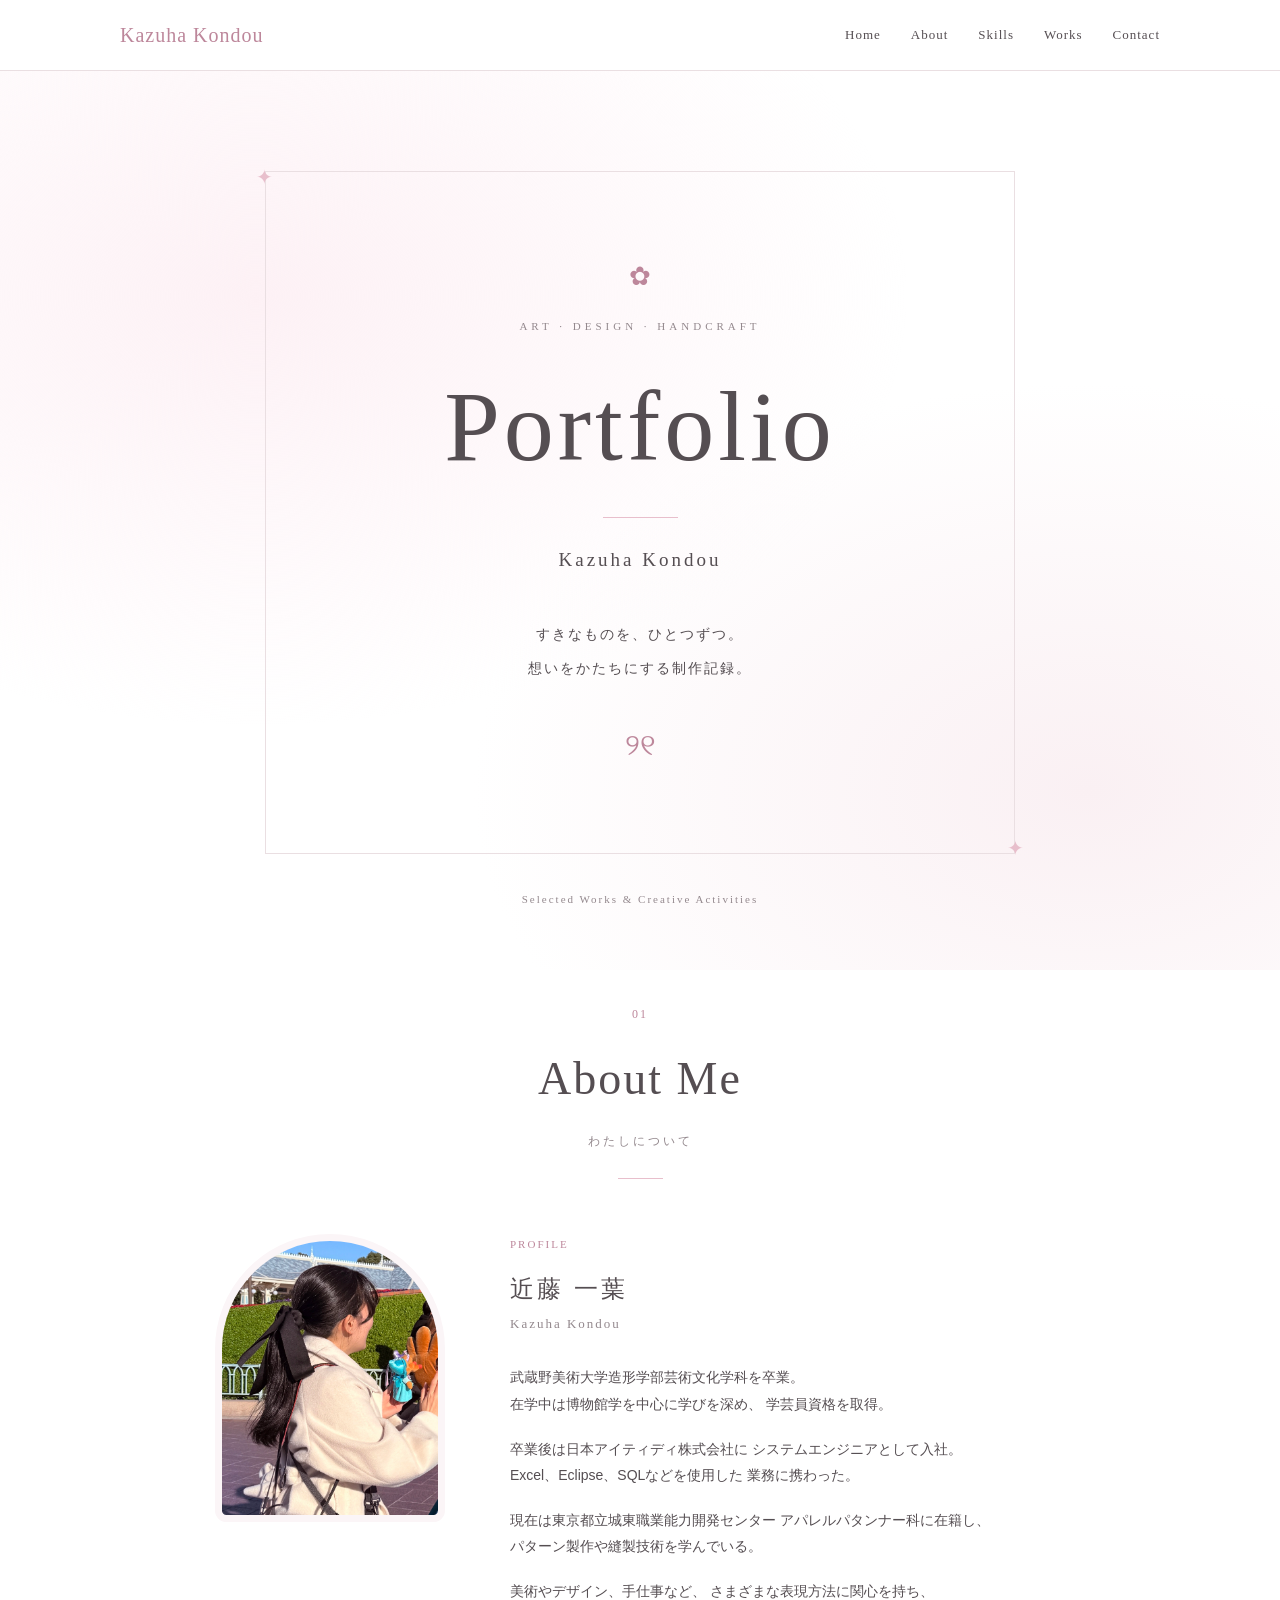
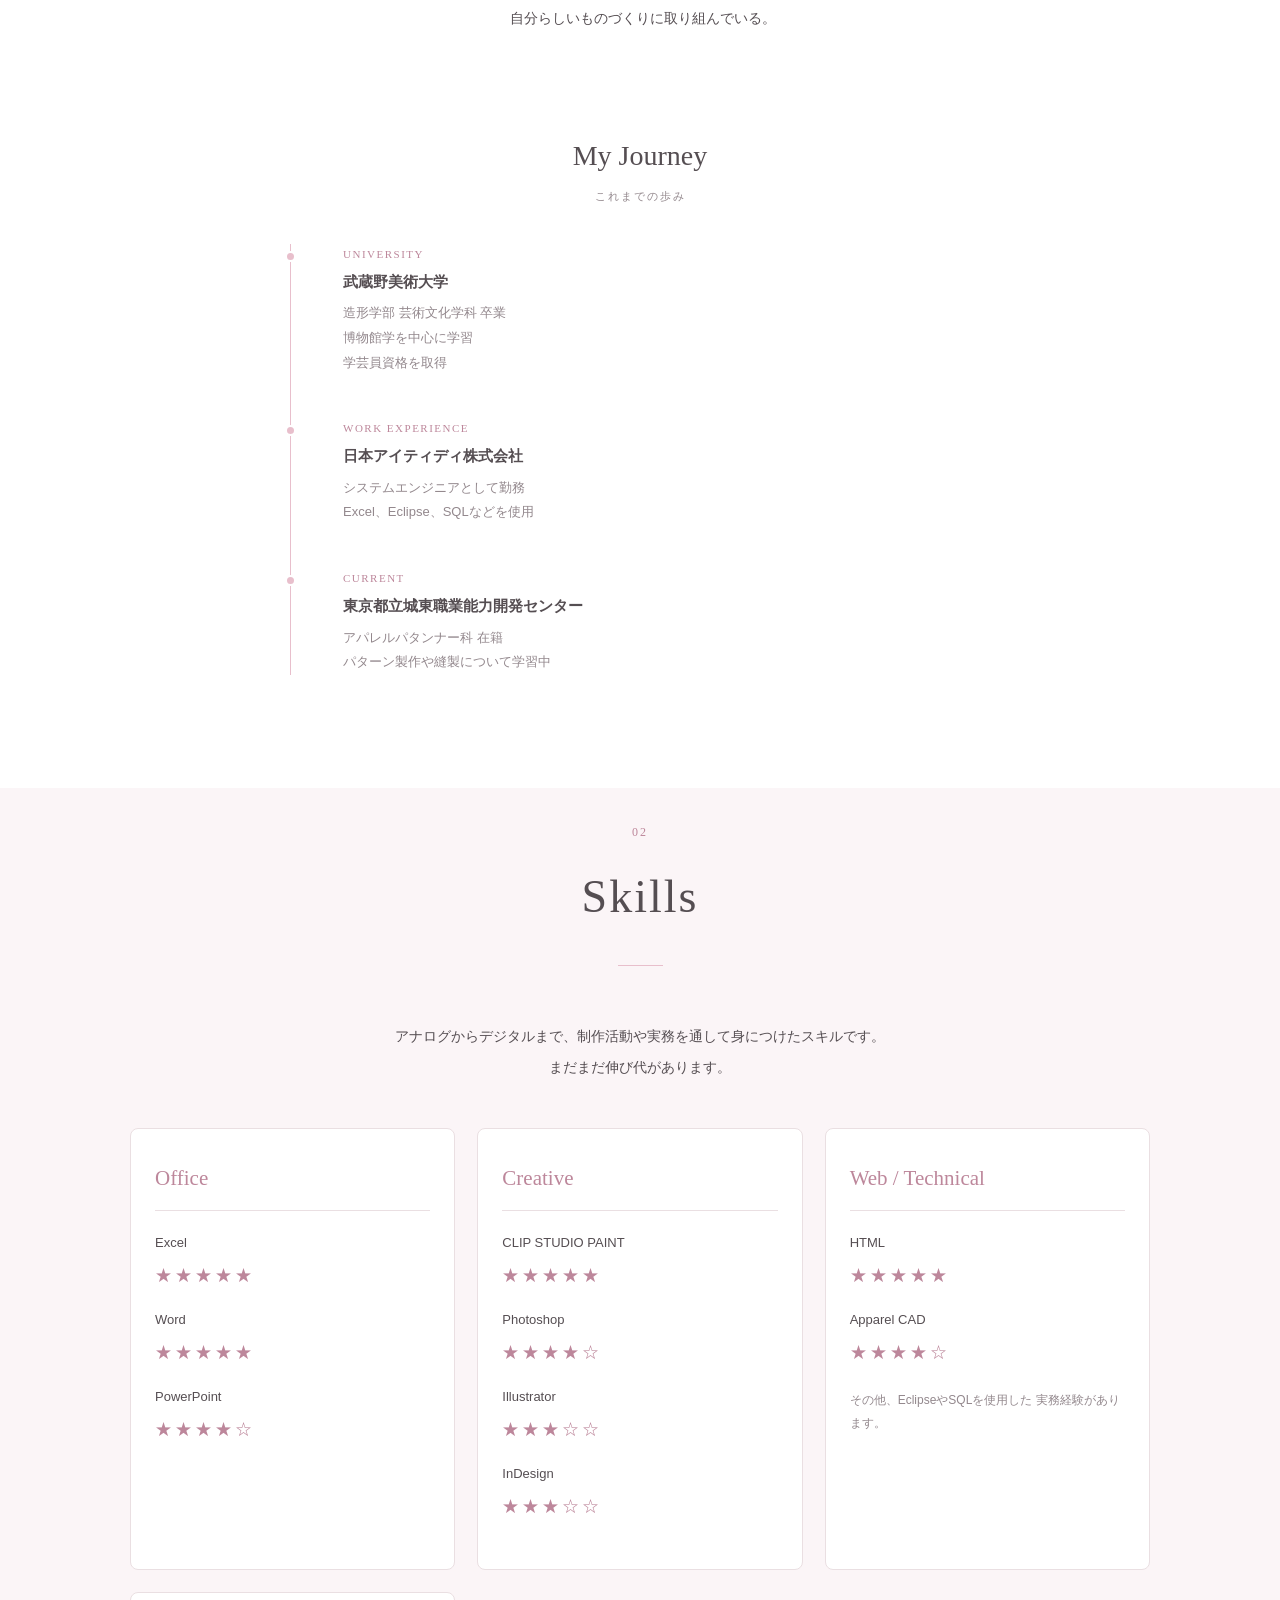
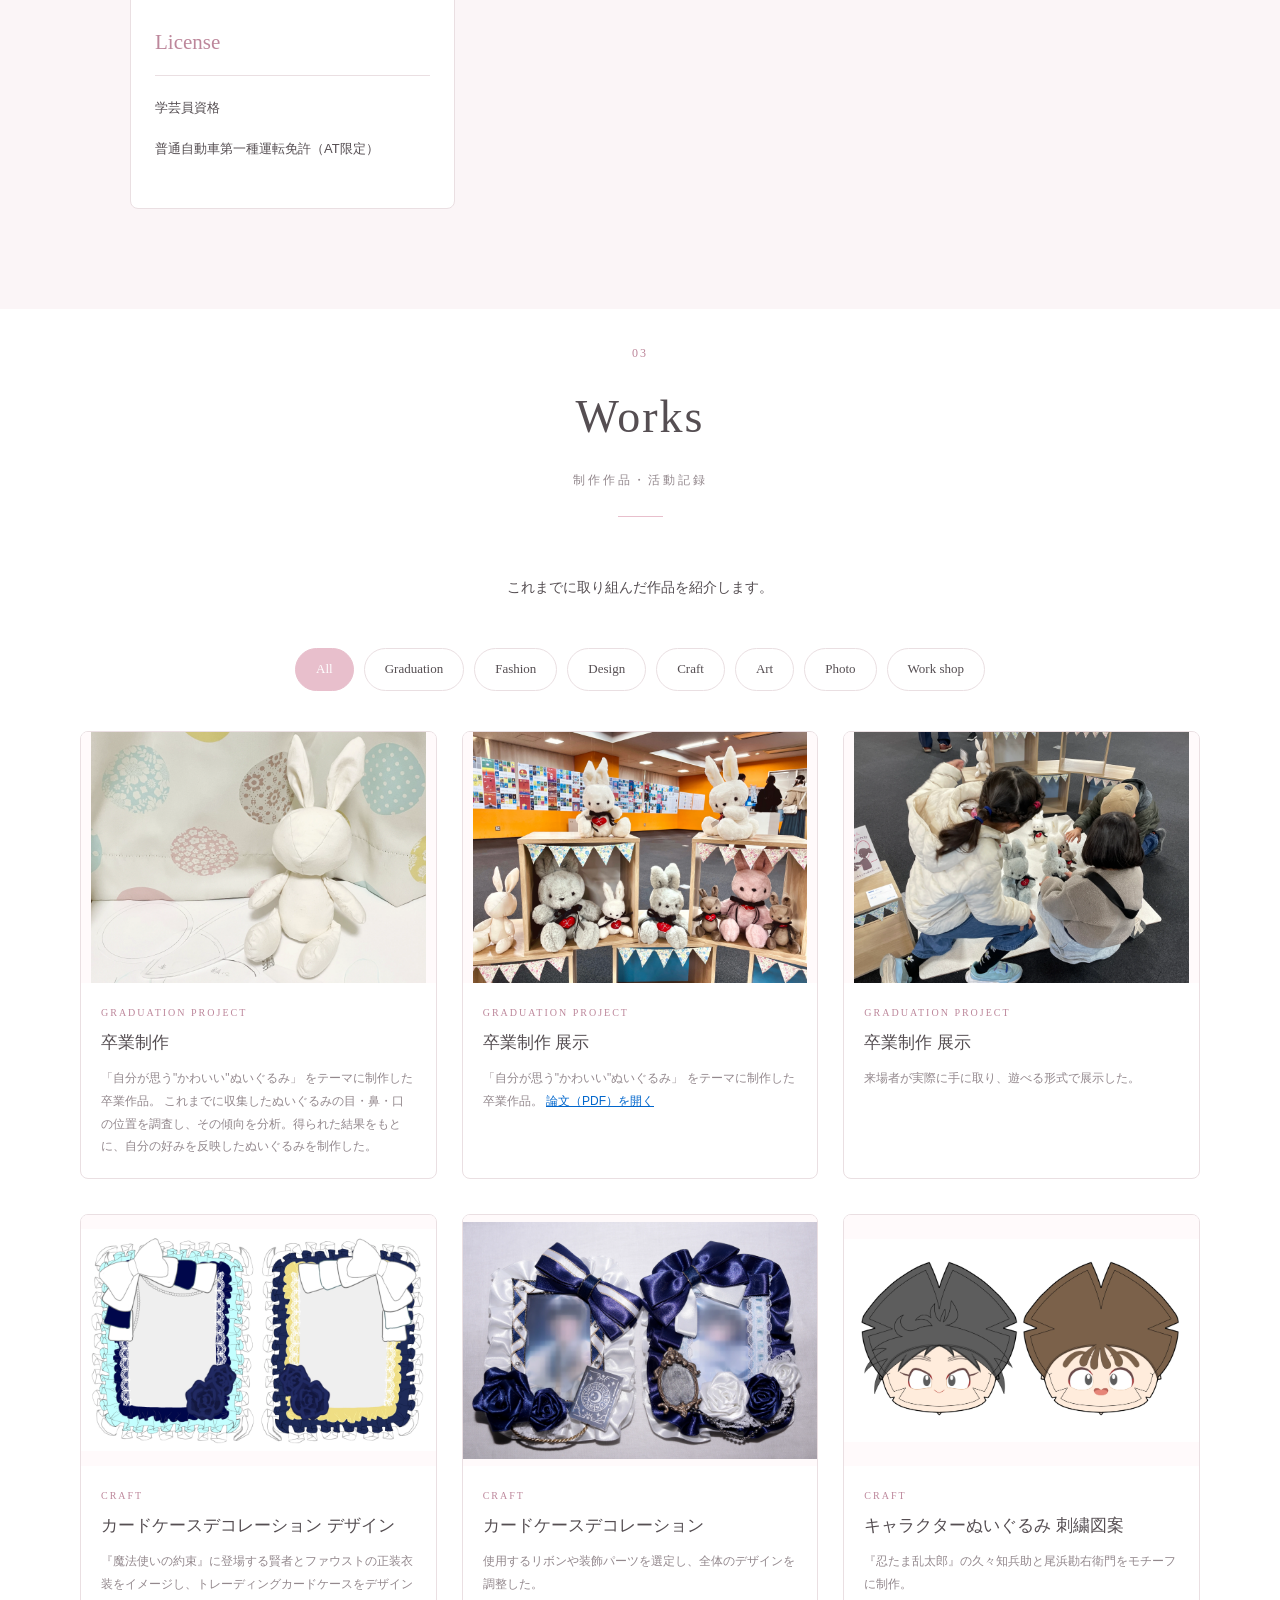
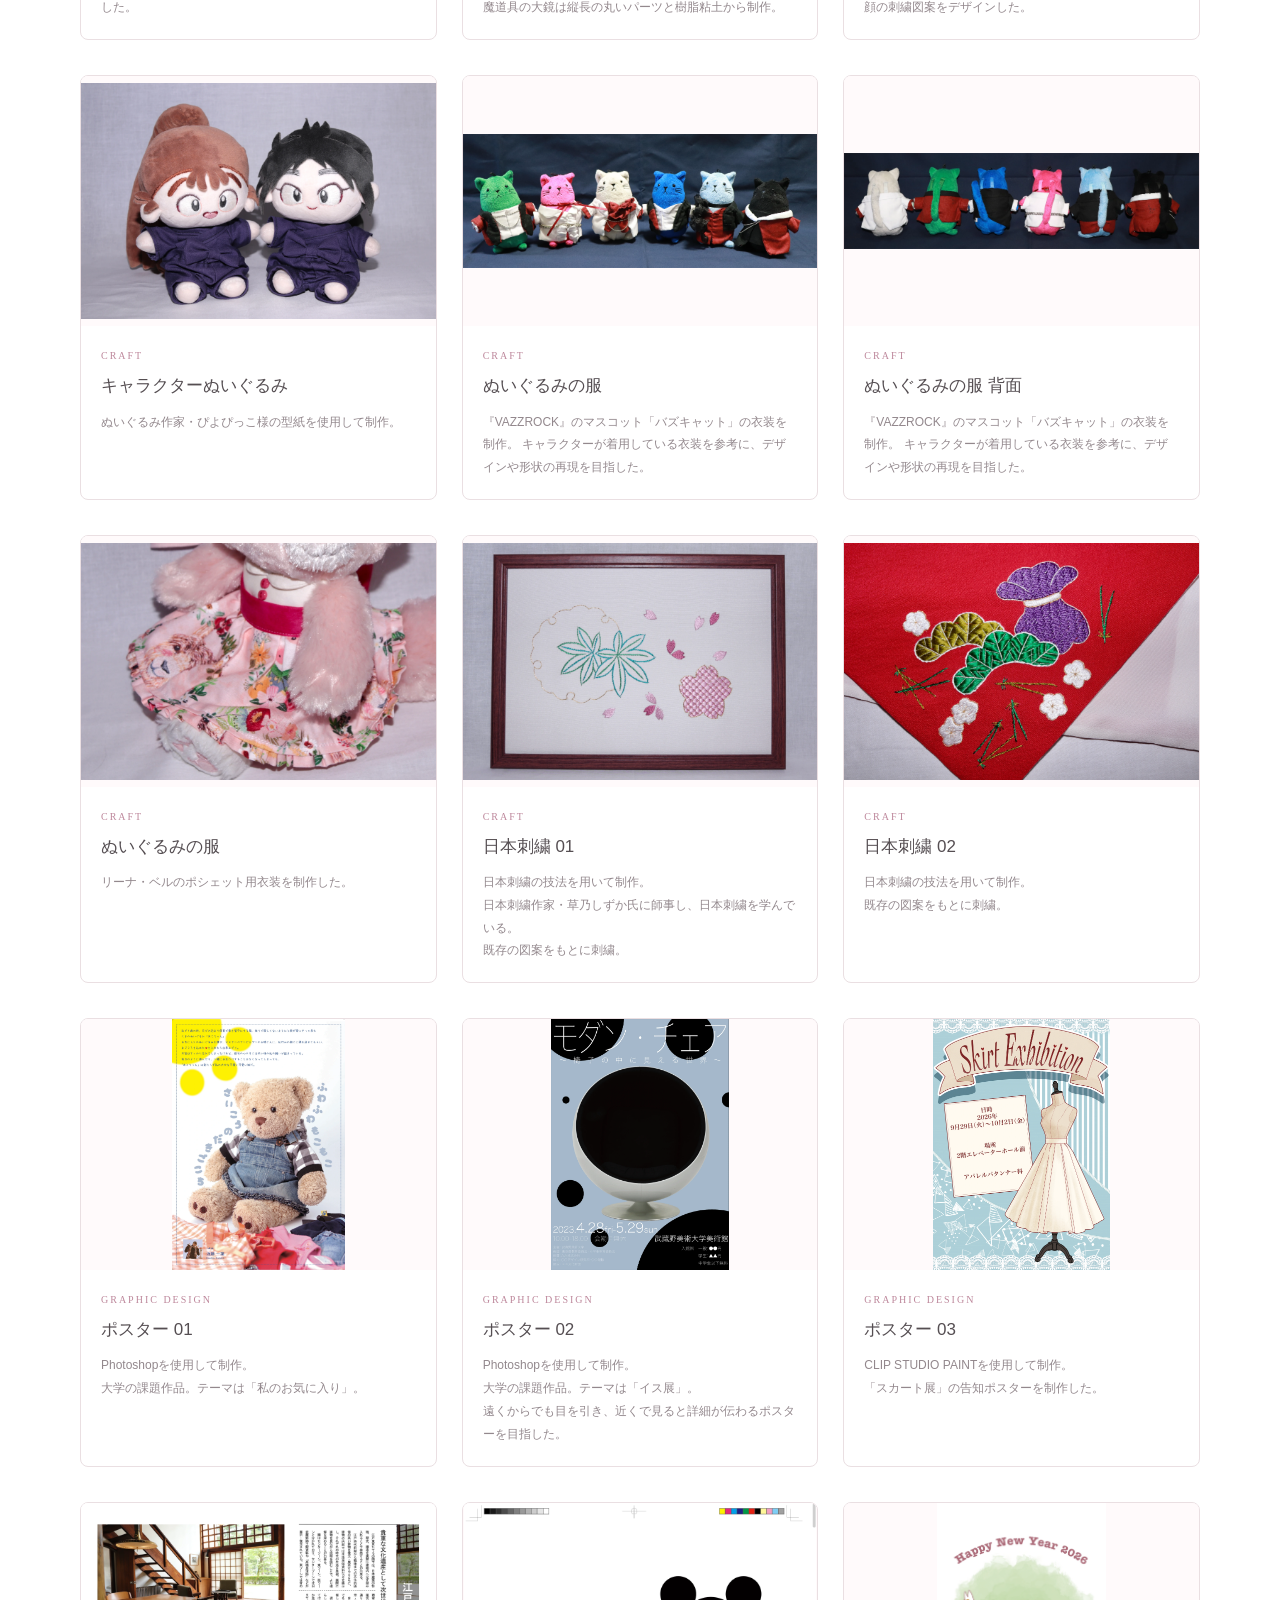
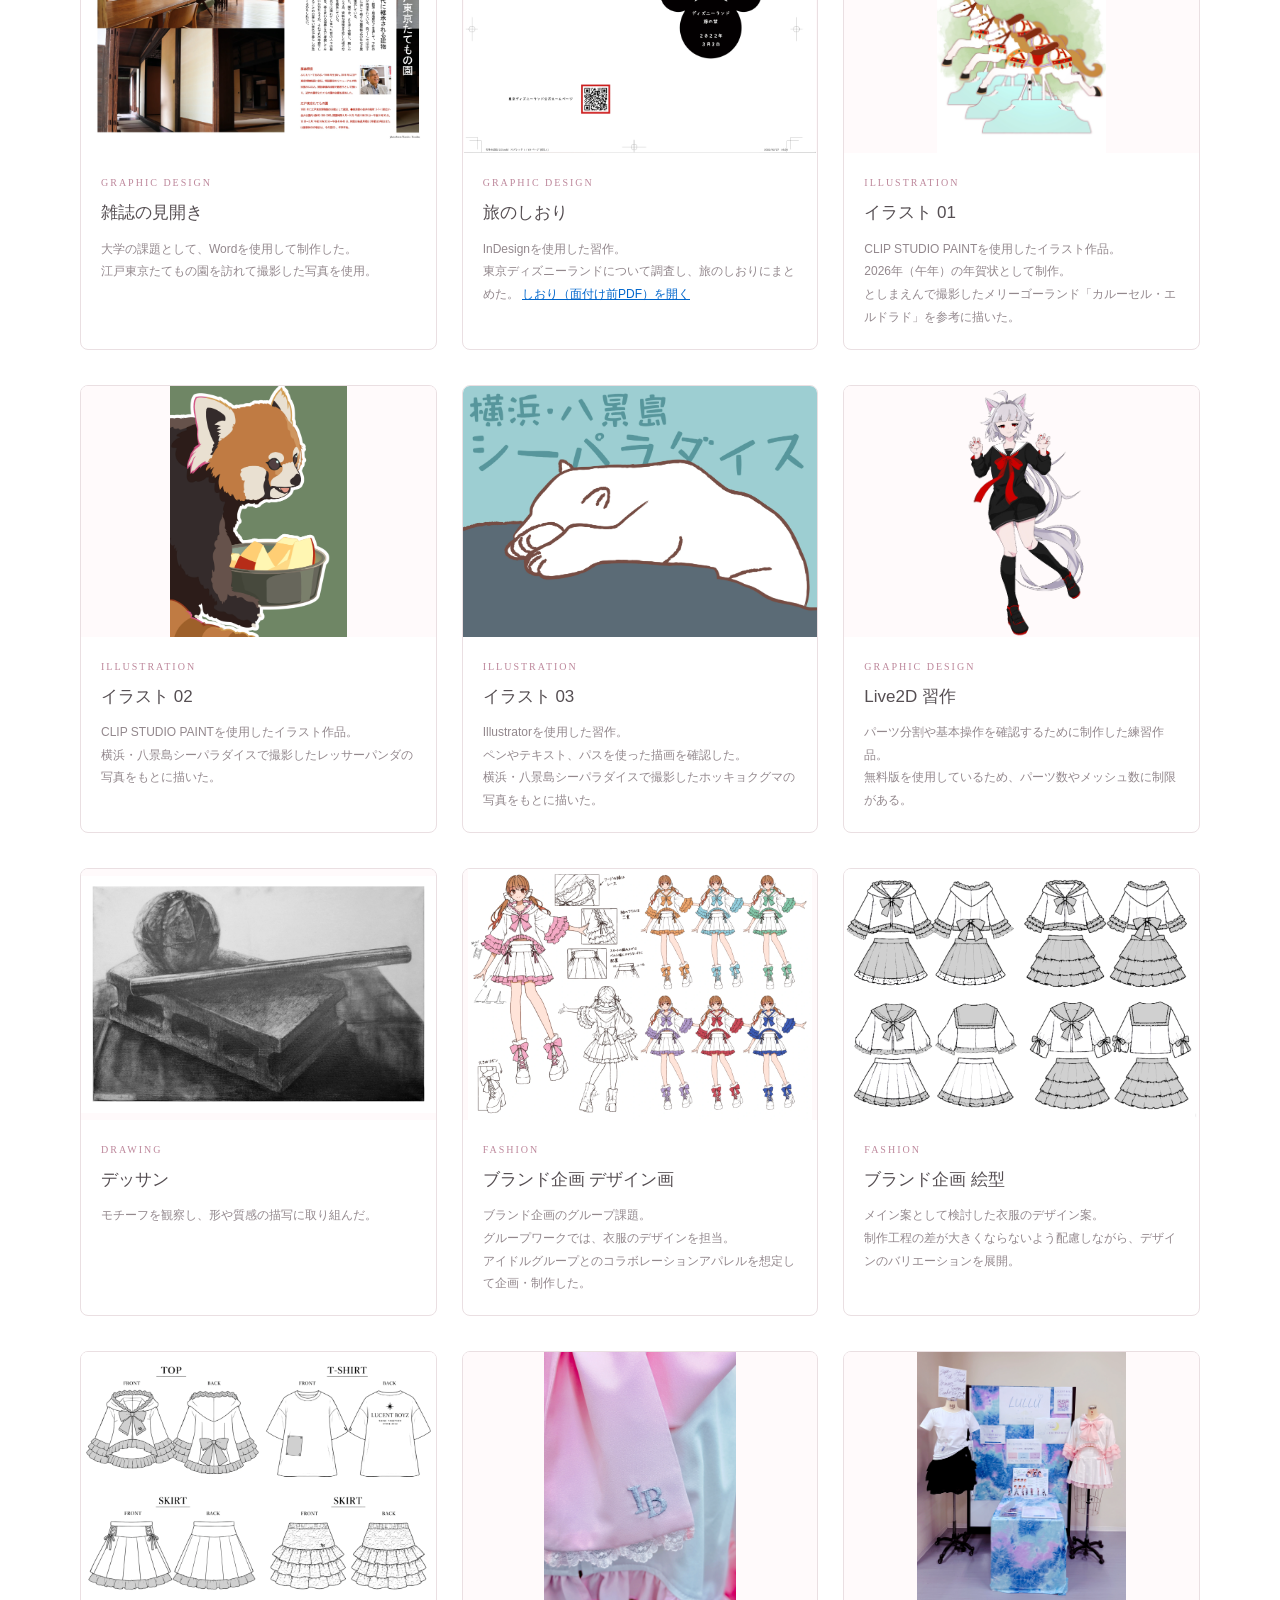
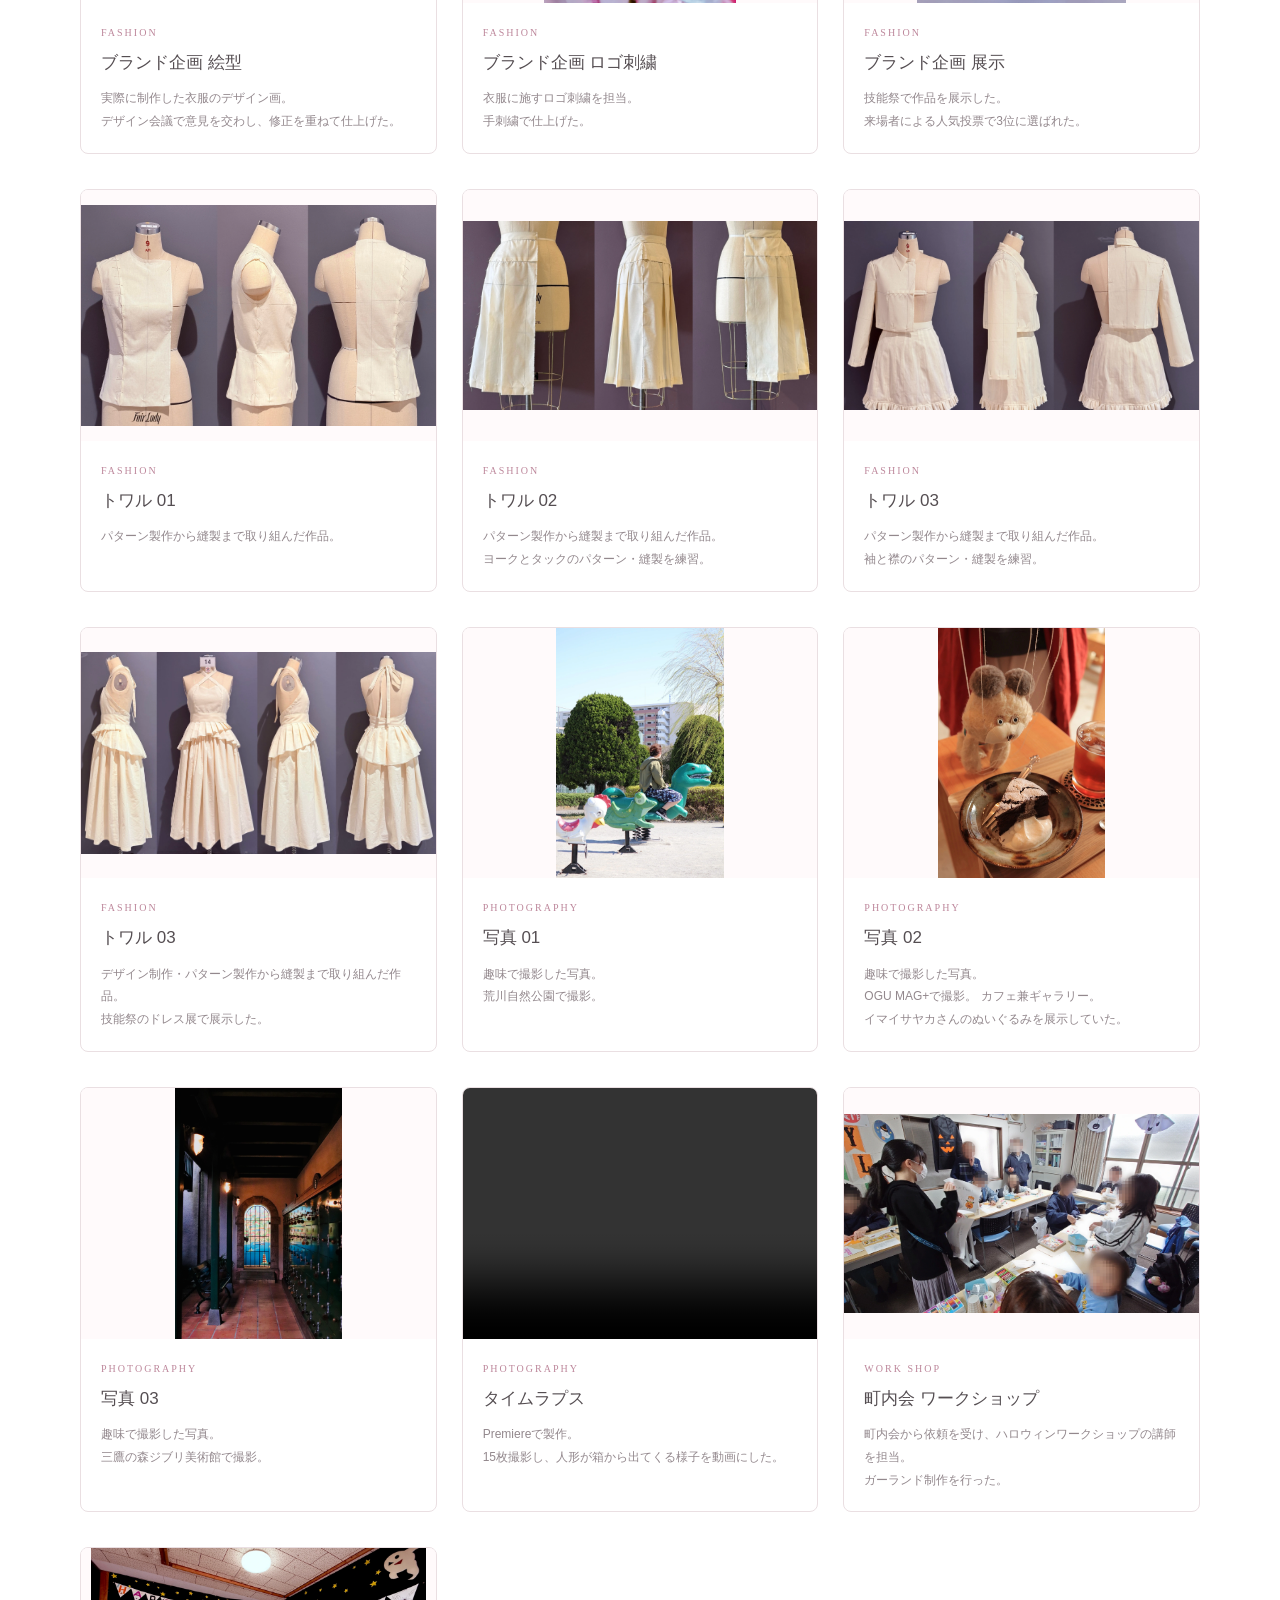
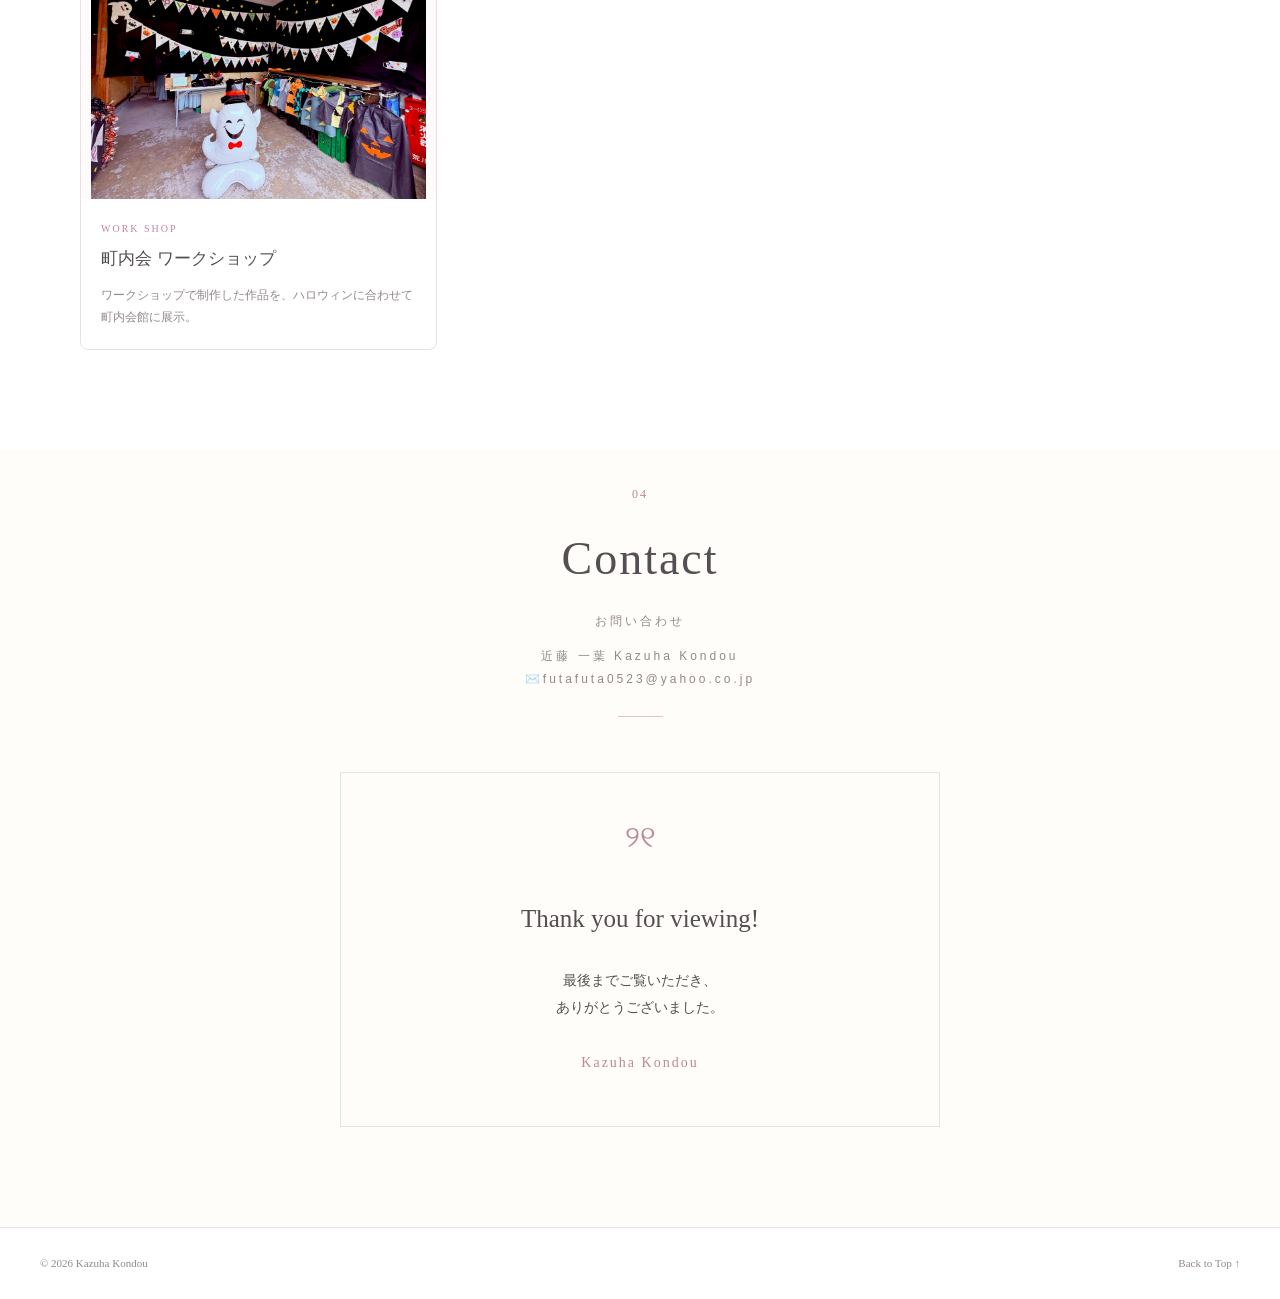
==== commit 781d0da9: "Update index.html" ====
--- a/index.html
+++ b/index.html
@@ -377,7 +377,7 @@
     </div>
     <div class="works-grid">
      <!-- 1. GRADUATION PROJECT -->
-     <article class="work-card" data-category="graduation">
+     <article class="work-card" data-category="graduation" data-print-group="graduation">
       <div class="work-image image-placeholder">
        <img alt="大学卒業制作" src="images/02.webp"/>
        <span>
@@ -398,7 +398,7 @@
        </p>
       </div>
      </article>
-     <article class="work-card" data-category="graduation">
+     <article class="work-card" data-category="graduation" data-print-group="graduation">
       <div class="work-image image-placeholder">
        <img alt="大学卒業制作" src="images/03.webp"/>
        <span>
@@ -421,7 +421,7 @@
        </p>
       </div>
      </article>
-     <article class="work-card" data-category="graduation">
+     <article class="work-card" data-category="graduation" data-print-group="graduation">
       <div class="work-image image-placeholder">
        <img alt="大学卒業制作" src="images/04.webp"/>
        <span>
@@ -441,7 +441,7 @@
       </div>
      </article>
      <!-- 2. CARD CASE DECORATION -->
-     <article class="work-card" data-category="craft">
+     <article class="work-card" data-category="craft" data-print-group="deco-plush">
       <div class="work-image image-placeholder">
        <img alt="トレカケースデコ" src="images/05.webp"/>
        <span>
@@ -460,7 +460,7 @@
        </p>
       </div>
      </article>
-     <article class="work-card" data-category="craft">
+     <article class="work-card" data-category="craft" data-print-group="deco-plush">
       <div class="work-image image-placeholder">
        <img alt="トレカケースデコ" src="images/06.webp"/>
        <span>
@@ -482,7 +482,7 @@
       </div>
      </article>
      <!-- 3. PLUSH TOYS -->
-     <article class="work-card" data-category="craft">
+     <article class="work-card" data-category="craft" data-print-group="deco-plush">
       <div class="work-image image-placeholder">
        <img alt="ぬいぐるみ2作品" src="images/07.webp"/>
        <span>
@@ -503,7 +503,7 @@
        </p>
       </div>
      </article>
-     <article class="work-card" data-category="craft">
+     <article class="work-card" data-category="craft" data-print-group="deco-plush">
       <div class="work-image image-placeholder">
        <img alt="ぬいぐるみ2作品" src="images/08.webp"/>
        <span>
@@ -523,7 +523,7 @@
       </div>
      </article>
      <!-- 4. PLUSH COSTUME -->
-     <article class="work-card" data-category="craft">
+     <article class="work-card" data-category="craft" data-print-group="plush-costume">
       <div class="work-image image-placeholder">
        <img alt="ぬいぐるみの服" src="images/09.webp"/>
        <span>
@@ -543,7 +543,7 @@
        </p>
       </div>
      </article>
-     <article class="work-card" data-category="craft">
+     <article class="work-card" data-category="craft" data-print-group="plush-costume">
       <div class="work-image image-placeholder">
        <img alt="ぬいぐるみの服" src="images/10.webp"/>
        <span>
@@ -563,7 +563,7 @@
        </p>
       </div>
      </article>
-     <article class="work-card" data-category="craft">
+     <article class="work-card" data-category="craft" data-print-group="plush-costume">
       <div class="work-image image-placeholder">
        <img alt="ぬいぐるみの服" src="images/11.webp"/>
        <span>
@@ -583,7 +583,7 @@
       </div>
      </article>
      <!-- 5. JAPANESE EMBROIDERY -->
-     <article class="work-card" data-category="craft">
+     <article class="work-card" data-category="craft" data-print-group="embroidery">
       <div class="work-image image-placeholder">
        <img alt="日本刺繍作品1" src="images/12.webp"/>
        <span>
@@ -606,7 +606,7 @@
        </p>
       </div>
      </article>
-     <article class="work-card" data-category="craft">
+     <article class="work-card" data-category="craft" data-print-group="embroidery">
       <div class="work-image image-placeholder">
        <img alt="日本刺繍作品2" src="images/13.webp"/>
        <span>
@@ -628,7 +628,7 @@
       </div>
      </article>
      <!-- 6. POSTER DESIGN -->
-     <article class="work-card" data-category="design">
+     <article class="work-card" data-category="design" data-print-group="poster">
       <div class="work-image image-placeholder">
        <img alt="ポスター作品1" src="images/14.webp"/>
        <span>
@@ -649,7 +649,7 @@
        </p>
       </div>
      </article>
-     <article class="work-card" data-category="design">
+     <article class="work-card" data-category="design" data-print-group="poster">
       <div class="work-image image-placeholder">
        <img alt="ポスター作品2" src="images/15.webp"/>
        <span>
@@ -672,7 +672,7 @@
        </p>
       </div>
      </article>
-     <article class="work-card" data-category="design">
+     <article class="work-card" data-category="design" data-print-group="poster">
       <div class="work-image image-placeholder">
        <img alt="ポスター作品3" src="images/16.webp"/>
        <span>
@@ -694,7 +694,7 @@
       </div>
      </article>
      <!-- 7. EDITORIAL DESIGN -->
-     <article class="work-card" data-category="design">
+     <article class="work-card" data-category="design" data-print-group="editorial-drawing">
       <div class="work-image image-placeholder">
        <img alt="雑誌の見開きデザイン" src="images/17.webp"/>
        <span>
@@ -715,7 +715,7 @@
        </p>
       </div>
      </article>
-     <article class="work-card" data-category="design">
+     <article class="work-card" data-category="design" data-print-group="editorial-drawing">
       <div class="work-image image-placeholder">
        <img alt="旅のしおり" src="images/18.webp"/>
        <span>
@@ -740,7 +740,7 @@
       </div>
      </article>
      <!-- 8. ILLUSTRATION -->
-     <article class="work-card" data-category="art">
+     <article class="work-card" data-category="art" data-print-group="illustration-live2d">
       <div class="work-image image-placeholder">
        <img alt="個人制作イラスト1" src="images/19.webp"/>
        <span>
@@ -763,7 +763,7 @@
        </p>
       </div>
      </article>
-     <article class="work-card" data-category="art">
+     <article class="work-card" data-category="art" data-print-group="illustration-live2d">
       <div class="work-image image-placeholder">
        <img alt="個人制作イラスト2" src="images/20.webp"/>
        <span>
@@ -784,7 +784,7 @@
        </p>
       </div>
      </article>
-     <article class="work-card" data-category="art">
+     <article class="work-card" data-category="art" data-print-group="illustration-live2d">
       <div class="work-image image-placeholder">
        <img alt="個人制作イラスト3" src="images/21.webp"/>
        <span>
@@ -808,7 +808,7 @@
       </div>
      </article>
      <!-- 9. LIVE2D -->
-     <article class="work-card" data-category="art">
+     <article class="work-card" data-category="art" data-print-group="illustration-live2d">
       <div class="work-image image-placeholder">
        <img alt="Live2D" src="images/22.gif"/>
        <span>
@@ -830,7 +830,7 @@
       </div>
      </article>
      <!-- 10. DRAWING -->
-     <article class="work-card" data-category="art">
+     <article class="work-card" data-category="art" data-print-group="editorial-drawing">
       <div class="work-image image-placeholder">
        <img alt="デッサン作品1" src="images/23.webp"/>
        <span>
@@ -850,7 +850,7 @@
       </div>
      </article>
      <!-- 11. FASHION DESIGN -->
-     <article class="work-card" data-category="fashion">
+     <article class="work-card" data-category="fashion" data-print-group="brand-1">
       <div class="work-image image-placeholder">
        <img alt="ブランド企画 デザイン画" src="images/24.webp"/>
        <span>
@@ -873,7 +873,7 @@
        </p>
       </div>
      </article>
-     <article class="work-card" data-category="fashion">
+     <article class="work-card" data-category="fashion" data-print-group="brand-1">
       <div class="work-image image-placeholder">
        <img alt="ブランド企画 絵型" src="images/25.webp"/>
        <span>
@@ -894,7 +894,7 @@
        </p>
       </div>
      </article>
-     <article class="work-card" data-category="fashion">
+     <article class="work-card" data-category="fashion" data-print-group="brand-1">
       <div class="work-image image-placeholder">
        <img alt="ブランド企画 絵型" src="images/26.webp"/>
        <span>
@@ -915,7 +915,7 @@
        </p>
       </div>
      </article>
-     <article class="work-card" data-category="fashion">
+     <article class="work-card" data-category="fashion" data-print-group="brand-1">
       <div class="work-image image-placeholder">
        <img alt="ブランド企画 ロゴ刺繍" src="images/27.webp"/>
        <span>
@@ -936,7 +936,7 @@
        </p>
       </div>
      </article>
-     <article class="work-card" data-category="fashion">
+     <article class="work-card" data-category="fashion" data-print-group="brand-2">
       <div class="work-image image-placeholder">
        <img alt="ブランド企画 展示" src="images/28.webp"/>
        <span>
@@ -958,7 +958,7 @@
       </div>
      </article>
      <!-- 12. TOILE -->
-     <article class="work-card" data-category="fashion">
+     <article class="work-card" data-category="fashion" data-print-group="toile">
       <div class="work-image image-placeholder">
        <img alt="トワル作品1" src="images/29.webp"/>
        <span>
@@ -977,7 +977,7 @@
        </p>
       </div>
      </article>
-     <article class="work-card" data-category="fashion">
+     <article class="work-card" data-category="fashion" data-print-group="toile">
       <div class="work-image image-placeholder">
        <img alt="トワル作品2" src="images/30.webp"/>
        <span>
@@ -998,7 +998,7 @@
        </p>
       </div>
      </article>
-     <article class="work-card" data-category="fashion">
+     <article class="work-card" data-category="fashion" data-print-group="toile">
       <div class="work-image image-placeholder">
        <img alt="トワル作品3" src="images/31.webp"/>
        <span>
@@ -1019,7 +1019,7 @@
        </p>
       </div>
      </article>
-     <article class="work-card" data-category="fashion">
+     <article class="work-card" data-category="fashion" data-print-group="toile">
       <div class="work-image image-placeholder">
        <img alt="トワル作品3" src="images/32.webp"/>
        <span>
@@ -1041,7 +1041,7 @@
       </div>
      </article>
      <!-- 13. PHOTOGRAPHY -->
-     <article class="work-card" data-category="photo">
+     <article class="work-card" data-category="photo" data-print-group="photo">
       <div class="work-image image-placeholder">
        <img alt="写真作品1" src="images/33.webp"/>
        <span>
@@ -1062,7 +1062,7 @@
        </p>
       </div>
      </article>
-     <article class="work-card" data-category="photo">
+     <article class="work-card" data-category="photo" data-print-group="photo">
       <div class="work-image image-placeholder">
        <img alt="写真作品2" src="images/34.webp"/>
        <span>
@@ -1084,7 +1084,7 @@
        </p>
       </div>
      </article>
-     <article class="work-card" data-category="photo">
+     <article class="work-card" data-category="photo" data-print-group="photo">
       <div class="work-image image-placeholder">
        <img alt="写真作品3" src="images/35.webp"/>
        <span>
@@ -1106,7 +1106,7 @@
       </div>
      </article>
      <!-- 14. TIMELAPSE -->
-     <article class="work-card" data-category="photo">
+     <article class="work-card" data-category="photo" data-print-group="photo">
       <div class="work-image image-placeholder">
        <video aria-label="タイムラプス作品" class="work-video" controls="" playsinline="" preload="metadata">
         <source src="images/mov_web.mp4" type="video/mp4"/>
@@ -1129,7 +1129,7 @@
       </div>
      </article>
      <!-- 15. WORKSHOP -->
-     <article class="work-card" data-category="work shop">
+     <article class="work-card" data-category="work shop" data-print-group="workshop">
       <div class="work-image image-placeholder">
        <img alt="ワークショップ" src="images/36.webp"/>
        <span>
@@ -1149,7 +1149,7 @@
        </p>
       </div>
      </article>
-     <article class="work-card" data-category="work shop">
+     <article class="work-card" data-category="work shop" data-print-group="workshop">
       <div class="work-image image-placeholder">
        <img alt="ワークショップ" src="images/37.webp"/>
        <span>
--- a/style_with_video.css
+++ b/style_with_video.css
@@ -135,7 +135,8 @@
   align-items: center;
   text-align: center;
   position: relative;
-  background:
+  background-color: var(--white);
+  background-image:
     radial-gradient(
       ellipse at 20% 25%,
       #fdf1f5 0%,
@@ -145,8 +146,7 @@
       ellipse at 85% 80%,
       #faf0f3 0%,
       transparent 40%
-    ),
-    var(--white);
+    );
 }
 
 .hero-content {
@@ -551,14 +551,12 @@
   display: none;
 }
 
-/* 作品画像枠（A4横比率に統一） */
 .work-image {
   width: 100%;
   aspect-ratio: 297 / 210;
   overflow: hidden;
 }
 
-/* Web画面表示：全体表示・クリック拡大 */
 .work-image img {
   width: 100%;
   height: 100%;
@@ -578,7 +576,6 @@
   outline-offset: -3px;
 }
 
-/* 画面表示時のみ：横長クラスが付いた画像は中央基準で枠を埋める */
 @media screen {
   .work-image img.landscape {
     object-fit: cover;
@@ -586,7 +583,6 @@
   }
 }
 
-/* 動画：作品画像と同じ枠内に縦横比を保って表示 */
 .work-image video {
   display: block;
   width: 100%;
@@ -620,7 +616,6 @@
   margin-bottom: 0;
 }
 
-/* PDFリンク */
 .pdf-link {
   color: #0066cc;
   text-decoration: underline;
@@ -932,36 +927,33 @@
 
 
 /* =================================
-12. A4 LANDSCAPE PRINT / PDF
+12. A4 PORTRAIT PRINT / PDF
 ================================= */
 
-@page {
-  size: A4 landscape;
-  margin: 10mm;
-}
-
-/* =================================
-   A4 PORTRAIT PRINT / PDF
-================================= */
 @page {
   size: A4 portrait;
   margin: 10mm;
 }
 
 @media print {
+  *, *::before, *::after {
+    box-shadow: none !important;
+    text-shadow: none !important;
+  }
+
   html, body {
     width: 100%;
     margin: 0;
     padding: 0;
+    background-color: #ffffff !important;
+    background-image: none !important;
+    color: var(--text);
     font-size: 8.5pt;
     line-height: 1.45;
-    background: #ffffff !important;
-    color: var(--text);
     -webkit-print-color-adjust: exact;
     print-color-adjust: exact;
   }
 
-  /* 印刷不要要素を非表示 */
   .site-header,
   .menu-toggle,
   .site-footer,
@@ -971,98 +963,74 @@
     display: none !important;
   }
 
-  /* 条件3：表紙の謎の黒い部分を防止（radial-gradientを解除して白背景に） */
+  /* 表紙の謎の黒い部分を完全防止 */
   .hero {
+    display: block !important;
     min-height: 0 !important;
     height: auto !important;
-    padding: 18mm 8mm !important;
-    background: #ffffff !important;
+    padding: 20mm 10mm !important;
+    background-color: #ffffff !important;
+    background-image: none !important;
+    break-after: page !important;
+    page-break-after: always !important;
+  }
+
+  .hero-content {
     display: block !important;
-    break-after: page;
-    page-break-after: always;
-  }
-
-  .hero::before,
-  .hero::after,
-  .hero-content::before,
-  .hero-content::after {
-    background: transparent !important;
-    box-shadow: none !important;
-  }
-
-  .hero-content {
     width: 100%;
-    max-width: none;
     padding: 14mm 10mm;
-    background: #ffffff !important;
+    background-color: #ffffff !important;
+    background-image: none !important;
     border: 1px solid var(--line);
   }
 
   .hero h1 {
     font-size: 36pt;
-    margin: 8px 0;
-  }
-
-  /* 共通セクション：条件2（改ページにコンテンツが被らないようブロック制御） */
+    margin: 10px 0;
+  }
+
   .section {
-    max-width: none;
-    padding: 4mm 0;
-    margin: 0;
     display: block !important;
+    max-width: none !important;
+    padding: 4mm 0 !important;
+    margin: 0 !important;
+    background-color: #ffffff !important;
+    background-image: none !important;
   }
 
   #about,
   #skills,
   #works,
   #contact {
-    break-before: page;
-    page-break-before: always;
-  }
-
-  .section-heading {
-    margin-bottom: 5mm;
-    break-after: avoid;
-    page-break-after: avoid;
-  }
-
-  .section-heading h2 {
-    font-size: 20pt;
-  }
-
-  /* About Me */
+    break-before: page !important;
+    page-break-before: always !important;
+  }
+
+  .section-heading,
+  .sub-heading {
+    break-after: avoid !important;
+    page-break-after: avoid !important;
+  }
+
+  .about-layout,
+  .timeline,
+  .skills-grid,
+  .skill-card,
+  .contact-content {
+    break-inside: avoid !important;
+    page-break-inside: avoid !important;
+  }
+
   .about-layout {
     display: grid;
     grid-template-columns: 36mm 1fr;
     gap: 6mm;
     max-width: none;
-    break-inside: avoid;
-    page-break-inside: avoid;
   }
 
   .profile-photo {
     max-width: 36mm;
     border-width: 3px;
-  }
-
-  .sub-heading {
-    margin: 6mm 0 3mm;
-    break-after: avoid;
-    page-break-after: avoid;
-  }
-
-  .timeline {
-    max-width: none;
-  }
-
-  .timeline-item {
-    break-inside: avoid;
-    page-break-inside: avoid;
-    padding-bottom: 3mm;
-  }
-
-  /* Skills */
-  .section-pink {
-    background: #ffffff !important;
   }
 
   .skills-grid {
@@ -1073,77 +1041,79 @@
 
   .skill-card {
     padding: 4mm;
-    break-inside: avoid;
-    page-break-inside: avoid;
-  }
-
-  /* Works：flex/gridの改ページ被りを防ぐためブロック＋インラインブロックで配置 */
+  }
+
+  /* 作品一覧：改ページ被りを防ぎつつ1ページ4作品目安（2列×2段） */
   .works-grid {
     display: block !important;
-    font-size: 0; /* inline-block間の余白を消す */
+  }
+
+  .works-grid::after {
+    content: "";
+    display: block;
+    clear: both;
   }
 
   .work-card,
   .work-card.hidden {
-    display: inline-block !important;
-    vertical-align: top;
-    width: calc(50% - 2.5mm);
-    margin-right: 5mm;
+    display: block !important;
+    float: left;
+    width: calc(50% - 3mm);
+    margin-right: 6mm;
     margin-bottom: 5mm;
-    font-size: 8.5pt;
+    background-color: #ffffff !important;
+    border: 1px solid var(--line);
     break-inside: avoid !important;
     page-break-inside: avoid !important;
-    box-shadow: none !important;
-    transform: none !important;
-    border: 1px solid var(--line);
-    background: #ffffff !important;
-  }
-
-  /* 偶数番目（右列）の右マージンを消す */
-  .work-card:nth-child(even) {
+  }
+
+  .work-card:nth-child(2n) {
     margin-right: 0;
   }
 
-  /* 作品の種類が変わるカードの手前で改ページ */
+  /* 作品ジャンルが変わるカードの手前で改ページ */
   .work-card.category-break {
+    clear: both !important;
+    margin-right: 0;
     break-before: page !important;
     page-break-before: always !important;
-    margin-left: 0;
-  }
-
-  /* 条件1：作品画像が見切れなく全体表示される設定 */
+  }
+
+  /* 作品画像が見切れなく全体表示される設定 */
   .work-image {
+    display: block !important;
     width: 100%;
     height: auto !important;
-    min-height: 36mm;
-    max-height: 44mm;
     aspect-ratio: auto !important;
     overflow: visible !important;
-    background: #ffffff !important;
-    display: flex;
-    align-items: center;
-    justify-content: center;
+    background-color: #ffffff !important;
+    background-image: none !important;
     padding: 2mm;
+    text-align: center;
+  }
+
+  .work-image span {
+    display: none !important;
   }
 
   .work-image img,
   .work-image img.landscape,
   .work-image video {
-    display: block !important;
+    display: inline-block !important;
     width: auto !important;
     height: auto !important;
     max-width: 100% !important;
-    max-height: 40mm !important;
+    max-height: 42mm !important;
     object-fit: contain !important;
-    object-position: center !important;
-    background: #ffffff !important;
+    background-color: #ffffff !important;
     cursor: default;
   }
 
   .work-info {
+    display: block !important;
     padding: 2.5mm 3mm;
-    break-inside: avoid;
-    page-break-inside: avoid;
+    break-inside: avoid !important;
+    page-break-inside: avoid !important;
   }
 
   .work-category {
@@ -1161,15 +1131,8 @@
     line-height: 1.4;
   }
 
-  /* Contact */
-  .contact-section {
-    background: #ffffff !important;
-  }
-
   .contact-content {
     margin-top: 8mm;
     padding: 8mm;
-    break-inside: avoid;
-    page-break-inside: avoid;
-  }
-}
+  }
+}
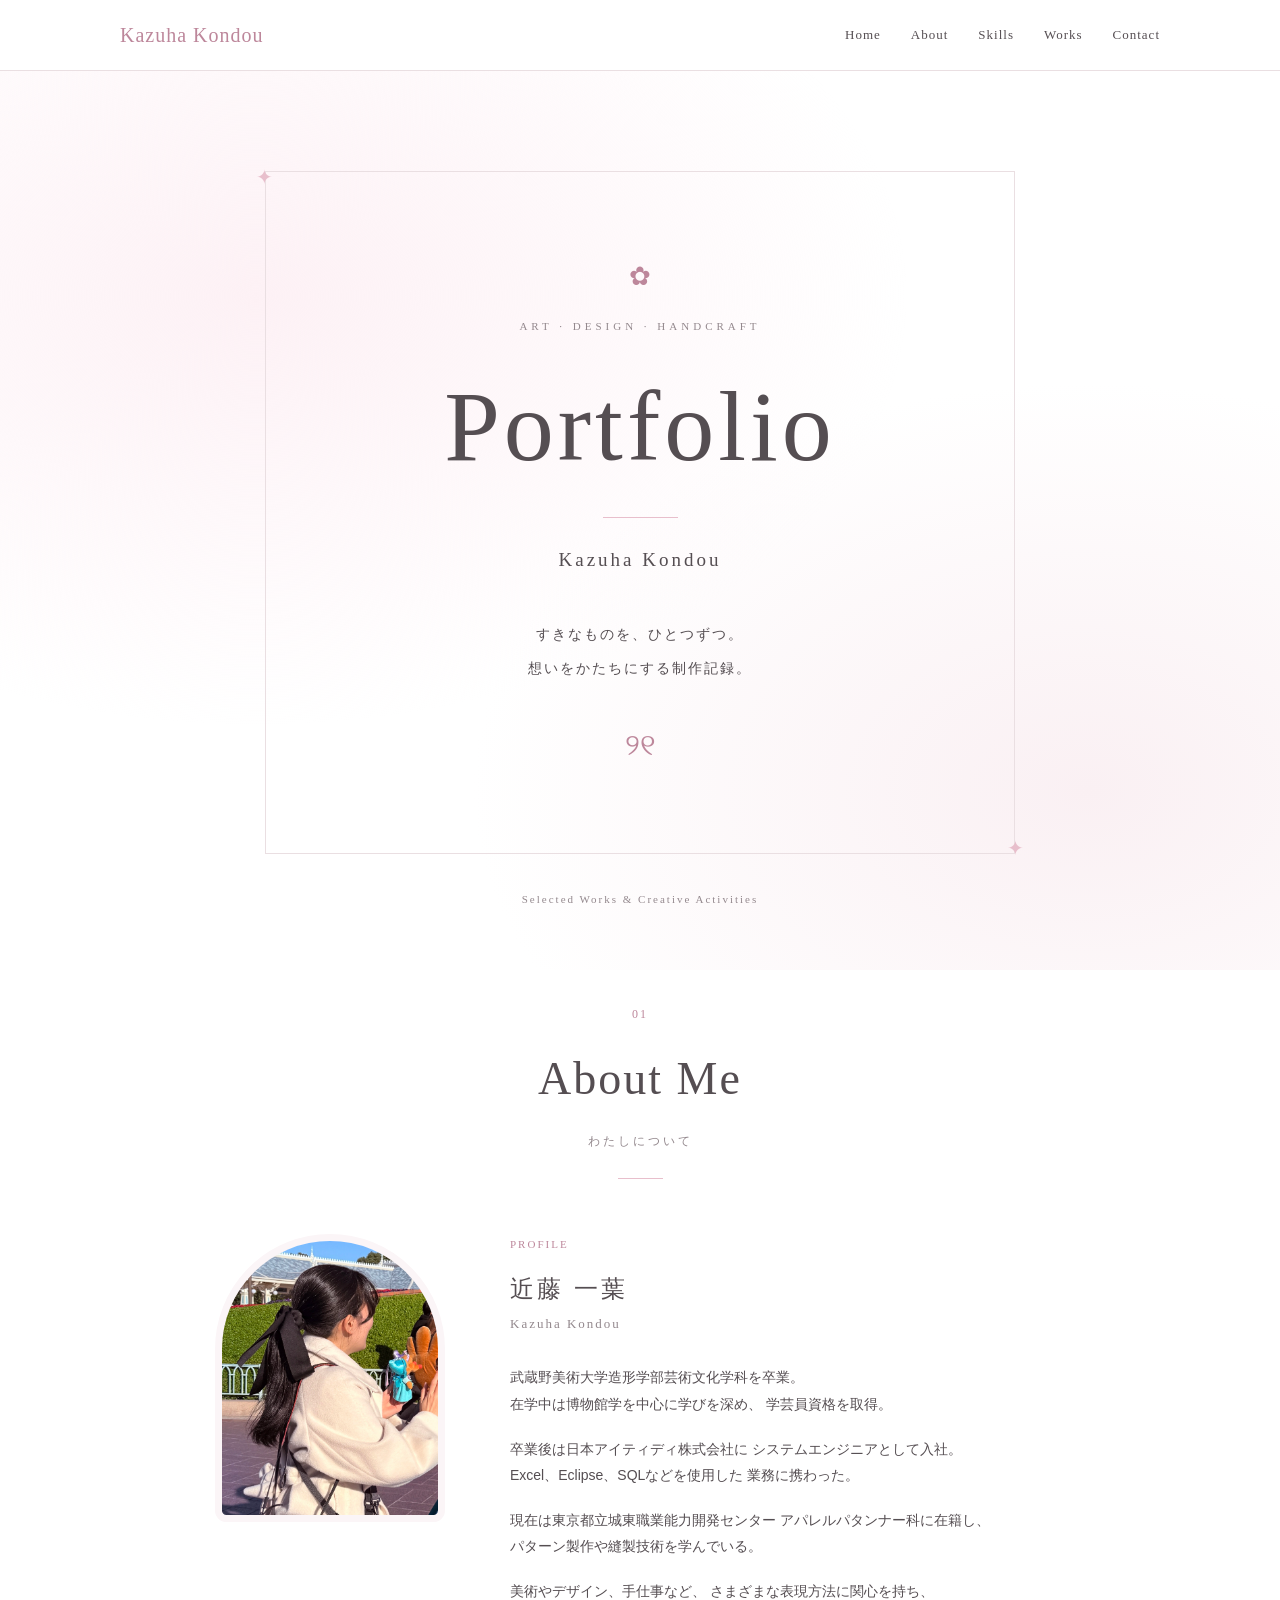
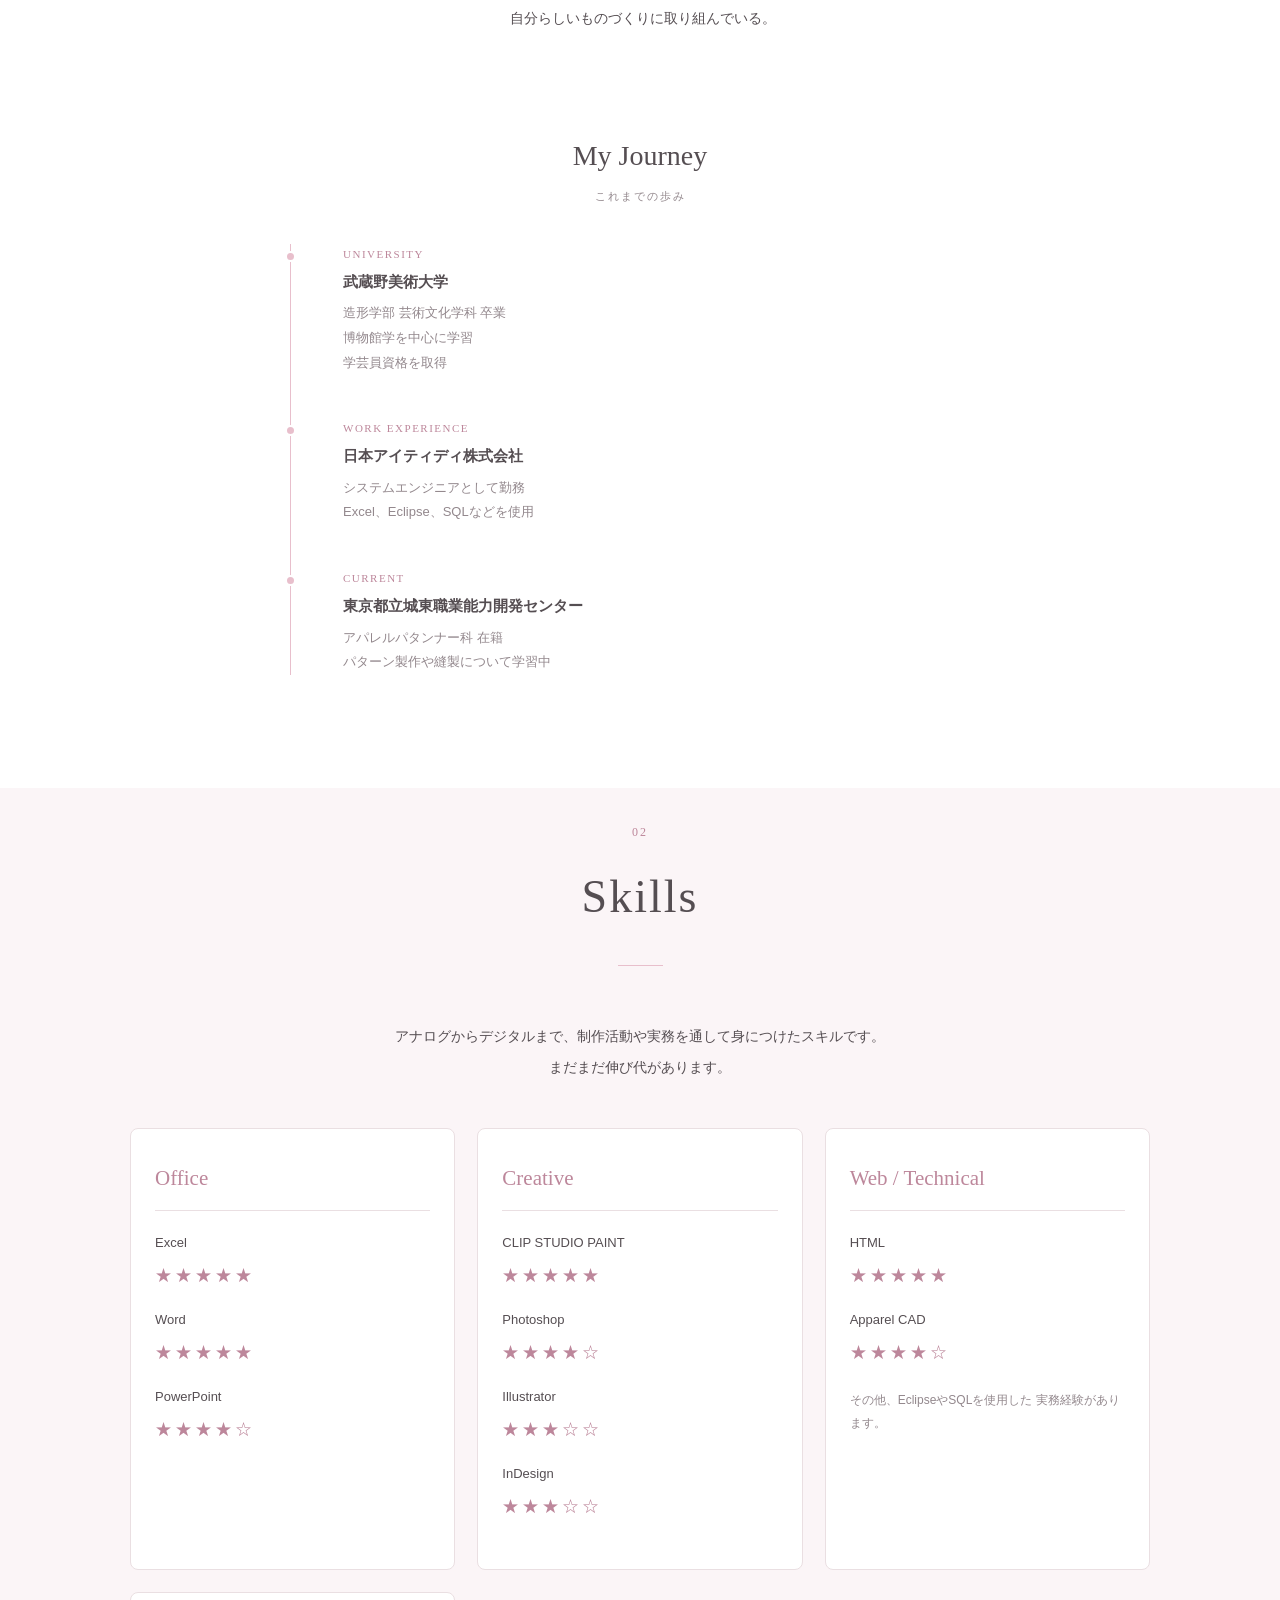
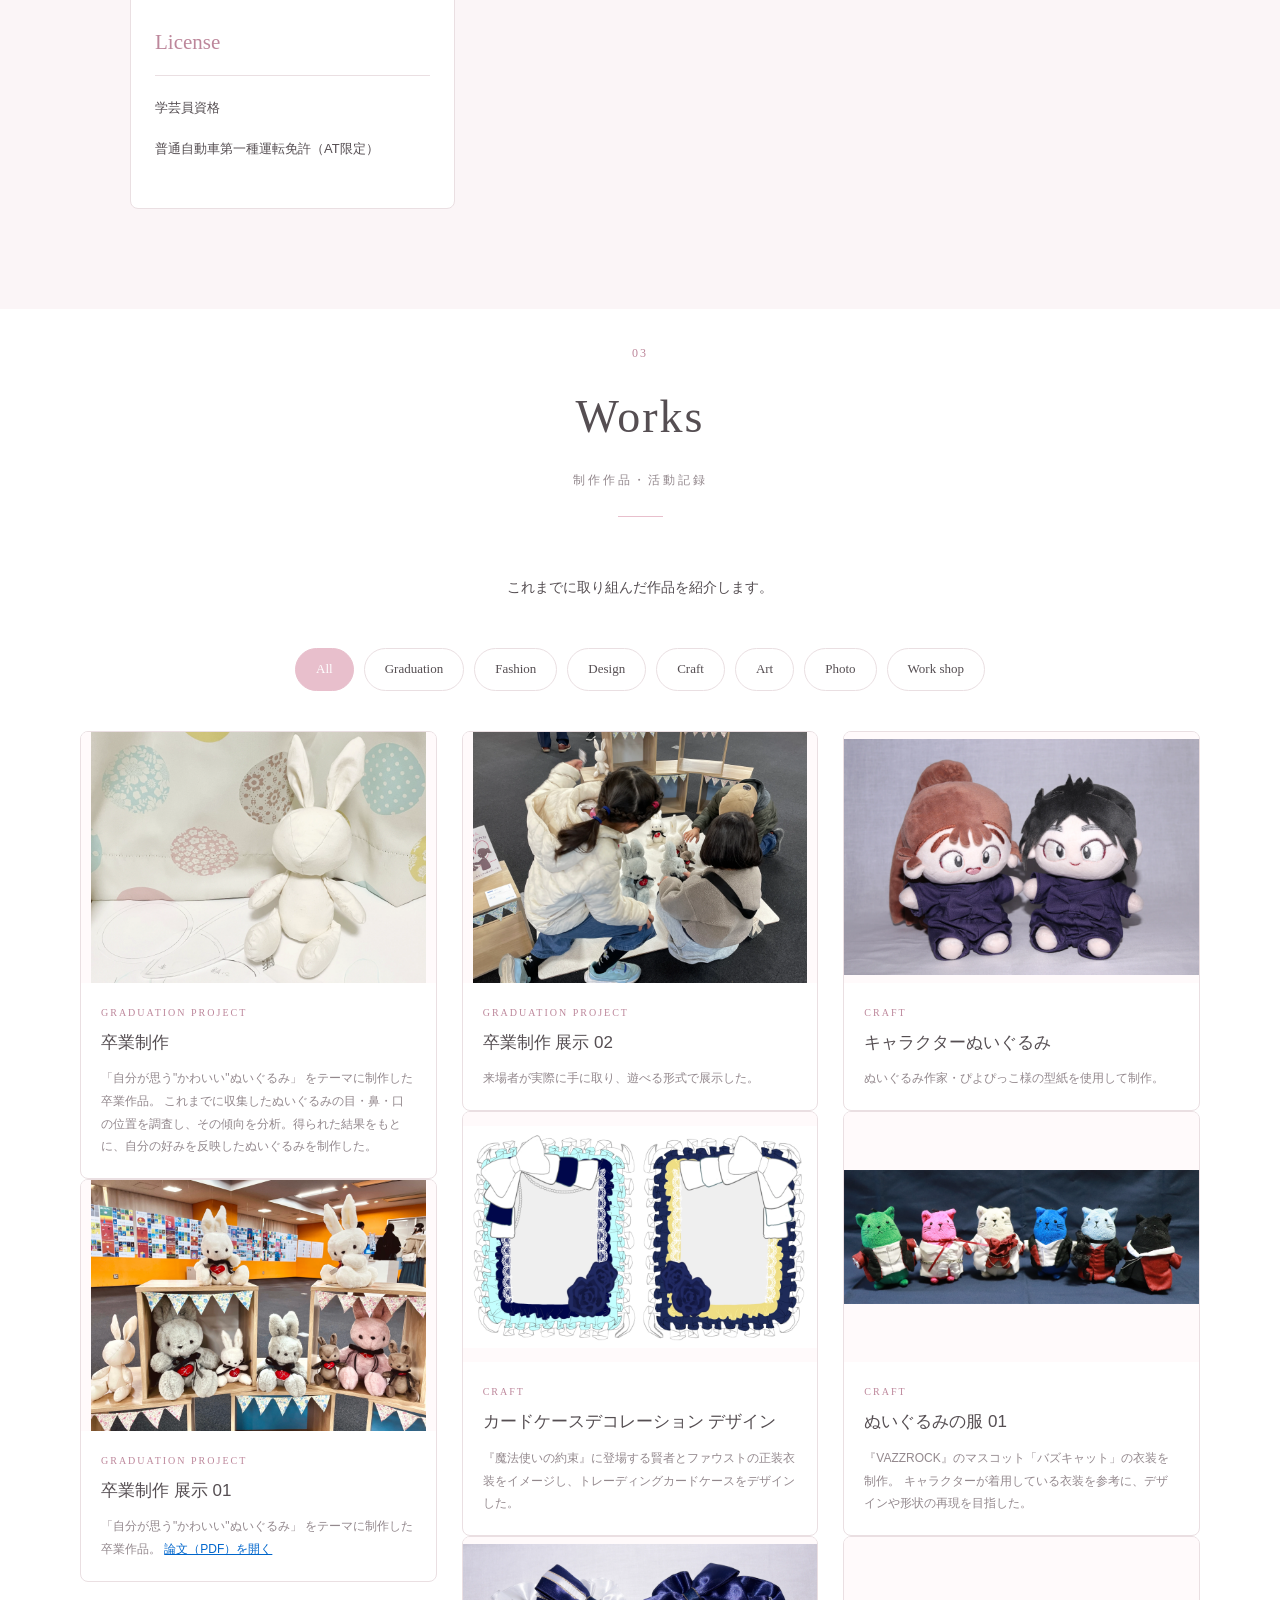
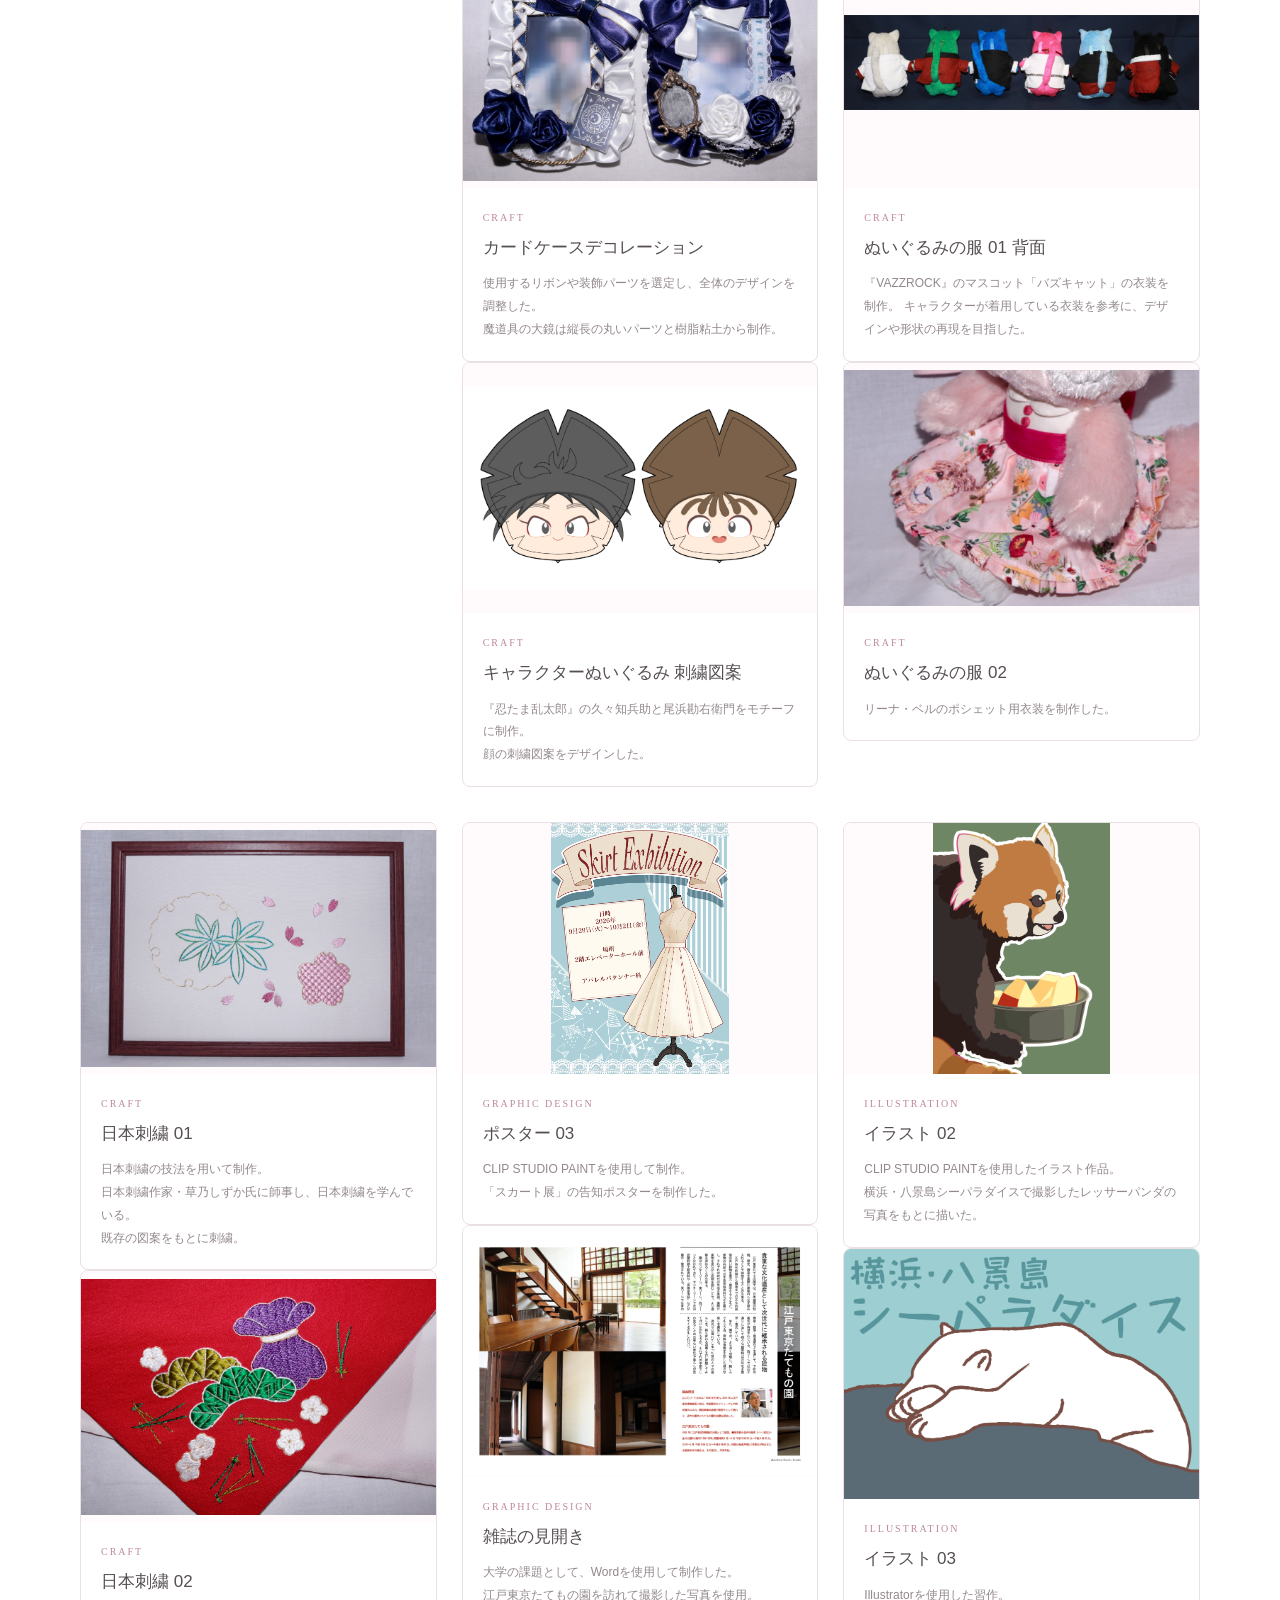
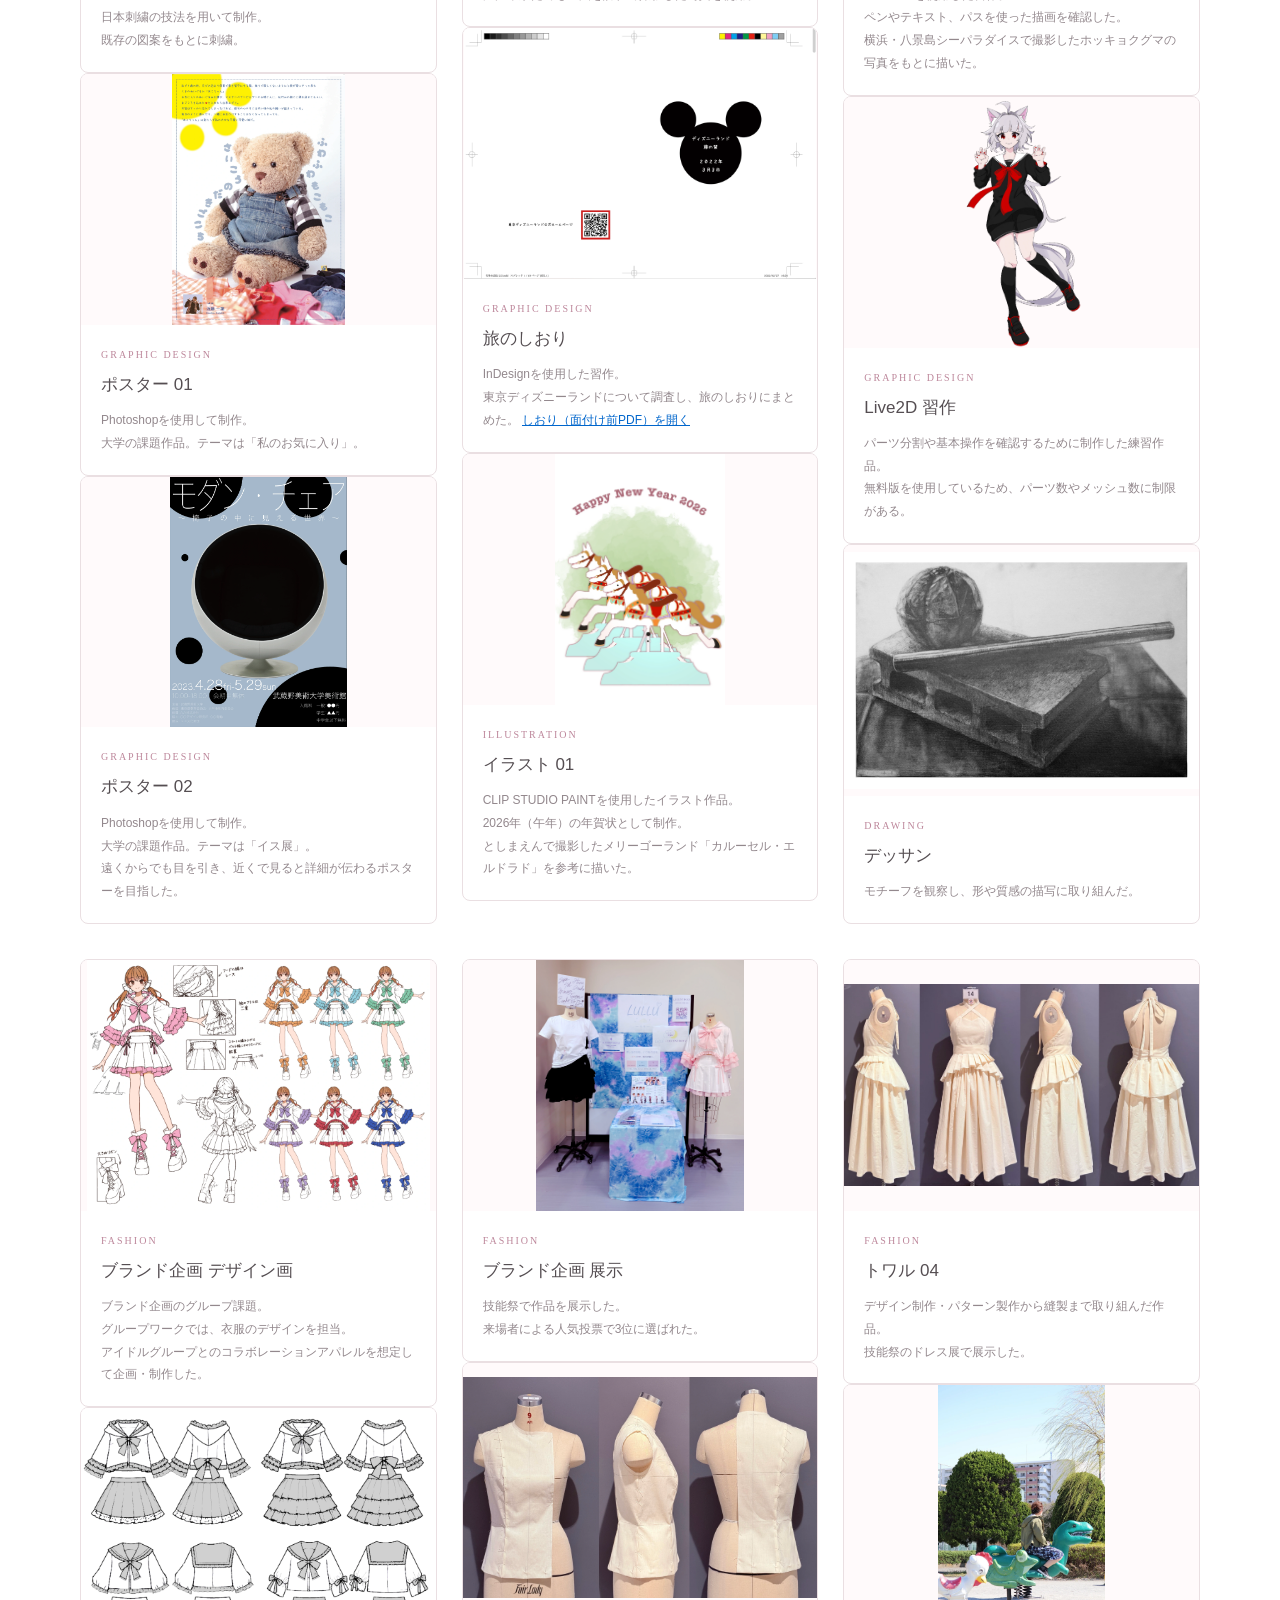
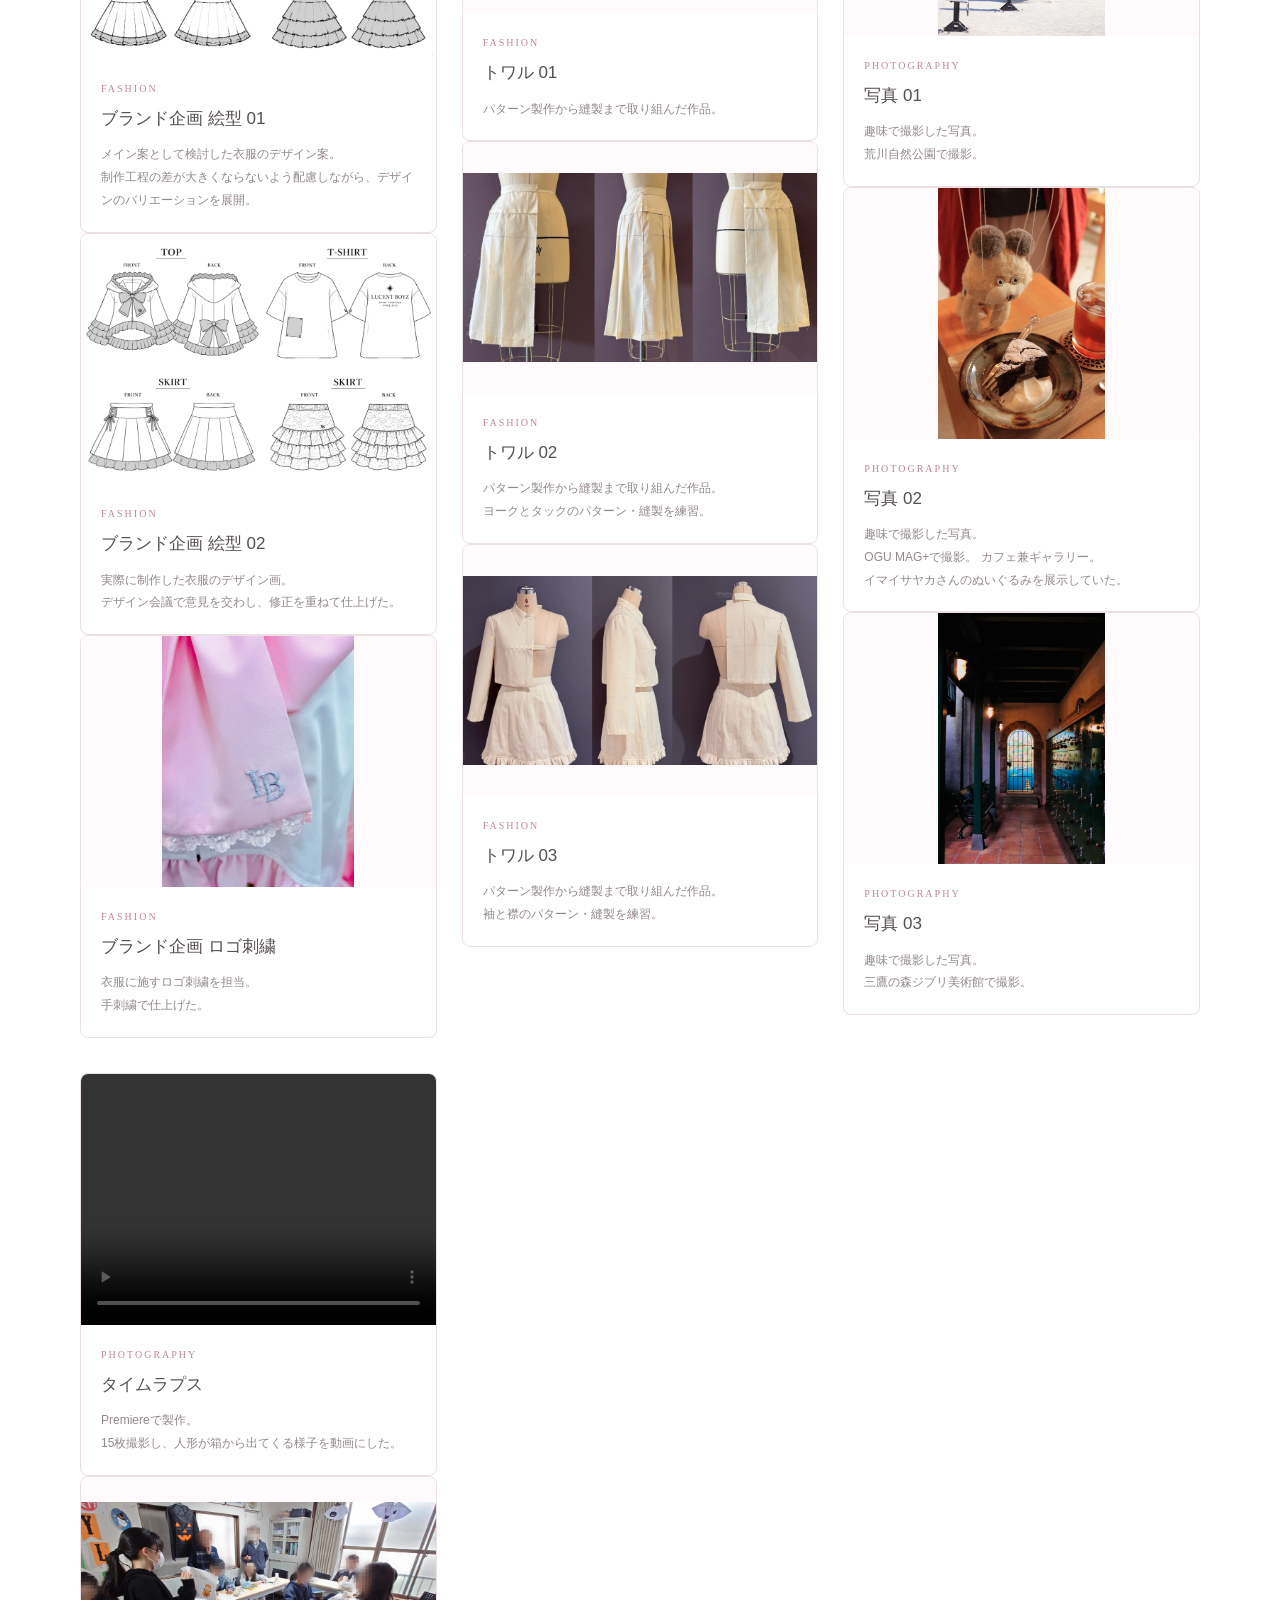
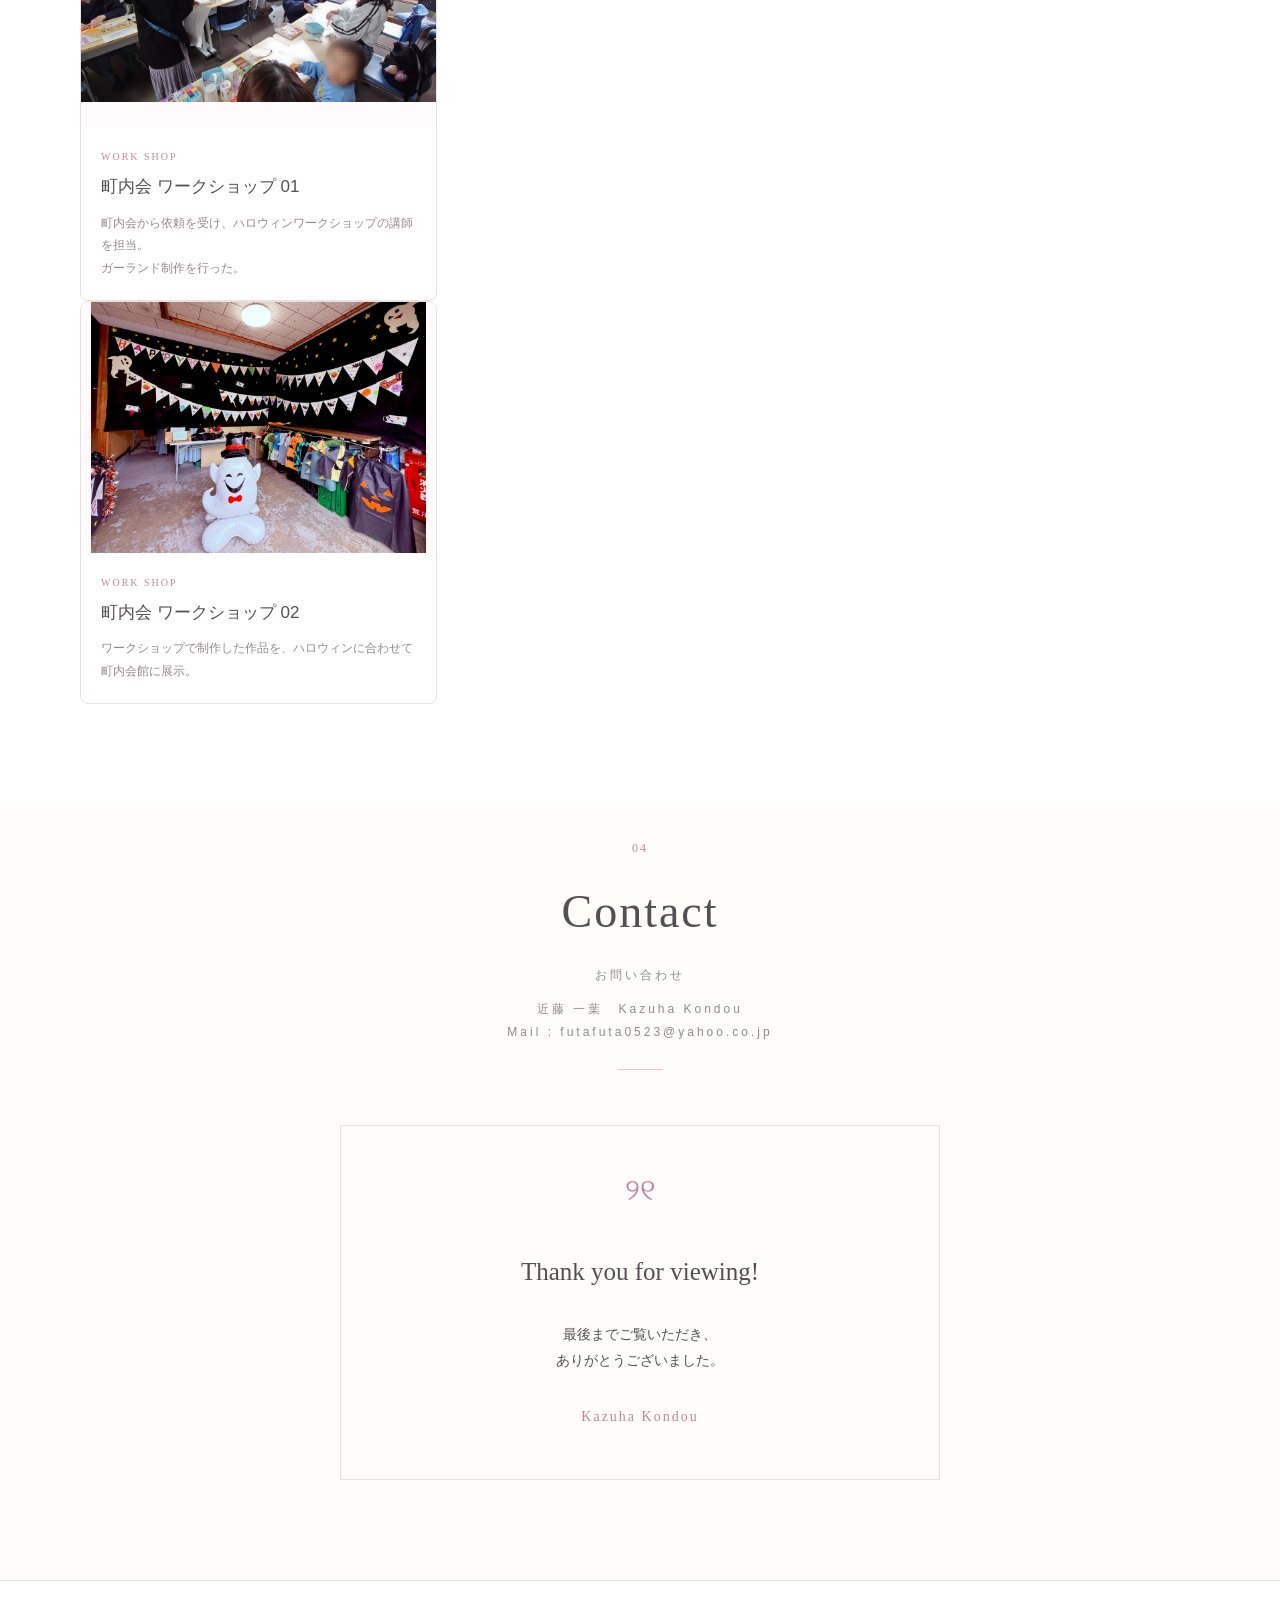
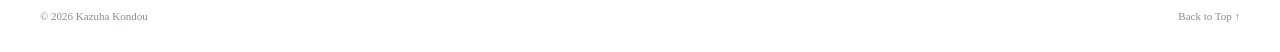
==== commit b9dc6edd: "Update index.html" ====
--- a/index.html
+++ b/index.html
@@ -376,72 +376,78 @@
      </button>
     </div>
     <div class="works-grid">
-     <!-- 1. GRADUATION PROJECT -->
-     <article class="work-card" data-category="graduation" data-print-group="graduation">
-      <div class="work-image image-placeholder">
-       <img alt="大学卒業制作" src="images/02.webp"/>
-       <span>
-        01  |  GRADUATION PROJECT
-       </span>
-      </div>
-      <div class="work-info">
-       <p class="work-category">
-        GRADUATION PROJECT
-       </p>
-       <h3>
-        卒業制作
-       </h3>
-       <p>
-        「自分が思う"かわいい"ぬいぐるみ」
-          をテーマに制作した卒業作品。
-          これまでに収集したぬいぐるみの目・鼻・口の位置を調査し、その傾向を分析。得られた結果をもとに、自分の好みを反映したぬいぐるみを制作した。
-       </p>
-      </div>
-     </article>
-     <article class="work-card" data-category="graduation" data-print-group="graduation">
-      <div class="work-image image-placeholder">
-       <img alt="大学卒業制作" src="images/03.webp"/>
-       <span>
-        02  |  GRADUATION PROJECT
-       </span>
-      </div>
-      <div class="work-info">
-       <p class="work-category">
-        GRADUATION PROJECT
-       </p>
-       <h3>
-        卒業制作 展示
-       </h3>
-       <p>
-        「自分が思う"かわいい"ぬいぐるみ」
-          をテーマに制作した卒業作品。
-        <a class="pdf-link" href="images/03.pdf" rel="noopener noreferrer" target="_blank">
-         論文（PDF）を開く
-        </a>
-       </p>
-      </div>
-     </article>
-     <article class="work-card" data-category="graduation" data-print-group="graduation">
-      <div class="work-image image-placeholder">
-       <img alt="大学卒業制作" src="images/04.webp"/>
-       <span>
-        03  |  GRADUATION PROJECT
-       </span>
-      </div>
-      <div class="work-info">
-       <p class="work-category">
-        GRADUATION PROJECT
-       </p>
-       <h3>
-        卒業制作 展示
-       </h3>
-       <p>
-        来場者が実際に手に取り、遊べる形式で展示した。
-       </p>
-      </div>
-     </article>
+     <div class="print-page-group">
+      <div class="print-row">
+       <!-- 1. GRADUATION PROJECT -->
+       <article class="work-card" data-category="graduation">
+        <div class="work-image image-placeholder">
+         <img alt="大学卒業制作" src="images/02.webp"/>
+         <span>
+          01  |  GRADUATION PROJECT
+         </span>
+        </div>
+        <div class="work-info">
+         <p class="work-category">
+          GRADUATION PROJECT
+         </p>
+         <h3>
+          卒業制作
+         </h3>
+         <p>
+          「自分が思う"かわいい"ぬいぐるみ」
+            をテーマに制作した卒業作品。
+            これまでに収集したぬいぐるみの目・鼻・口の位置を調査し、その傾向を分析。得られた結果をもとに、自分の好みを反映したぬいぐるみを制作した。
+         </p>
+        </div>
+       </article>
+       <article class="work-card" data-category="graduation">
+        <div class="work-image image-placeholder">
+         <img alt="大学卒業制作" src="images/03.webp"/>
+         <span>
+          02  |  GRADUATION PROJECT
+         </span>
+        </div>
+        <div class="work-info">
+         <p class="work-category">
+          GRADUATION PROJECT
+         </p>
+         <h3>
+          卒業制作 展示 01
+         </h3>
+         <p>
+          「自分が思う"かわいい"ぬいぐるみ」
+            をテーマに制作した卒業作品。
+          <a class="pdf-link" href="images/03.pdf" rel="noopener noreferrer" target="_blank">
+           論文（PDF）を開く
+          </a>
+         </p>
+        </div>
+       </article>
+      </div>
+     </div>
+     <div class="print-page-group">
+      <div class="print-row">
+       <article class="work-card" data-category="graduation">
+        <div class="work-image image-placeholder">
+         <img alt="大学卒業制作" src="images/04.webp"/>
+         <span>
+          03  |  GRADUATION PROJECT
+         </span>
+        </div>
+        <div class="work-info">
+         <p class="work-category">
+          GRADUATION PROJECT
+         </p>
+         <h3>
+          卒業制作 展示 02
+         </h3>
+         <p>
+          来場者が実際に手に取り、遊べる形式で展示した。
+         </p>
+        </div>
+       </article>
      <!-- 2. CARD CASE DECORATION -->
-     <article class="work-card" data-category="craft" data-print-group="deco-plush">
+     <article class="work-card" data-category="craft">
       <div class="work-image image-placeholder">
        <img alt="トレカケースデコ" src="images/05.webp"/>
        <span>
@@ -460,7 +466,9 @@
        </p>
       </div>
      </article>
-     <article class="work-card" data-category="craft" data-print-group="deco-plush">
+      </div>
+      <div class="print-row">
+     <article class="work-card" data-category="craft">
       <div class="work-image image-placeholder">
        <img alt="トレカケースデコ" src="images/06.webp"/>
        <span>
@@ -482,7 +490,7 @@
       </div>
      </article>
      <!-- 3. PLUSH TOYS -->
-     <article class="work-card" data-category="craft" data-print-group="deco-plush">
+     <article class="work-card" data-category="craft">
       <div class="work-image image-placeholder">
        <img alt="ぬいぐるみ2作品" src="images/07.webp"/>
        <span>
@@ -503,7 +511,11 @@
        </p>
       </div>
      </article>
-     <article class="work-card" data-category="craft" data-print-group="deco-plush">
+      </div>
+     </div>
+     <div class="print-page-group">
+      <div class="print-row">
+     <article class="work-card" data-category="craft">
       <div class="work-image image-placeholder">
        <img alt="ぬいぐるみ2作品" src="images/08.webp"/>
        <span>
@@ -523,7 +535,7 @@
       </div>
      </article>
      <!-- 4. PLUSH COSTUME -->
-     <article class="work-card" data-category="craft" data-print-group="plush-costume">
+     <article class="work-card" data-category="craft">
       <div class="work-image image-placeholder">
        <img alt="ぬいぐるみの服" src="images/09.webp"/>
        <span>
@@ -535,7 +547,7 @@
         CRAFT
        </p>
        <h3>
-        ぬいぐるみの服
+        ぬいぐるみの服 01
        </h3>
        <p>
         『VAZZROCK』のマスコット「バズキャット」の衣装を制作。
@@ -543,7 +555,9 @@
        </p>
       </div>
      </article>
-     <article class="work-card" data-category="craft" data-print-group="plush-costume">
+      </div>
+      <div class="print-row">
+     <article class="work-card" data-category="craft">
       <div class="work-image image-placeholder">
        <img alt="ぬいぐるみの服" src="images/10.webp"/>
        <span>
@@ -555,7 +569,7 @@
         CRAFT
        </p>
        <h3>
-        ぬいぐるみの服 背面
+        ぬいぐるみの服 01 背面
        </h3>
        <p>
         『VAZZROCK』のマスコット「バズキャット」の衣装を制作。
@@ -563,7 +577,7 @@
        </p>
       </div>
      </article>
-     <article class="work-card" data-category="craft" data-print-group="plush-costume">
+     <article class="work-card" data-category="craft">
       <div class="work-image image-placeholder">
        <img alt="ぬいぐるみの服" src="images/11.webp"/>
        <span>
@@ -575,15 +589,19 @@
         CRAFT
        </p>
        <h3>
-        ぬいぐるみの服
+        ぬいぐるみの服 02
        </h3>
        <p>
         リーナ・ベルのポシェット用衣装を制作した。
        </p>
       </div>
      </article>
+      </div>
+     </div>
+     <div class="print-page-group">
+      <div class="print-row">
      <!-- 5. JAPANESE EMBROIDERY -->
-     <article class="work-card" data-category="craft" data-print-group="embroidery">
+     <article class="work-card" data-category="craft">
       <div class="work-image image-placeholder">
        <img alt="日本刺繍作品1" src="images/12.webp"/>
        <span>
@@ -606,7 +624,7 @@
        </p>
       </div>
      </article>
-     <article class="work-card" data-category="craft" data-print-group="embroidery">
+     <article class="work-card" data-category="craft">
       <div class="work-image image-placeholder">
        <img alt="日本刺繍作品2" src="images/13.webp"/>
        <span>
@@ -627,8 +645,10 @@
        </p>
       </div>
      </article>
+      </div>
+      <div class="print-row">
      <!-- 6. POSTER DESIGN -->
-     <article class="work-card" data-category="design" data-print-group="poster">
+     <article class="work-card" data-category="design">
       <div class="work-image image-placeholder">
        <img alt="ポスター作品1" src="images/14.webp"/>
        <span>
@@ -649,7 +669,7 @@
        </p>
       </div>
      </article>
-     <article class="work-card" data-category="design" data-print-group="poster">
+     <article class="work-card" data-category="design">
       <div class="work-image image-placeholder">
        <img alt="ポスター作品2" src="images/15.webp"/>
        <span>
@@ -672,7 +692,11 @@
        </p>
       </div>
      </article>
-     <article class="work-card" data-category="design" data-print-group="poster">
+      </div>
+     </div>
+     <div class="print-page-group">
+      <div class="print-row">
+     <article class="work-card" data-category="design">
       <div class="work-image image-placeholder">
        <img alt="ポスター作品3" src="images/16.webp"/>
        <span>
@@ -694,7 +718,7 @@
       </div>
      </article>
      <!-- 7. EDITORIAL DESIGN -->
-     <article class="work-card" data-category="design" data-print-group="editorial-drawing">
+     <article class="work-card" data-category="design">
       <div class="work-image image-placeholder">
        <img alt="雑誌の見開きデザイン" src="images/17.webp"/>
        <span>
@@ -715,7 +739,9 @@
        </p>
       </div>
      </article>
-     <article class="work-card" data-category="design" data-print-group="editorial-drawing">
+      </div>
+      <div class="print-row">
+     <article class="work-card" data-category="design">
       <div class="work-image image-placeholder">
        <img alt="旅のしおり" src="images/18.webp"/>
        <span>
@@ -740,7 +766,7 @@
       </div>
      </article>
      <!-- 8. ILLUSTRATION -->
-     <article class="work-card" data-category="art" data-print-group="illustration-live2d">
+     <article class="work-card" data-category="art">
       <div class="work-image image-placeholder">
        <img alt="個人制作イラスト1" src="images/19.webp"/>
        <span>
@@ -763,7 +789,11 @@
        </p>
       </div>
      </article>
-     <article class="work-card" data-category="art" data-print-group="illustration-live2d">
+      </div>
+     </div>
+     <div class="print-page-group">
+      <div class="print-row">
+     <article class="work-card" data-category="art">
       <div class="work-image image-placeholder">
        <img alt="個人制作イラスト2" src="images/20.webp"/>
        <span>
@@ -784,7 +814,7 @@
        </p>
       </div>
      </article>
-     <article class="work-card" data-category="art" data-print-group="illustration-live2d">
+     <article class="work-card" data-category="art">
       <div class="work-image image-placeholder">
        <img alt="個人制作イラスト3" src="images/21.webp"/>
        <span>
@@ -807,8 +837,10 @@
        </p>
       </div>
      </article>
+      </div>
+      <div class="print-row">
      <!-- 9. LIVE2D -->
-     <article class="work-card" data-category="art" data-print-group="illustration-live2d">
+     <article class="work-card" data-category="art">
       <div class="work-image image-placeholder">
        <img alt="Live2D" src="images/22.gif"/>
        <span>
@@ -830,7 +862,7 @@
       </div>
      </article>
      <!-- 10. DRAWING -->
-     <article class="work-card" data-category="art" data-print-group="editorial-drawing">
+     <article class="work-card" data-category="art">
       <div class="work-image image-placeholder">
        <img alt="デッサン作品1" src="images/23.webp"/>
        <span>
@@ -849,8 +881,12 @@
        </p>
       </div>
      </article>
+      </div>
+     </div>
+     <div class="print-page-group">
+      <div class="print-row">
      <!-- 11. FASHION DESIGN -->
-     <article class="work-card" data-category="fashion" data-print-group="brand-1">
+     <article class="work-card" data-category="fashion">
       <div class="work-image image-placeholder">
        <img alt="ブランド企画 デザイン画" src="images/24.webp"/>
        <span>
@@ -873,7 +909,7 @@
        </p>
       </div>
      </article>
-     <article class="work-card" data-category="fashion" data-print-group="brand-1">
+     <article class="work-card" data-category="fashion">
       <div class="work-image image-placeholder">
        <img alt="ブランド企画 絵型" src="images/25.webp"/>
        <span>
@@ -885,7 +921,7 @@
         FASHION
        </p>
        <h3>
-        ブランド企画 絵型
+        ブランド企画 絵型 01
        </h3>
        <p>
         メイン案として検討した衣服のデザイン案。
@@ -894,7 +930,9 @@
        </p>
       </div>
      </article>
-     <article class="work-card" data-category="fashion" data-print-group="brand-1">
+      </div>
+      <div class="print-row">
+     <article class="work-card" data-category="fashion">
       <div class="work-image image-placeholder">
        <img alt="ブランド企画 絵型" src="images/26.webp"/>
        <span>
@@ -906,7 +944,7 @@
         FASHION
        </p>
        <h3>
-        ブランド企画 絵型
+        ブランド企画 絵型 02
        </h3>
        <p>
         実際に制作した衣服のデザイン画。
@@ -915,7 +953,7 @@
        </p>
       </div>
      </article>
-     <article class="work-card" data-category="fashion" data-print-group="brand-1">
+     <article class="work-card" data-category="fashion">
       <div class="work-image image-placeholder">
        <img alt="ブランド企画 ロゴ刺繍" src="images/27.webp"/>
        <span>
@@ -936,7 +974,11 @@
        </p>
       </div>
      </article>
-     <article class="work-card" data-category="fashion" data-print-group="brand-2">
+      </div>
+     </div>
+     <div class="print-page-group">
+      <div class="print-row">
+     <article class="work-card" data-category="fashion">
       <div class="work-image image-placeholder">
        <img alt="ブランド企画 展示" src="images/28.webp"/>
        <span>
@@ -958,7 +1000,7 @@
       </div>
      </article>
      <!-- 12. TOILE -->
-     <article class="work-card" data-category="fashion" data-print-group="toile">
+     <article class="work-card" data-category="fashion">
       <div class="work-image image-placeholder">
        <img alt="トワル作品1" src="images/29.webp"/>
        <span>
@@ -977,7 +1019,9 @@
        </p>
       </div>
      </article>
-     <article class="work-card" data-category="fashion" data-print-group="toile">
+      </div>
+      <div class="print-row">
+     <article class="work-card" data-category="fashion">
       <div class="work-image image-placeholder">
        <img alt="トワル作品2" src="images/30.webp"/>
        <span>
@@ -998,7 +1042,7 @@
        </p>
       </div>
      </article>
-     <article class="work-card" data-category="fashion" data-print-group="toile">
+     <article class="work-card" data-category="fashion">
       <div class="work-image image-placeholder">
        <img alt="トワル作品3" src="images/31.webp"/>
        <span>
@@ -1019,9 +1063,13 @@
        </p>
       </div>
      </article>
-     <article class="work-card" data-category="fashion" data-print-group="toile">
-      <div class="work-image image-placeholder">
-       <img alt="トワル作品3" src="images/32.webp"/>
+      </div>
+     </div>
+     <div class="print-page-group">
+      <div class="print-row">
+     <article class="work-card" data-category="fashion">
+      <div class="work-image image-placeholder">
+       <img alt="トワル作品4" src="images/32.webp"/>
        <span>
         31  |  FASHION
        </span>
@@ -1031,7 +1079,7 @@
         FASHION
        </p>
        <h3>
-        トワル 03
+        トワル 04
        </h3>
        <p>
         デザイン制作・パターン製作から縫製まで取り組んだ作品。
@@ -1041,7 +1089,7 @@
       </div>
      </article>
      <!-- 13. PHOTOGRAPHY -->
-     <article class="work-card" data-category="photo" data-print-group="photo">
+     <article class="work-card" data-category="photo">
       <div class="work-image image-placeholder">
        <img alt="写真作品1" src="images/33.webp"/>
        <span>
@@ -1062,7 +1110,9 @@
        </p>
       </div>
      </article>
-     <article class="work-card" data-category="photo" data-print-group="photo">
+      </div>
+      <div class="print-row">
+     <article class="work-card" data-category="photo">
       <div class="work-image image-placeholder">
        <img alt="写真作品2" src="images/34.webp"/>
        <span>
@@ -1084,7 +1134,7 @@
        </p>
       </div>
      </article>
-     <article class="work-card" data-category="photo" data-print-group="photo">
+     <article class="work-card" data-category="photo">
       <div class="work-image image-placeholder">
        <img alt="写真作品3" src="images/35.webp"/>
        <span>
@@ -1105,8 +1155,12 @@
        </p>
       </div>
      </article>
+      </div>
+     </div>
+     <div class="print-page-group">
+      <div class="print-row">
      <!-- 14. TIMELAPSE -->
-     <article class="work-card" data-category="photo" data-print-group="photo">
+     <article class="work-card" data-category="photo">
       <div class="work-image image-placeholder">
        <video aria-label="タイムラプス作品" class="work-video" controls="" playsinline="" preload="metadata">
         <source src="images/mov_web.mp4" type="video/mp4"/>
@@ -1129,7 +1183,7 @@
       </div>
      </article>
      <!-- 15. WORKSHOP -->
-     <article class="work-card" data-category="work shop" data-print-group="workshop">
+     <article class="work-card" data-category="work shop">
       <div class="work-image image-placeholder">
        <img alt="ワークショップ" src="images/36.webp"/>
        <span>
@@ -1141,7 +1195,7 @@
         WORK SHOP
        </p>
        <h3>
-        町内会 ワークショップ
+        町内会 ワークショップ 01
        </h3>
        <p>
         町内会から依頼を受け、ハロウィンワークショップの講師を担当。
@@ -1149,7 +1203,9 @@
        </p>
       </div>
      </article>
-     <article class="work-card" data-category="work shop" data-print-group="workshop">
+      </div>
+      <div class="print-row">
+     <article class="work-card" data-category="work shop">
       <div class="work-image image-placeholder">
        <img alt="ワークショップ" src="images/37.webp"/>
        <span>
@@ -1161,13 +1217,15 @@
         WORK SHOP
        </p>
        <h3>
-        町内会 ワークショップ
+        町内会 ワークショップ 02
        </h3>
        <p>
         ワークショップで制作した作品を、ハロウィンに合わせて町内会館に展示。
        </p>
       </div>
      </article>
+      </div>
+     </div>
     </div>
     <!-- WORKS GRID END -->
    </section>
@@ -1186,9 +1244,9 @@
       お問い合わせ
      </p>
      <p>
-      近藤 一葉 Kazuha Kondou
+      近藤 一葉　Kazuha Kondou
       <br/>
-      ✉️futafuta0523@yahoo.co.jp
+      <a class="contact-mail" href="mailto:futafuta0523@yahoo.co.jp">Mail : futafuta0523@yahoo.co.jp</a>
      </p>
     </div>
     <div class="contact-content">
--- a/style_with_video.css
+++ b/style_with_video.css
@@ -932,7 +932,19 @@
 
 @page {
   size: A4 portrait;
-  margin: 10mm;
+  margin: 16mm 10mm 14mm;
+
+  @bottom-center {
+    content: "✿  " counter(page) " / " counter(pages) "  ✿";
+    font-family: Georgia, "Hiragino Kaku Gothic ProN", "Yu Gothic", serif;
+    font-size: 8.5pt;
+    letter-spacing: 2px;
+    color: #bd879b;
+    border-top: 1px solid #eadfe2;
+    padding: 2mm 6mm 0;
+    margin-bottom: 3mm;
+    vertical-align: top;
+  }
 }
 
 @media print {
@@ -948,8 +960,8 @@
     background-color: #ffffff !important;
     background-image: none !important;
     color: var(--text);
-    font-size: 8.5pt;
-    line-height: 1.45;
+    font-size: 8pt;
+    line-height: 1.4;
     -webkit-print-color-adjust: exact;
     print-color-adjust: exact;
   }
@@ -968,7 +980,7 @@
     display: block !important;
     min-height: 0 !important;
     height: auto !important;
-    padding: 20mm 10mm !important;
+    padding: 20mm 8mm 14mm !important;
     background-color: #ffffff !important;
     background-image: none !important;
     break-after: page !important;
@@ -992,7 +1004,7 @@
   .section {
     display: block !important;
     max-width: none !important;
-    padding: 4mm 0 !important;
+    padding: 4mm 0 2mm !important;
     margin: 0 !important;
     background-color: #ffffff !important;
     background-image: none !important;
@@ -1006,8 +1018,54 @@
     page-break-before: always !important;
   }
 
+  #about,
+  #skills,
+  #contact {
+    break-inside: avoid !important;
+    page-break-inside: avoid !important;
+  }
+
+  #works {
+    padding-top: 35mm !important;
+  }
+
+  #contact {
+    display: block !important;
+    position: static !important;
+    visibility: visible !important;
+  }
+
+  .section-heading {
+    margin-bottom: 4mm;
+  }
+
+  .section-heading h2 {
+    font-size: 20pt;
+    margin: 1mm 0;
+  }
+
+  .section-heading p {
+    font-size: 8pt;
+    margin-bottom: 0;
+  }
+
+  .section-heading::after {
+    margin: 2mm auto 0;
+  }
+
+  .section-intro {
+    font-size: 8pt;
+    margin-bottom: 3.5mm;
+    line-height: 1.5;
+  }
+
+  #works .section-intro {
+    margin-bottom: 0 !important;
+  }
+
   .section-heading,
-  .sub-heading {
+  .sub-heading,
+  #works .section-intro {
     break-after: avoid !important;
     page-break-after: avoid !important;
   }
@@ -1023,75 +1081,192 @@
 
   .about-layout {
     display: grid;
-    grid-template-columns: 36mm 1fr;
-    gap: 6mm;
+    grid-template-columns: 32mm 1fr;
+    gap: 5mm;
     max-width: none;
   }
 
   .profile-photo {
-    max-width: 36mm;
+    max-width: 32mm;
     border-width: 3px;
+  }
+
+  .small-label {
+    font-size: 7.5pt;
+    margin-bottom: 1mm;
+  }
+
+  .about-text h3 {
+    font-size: 13pt;
+    margin-bottom: 0.5mm;
+  }
+
+  .english-name {
+    font-size: 8pt;
+    margin-bottom: 2.5mm;
+  }
+
+  .about-text > p:not(.small-label):not(.english-name) {
+    font-size: 8pt;
+    line-height: 1.45;
+    margin-bottom: 2mm;
+  }
+
+  .sub-heading {
+    margin: 5mm 0 3mm;
+  }
+
+  .sub-heading h3 {
+    font-size: 13pt;
+  }
+
+  .sub-heading span {
+    font-size: 7.5pt;
+  }
+
+  .timeline {
+    padding-left: 5mm;
+  }
+
+  .timeline-item {
+    padding: 0 0 3mm 4mm;
+  }
+
+  .timeline-dot {
+    left: -6.5mm;
+    top: 1.5mm;
+    width: 2.5mm;
+    height: 2.5mm;
+  }
+
+  .timeline-label {
+    font-size: 7.5pt;
+    margin-bottom: 0.5mm;
+  }
+
+  .timeline-item h4 {
+    font-size: 9.5pt;
+    margin-bottom: 1mm;
+  }
+
+  .timeline-item p:last-child {
+    font-size: 8pt;
+    line-height: 1.4;
+    margin-bottom: 0;
   }
 
   .skills-grid {
     display: grid;
     grid-template-columns: repeat(2, 1fr);
-    gap: 4mm;
+    gap: 3.5mm;
   }
 
   .skill-card {
-    padding: 4mm;
-  }
-
-  /* 作品一覧：改ページ被りを防ぎつつ1ページ4作品目安（2列×2段） */
+    padding: 3.5mm 4mm;
+  }
+
+  .skill-category {
+    font-size: 11pt;
+    padding-bottom: 1.5mm;
+    margin-bottom: 2.5mm;
+  }
+
+  .skill-item {
+    font-size: 8.5pt;
+    gap: 1px;
+    margin-bottom: 2mm;
+  }
+
+  .skill-item:last-of-type {
+    margin-bottom: 0;
+  }
+
+  .stars {
+    font-size: 9.5pt;
+    letter-spacing: 2px;
+  }
+
+  .skill-note {
+    font-size: 7.5pt;
+    line-height: 1.4;
+    margin-top: 2mm;
+    margin-bottom: 0;
+  }
+
+  /* 作品一覧：1枚目は文字が上段中央・2作品が下段の高さ、以降は4作品（2列×2段） */
   .works-grid {
     display: block !important;
   }
 
-  .works-grid::after {
-    content: "";
-    display: block;
-    clear: both;
+  .print-page-group {
+    display: block !important;
+    break-inside: avoid !important;
+    page-break-inside: avoid !important;
+  }
+
+  #works .works-grid .print-page-group:first-child {
+    margin-top: 32.5mm !important;
+  }
+
+  .print-page-group + .print-page-group {
+    break-before: page !important;
+    page-break-before: always !important;
+    padding-top: 8mm !important;
+  }
+
+  .print-row {
+    display: block !important;
+    font-size: 0 !important;
+    margin-bottom: 4mm !important;
+    break-inside: avoid !important;
+    page-break-inside: avoid !important;
+  }
+
+  .print-row:last-child {
+    margin-bottom: 0 !important;
   }
 
   .work-card,
   .work-card.hidden {
-    display: block !important;
-    float: left;
-    width: calc(50% - 3mm);
-    margin-right: 6mm;
-    margin-bottom: 5mm;
+    display: inline-block !important;
+    vertical-align: top !important;
+    width: calc(50% - 3mm) !important;
+    height: 85.5mm !important;
+    overflow: hidden !important;
+    box-sizing: border-box !important;
+    margin: 0 !important;
+    font-size: 8pt;
     background-color: #ffffff !important;
     border: 1px solid var(--line);
+    border-radius: 4px;
     break-inside: avoid !important;
     page-break-inside: avoid !important;
   }
 
-  .work-card:nth-child(2n) {
-    margin-right: 0;
-  }
-
-  /* 作品ジャンルが変わるカードの手前で改ページ */
-  .work-card.category-break {
-    clear: both !important;
-    margin-right: 0;
-    break-before: page !important;
-    page-break-before: always !important;
-  }
-
-  /* 作品画像が見切れなく全体表示される設定 */
+  .print-row .work-card:first-child {
+    margin-right: 5mm !important;
+  }
+
+  .print-row .work-card:last-child {
+    margin-right: 0 !important;
+  }
+
+  /* 作品画像が見切れず、縦長画像も大きく表示される統一枠 */
   .work-image {
     display: block !important;
-    width: 100%;
-    height: auto !important;
+    width: 100% !important;
+    height: 60mm !important;
+    line-height: 56mm !important;
     aspect-ratio: auto !important;
-    overflow: visible !important;
-    background-color: #ffffff !important;
+    overflow: hidden !important;
+    background-color: #fffafb !important;
     background-image: none !important;
-    padding: 2mm;
-    text-align: center;
-  }
-
+    border-bottom: 1px solid var(--line);
+    padding: 2mm !important;
+    text-align: center !important;
+  }
+
+  .image-placeholder span,
   .work-image span {
     display: none !important;
   }
@@ -1100,35 +1275,42 @@
   .work-image img.landscape,
   .work-image video {
     display: inline-block !important;
+    vertical-align: middle !important;
     width: auto !important;
     height: auto !important;
     max-width: 100% !important;
-    max-height: 42mm !important;
+    max-height: 56mm !important;
+    margin: 0 auto !important;
     object-fit: contain !important;
-    background-color: #ffffff !important;
+    background-color: transparent !important;
     cursor: default;
   }
 
   .work-info {
     display: block !important;
-    padding: 2.5mm 3mm;
+    height: 25mm !important;
+    overflow: hidden !important;
+    padding: 1.5mm 2.5mm;
     break-inside: avoid !important;
     page-break-inside: avoid !important;
   }
 
   .work-category {
+    font-size: 6pt;
+    line-height: 1.25;
+    margin-bottom: 1px;
+  }
+
+  .work-info h3 {
+    font-size: 8pt;
+    line-height: 1.25;
+    margin-bottom: 1px;
+  }
+
+  .work-info > p:last-child {
     font-size: 6.5pt;
-    margin-bottom: 1px;
-  }
-
-  .work-info h3 {
-    font-size: 9pt;
-    margin-bottom: 2px;
-  }
-
-  .work-info > p:last-child {
-    font-size: 7.2pt;
-    line-height: 1.4;
+    line-height: 1.32;
+    margin-bottom: 0;
   }
 
   .contact-content {
